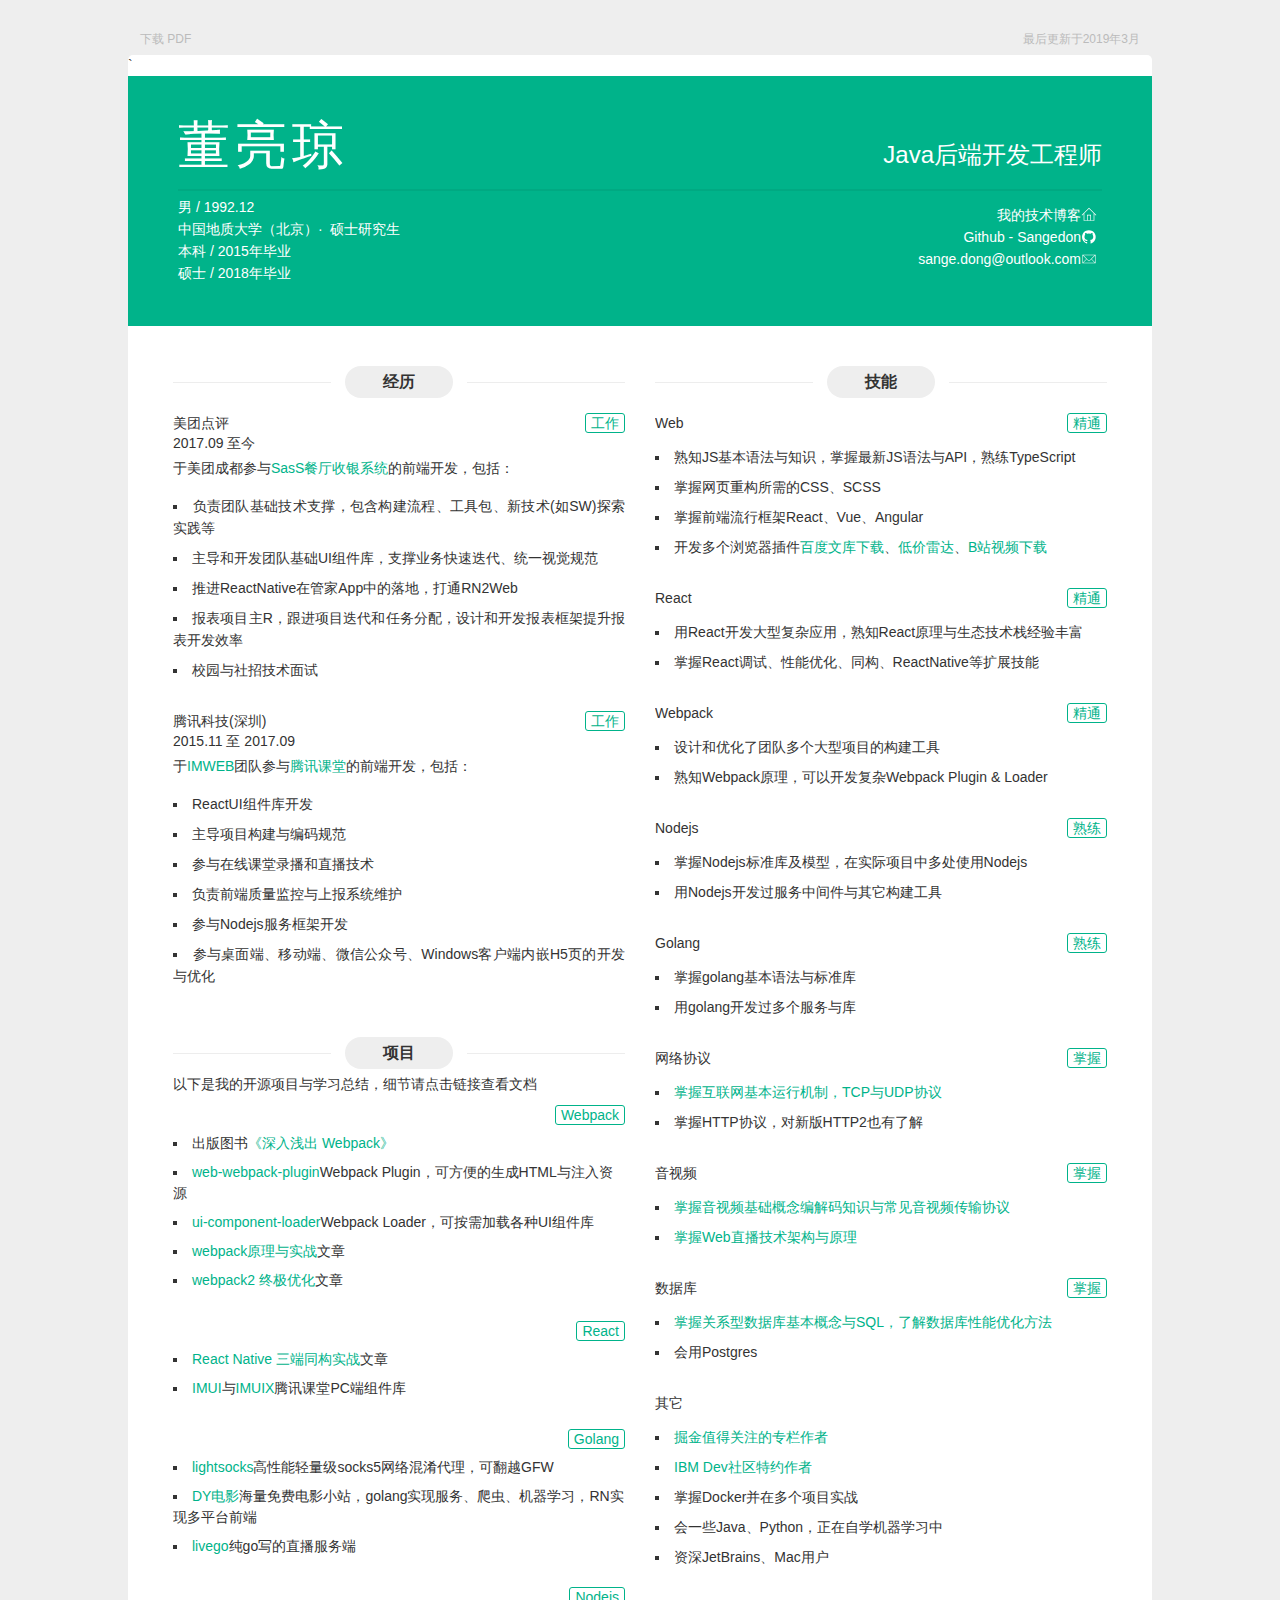
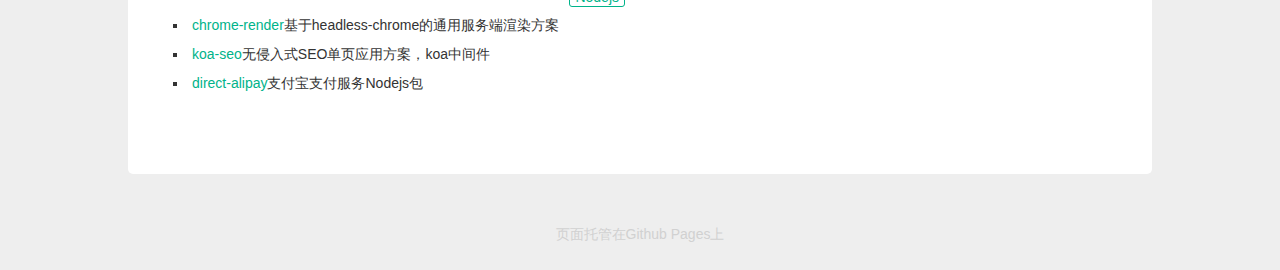
==== docs/index.html @ 15045c00 "update" ====
<!DOCTYPE html><html><head><meta charset="utf-8"><meta http-equiv="X-UA-Compatible" content="IE=edge"><meta name="viewport" content="width=device-width, initial-scale=1"><title>简历 | 董亮琼</title><style rel="stylesheet">a,abbr,acronym,address,applet,article,aside,audio,b,big,blockquote,body,canvas,caption,center,cite,code,dd,del,details,dfn,div,dl,dt,em,embed,fieldset,figcaption,figure,footer,form,h1,h2,h3,h4,h5,h6,header,hgroup,html,i,iframe,img,ins,kbd,label,legend,li,mark,menu,nav,object,ol,output,p,pre,q,ruby,s,samp,section,small,span,strike,strong,sub,summary,sup,table,tbody,td,tfoot,th,thead,time,tr,tt,u,ul,var,video{margin:0;padding:0;border:0;font:inherit;font-size:100%;vertical-align:baseline}html{line-height:1}ol,ul{list-style:none}table{border-collapse:collapse;border-spacing:0}caption,td,th{text-align:left;font-weight:400;vertical-align:middle}blockquote,q{quotes:none}blockquote:after,blockquote:before,q:after,q:before{content:"";content:none}a img{border:none}elements-of-type(html5-block){display:block}*{-webkit-box-sizing:border-box;-moz-box-sizing:border-box;box-sizing:border-box;user-select:none}body{color:#333;font-size:14px;line-height:1.5;font-family:Helvetica Neue,Helvetica,Arial,Microsoft YaHei,sans-serif;-webkit-font-smoothing:antialiased;-webkit-text-size-adjust:none;background-color:#eee;overflow:auto;padding-top:5px}@media screen and (max-width:1024px){body{padding-top:0}}a{text-decoration:none;color:#00b38a;-webkit-transition:all .2s ease-in-out;-moz-transition:all .2s ease-in-out;-o-transition:all .2s ease-in-out;transition:all .2s ease-in-out}.last-modified{position:absolute;top:30px;left:50%;width:1000px;color:#bbb;margin-left:-500px;font-size:12px;text-align:right}@media screen and (max-width:1024px){.last-modified{display:none}}@media print{.last-modified{display:none}}.download-pdf{position:absolute;top:30px;left:50%;color:#bbb;margin-left:-500px;font-size:12px;text-align:right}@media screen and (max-width:1024px){.download-pdf{display:none}}@media print{.download-pdf{display:none}}.content{position:relative;width:1024px;margin:50px auto;-webkit-border-radius:5px;-moz-border-radius:5px;-ms-border-radius:5px;-o-border-radius:5px;border-radius:5px;background-color:#fff;overflow:hidden}@media screen and (max-width:1024px){.content{width:100%;margin:0;-webkit-border-radius:0;-moz-border-radius:0;-ms-border-radius:0;-o-border-radius:0;border-radius:0}}.content-hd{width:100%;padding:30px 50px;color:#fff;background-color:#00b38a;overflow:hidden}@media screen and (max-width:720px){.content-hd{padding:25px 30px}}@media print{.content-hd{color:#000;background-color:#fff}}.content-hd .title{width:100%;border-bottom:2px solid #00a982;font-size:52px;font-weight:300;overflow:hidden;padding-bottom:5px;margin-bottom:5px}.content-hd .contact,.content-hd .info,.content-hd .job,.content-hd .name{width:50%}@media screen and (max-width:720px){.content-hd .contact,.content-hd .info,.content-hd .job,.content-hd .name{width:100%;text-align:center}}.content-hd .name{float:left}.content-hd .name h1{font-family:Lucida Grande,Hiragino Sans GB,Hiragino Sans GB W3,Helvetica Neue,Helvetica,Arial,Microsoft YaHei,sans-serif;font-weight:500;letter-spacing:5px}@media screen and (max-width:720px){.content-hd .name h1{letter-spacing:0;line-height:1.25;margin-top:10px}}.content-hd .name h1 small{font-weight:400;letter-spacing:0;font-size:24px;padding-left:10px}@media screen and (max-width:720px){.content-hd .name h1 small{display:block;padding-left:0;font-size:20px;line-height:1}}.content-hd .job{float:right;text-align:right}@media screen and (max-width:720px){.content-hd .job{text-align:center}}.content-hd .job h2{display:inline-block;font-size:24px}@media screen and (max-width:720px){.content-hd .job h2{border-top:1px solid #00a982;margin:5px auto 0;padding:10px}}.content-hd .info{float:left;line-height:22px}.content-hd .contact{float:right;text-align:right;padding-right:5px}.content-hd .contact ul{margin:8px 0 4px}@media screen and (max-width:720px){.content-hd .contact ul{text-align:center;margin:16px 0 0}}.content-hd .contact ul>li{height:22px}@media screen and (max-width:720px){.content-hd .contact ul>li{display:inline-block}}.content-hd .contact ul>li>a{color:#fff;font-family:Lucida Grande,Hiragino Sans GB,Hiragino Sans GB W3,Helvetica Neue,Helvetica,Arial,Microsoft YaHei,sans-serif;font-size:14px;line-height:22px}@media print{.content-hd .contact ul>li>a{color:#000}}.content-hd .contact ul>li>a:hover{color:#e8e8e8}@media screen and (max-width:720px){.content-hd .contact ul>li>a .contact-link{display:none}}.content-hd .contact ul>li>a .iconfont{fill:#fff;vertical-align:text-top}@media screen and (max-width:720px){.content-hd .contact ul>li>a .iconfont{margin:5px 8px}}.content-bd{width:100%;min-height:200px;padding:20px 30px 50px;overflow:hidden}@media screen and (max-width:720px){.content-bd{padding:20px 20px 50px}}.content-bd .content-left,.content-bd .content-right{width:50%}@media screen and (max-width:1024px){.content-bd .content-left,.content-bd .content-right{width:100%}}.content-bd .content-left{float:left}.content-bd .content-right{float:right}.content-bd section{overflow:hidden;padding:10px 15px}.content-bd .section-hd{position:relative;height:32px;margin:10px auto 5px;overflow:hidden}.content-bd .section-bd{overflow:hidden}.content-bd .section-bd ul li{margin-top:8px;list-style:square inside}.content-bd .section-bd .item{margin-bottom:20px}.content-bd .section-title-l,.content-bd .section-title-r{position:absolute;top:50%;display:inline-block;width:35%;height:0;vertical-align:middle;border-top:1px solid #ededed}.content-bd .section-title-l{left:0}.content-bd .section-title-r{right:0}.content-bd .section-title{position:relative;z-index:1;width:24%;min-width:100px;margin:0 auto;padding:4px 10px;-webkit-border-radius:32px;-moz-border-radius:32px;-ms-border-radius:32px;-o-border-radius:32px;border-radius:32px;font-size:16px;font-weight:700;text-align:center;background-color:#eee}.content-bd .section-list{padding:10px 0 5px}.content-bd .item-hd{position:relative;padding:10px 0 5px;line-height:20px;overflow:hidden;font-weight:500;min-height:30px}.content-bd .item-hd .item-time{display:inline-block;float:left;width:25%}@media screen and (max-width:720px){.content-bd .item-hd .item-time{width:100%;margin-bottom:5px}}.content-bd .item-hd .item-more{position:absolute;top:10px;right:0}.content-bd .item-hd .item-name{float:left}.content-bd .item-bd{margin-bottom:5px}.content-bd .item-des{margin-bottom:16px}.content-bd .section-content{text-align:justify;word-break:break-all;line-height:22px}.content-bd .section-content em{display:inline-block;font-family:Menlo,Helvetica Neue,Helvetica,Arial,Microsoft YaHei,sans-serif;font-size:12px;line-height:14px;border:1px solid #d1d1d1;-webkit-border-radius:3px;-moz-border-radius:3px;-ms-border-radius:3px;-o-border-radius:3px;border-radius:3px;margin:2px;padding:0 3px;background-color:#f7f7f7}.content-bd .section-content strong{font-family:Helvetica Neue,Helvetica,Arial,Microsoft YaHei,sans-serif;font-size:12px;line-height:14px;border:1px solid #f3f3f3;-webkit-border-radius:3px;-moz-border-radius:3px;-ms-border-radius:3px;-o-border-radius:3px;border-radius:3px;font-weight:500;color:#444;margin:2px;padding:0 3px;background-color:#f6f6f6}.content-bd .practice .item-time{width:100%}.btn{display:inline-block;padding:0 5px;border:1px solid #00b38a;border-radius:3px;color:#00b38a;font-family:Menlo,Helvetica Neue,Helvetica,Arial,Microsoft YaHei,sans-serif;font-size:14px;line-height:18px;text-align:center}.btn:hover{color:#fff;background-color:#00b38a}.github-footer{text-align:center}.github-footer .footer-link{display:inline-block;color:#d1d1d1;margin-bottom:25px}@media screen and (max-width:1024px){.github-footer .footer-link{margin-top:25px}}@media print{.github-footer{display:none}}</style><base target="_blank"></head><body><p class="last-modified">最后更新于2019年3月</p><a class="download-pdf" href="http://resume.sangedon.cn/resume.pdf">下载 PDF</a><main class="content">`<header class="content-hd"><section class="title"><div class="name"><h1>董亮琼</h1></div><div class="job"><h2>Java后端开发工程师</h2></div></section><section class="info"><ul><li>男 / 1992.12</li><li>中国地质大学（北京）·&nbsp;&nbsp;硕士研究生</li><li>本科 / 2015年毕业</li><li>硕士 / 2018年毕业</li></ul></section><section class="contact"><ul><li><a href="https://github.com/SangeDong/sangedong.github.io"><span class="contact-link">我的技术博客</span><span class="iconfont"><svg width="16px" height="16px" viewBox="0 0 1024 1024"><path d="M512 42.581333l-469.333333 469.333333 31.146667 31.146667L170.666667 446.250667l0 438.186667 682.666667 0L853.333333 446.208l96.853333 96.896 31.146667-31.146667L512 42.581333zM426.666667 841.770667l0-298.666667 170.666667 0 0 298.666667L426.666667 841.770667zM810.666667 841.770667l-170.666667 0 0-341.333333L384 500.437333l0 341.333333L213.333333 841.770667 213.333333 403.584l298.666667-298.666667 298.666667 298.666667L810.666667 841.770667z"></path></svg></span></a></li><li><a href="https://github.com/SangeDong"><span class="contact-link">Github - Sangedon</span><span class="iconfont"><svg width="16px" height="16px" viewBox="0 0 1024 1024"><path d="M941.714 512q0 143.433-83.712 258.011t-216.283 158.574q-15.433 2.853-22.565-3.986t-7.131-17.152v-120.576q0-55.442-29.696-81.152 32.585-3.438 58.587-10.277t53.723-22.272 46.299-37.998 30.281-60.014 11.703-86.016q0-69.157-45.129-117.723 21.138-52.005-4.571-116.553-16.018-5.157-46.299 6.29t-52.553 25.161l-21.723 13.714q-53.138-14.848-109.714-14.848t-109.714 14.848q-9.143-6.29-24.283-15.433t-47.726-22.016-49.152-7.717q-25.161 64.585-3.986 116.553-45.129 48.567-45.129 117.723 0 48.567 11.703 85.723t29.989 60.014 46.007 38.29 53.723 22.272 58.587 10.277q-22.857 20.553-28.014 58.843-11.995 5.705-25.71 8.558t-32.585 2.853-37.413-12.288-31.707-35.73q-10.862-18.286-27.721-29.696t-28.27-13.714l-11.447-1.719q-11.995 0-16.567 2.56t-2.853 6.583 5.157 8.009 7.424 6.839l3.986 2.853q12.581 5.705 24.869 21.723t17.993 29.147l5.705 13.129q7.424 21.723 25.161 35.145t38.29 17.152 39.717 3.986 31.707-2.011l13.129-2.304q0 21.723 0.293 50.871t0.293 30.866q0 10.277-7.424 17.152t-22.857 3.986q-132.571-43.995-216.283-158.574t-83.712-258.011q0-119.442 58.843-220.27t159.707-159.707 220.27-58.843 220.27 58.843 159.707 159.707 58.843 220.27z"></path></svg></span></a></li><li><a href="mailto:sange.dong@outlook.com"><span class="contact-link">sange.dong@outlook.com</span><span class="iconfont"><svg width="16px" height="16px" viewBox="0 0 1024 1024"><path d="M903.808 239.04l-818.304 0 0 545.92 852.992 0 0-545.92-34.688 0zM869.664 273.152l-329.536 329.536c-15.04 15.04-41.248 15.04-56.288 0l-329.6-329.536 715.392 0zM119.616 286.752l221.536 221.504-221.536 221.536 0-443.072zM146.848 750.848l218.464-218.432 94.432 94.4c13.952 13.952 32.512 21.664 52.256 21.664s38.304-7.712 52.256-21.664l94.432-94.432 218.432 218.432-730.304 0zM904.384 729.824l-221.536-221.568 221.536-221.568 0 443.136z"></path></svg></span></a></li><li></li></ul></section></header><div class="content-bd"><div class="content-left"><section class="practice"><header class="section-hd"><span class="section-title-l"></span><h2 class="section-title">经历</h2><span class="section-title-r"></span></header><div class="section-bd"><div class="item"><header class="item-hd"><h3 class="item-name">美团点评</h3><span class="item-time">2017.09 至今</span><a class="btn item-more" href="https://tech.meituan.com">工作</a></header><div class="item-bd"><p class="item-des">于美团成都参与<a href="http://shouyin.meituan.com/">SasS餐厅收银系统</a>的前端开发，包括：</p><ul class="section-content"><li>负责团队基础技术支撑，包含构建流程、工具包、新技术(如SW)探索实践等</li><li>主导和开发团队基础UI组件库，支撑业务快速迭代、统一视觉规范</li><li>推进ReactNative在管家App中的落地，打通RN2Web</li><li>报表项目主R，跟进项目迭代和任务分配，设计和开发报表框架提升报表开发效率</li><li>校园与社招技术面试</li></ul></div></div><div class="item"><header class="item-hd"><h3 class="item-name">腾讯科技(深圳)</h3><span class="item-time">2015.11 至 2017.09</span><a class="btn item-more" href="https://www.tencent.com/zh-cn/index.html">工作</a></header><div class="item-bd"><p class="item-des">于<a href="http://imweb.io">IMWEB</a>团队参与<a href="https://ke.qq.com">腾讯课堂</a>的前端开发，包括：</p><ul class="section-content"><li>ReactUI组件库开发</li><li>主导项目构建与编码规范</li><li>参与在线课堂录播和直播技术</li><li>负责前端质量监控与上报系统维护</li><li>参与Nodejs服务框架开发</li><li>参与桌面端、移动端、微信公众号、Windows客户端内嵌H5页的开发与优化</li></ul></div></div></div></section><section class="project"><header class="section-hd"><span class="section-title-l"></span><h2 class="section-title">项目</h2><span class="section-title-r"></span></header><div class="section-bd">以下是我的开源项目与学习总结，细节请点击链接查看文档<div class="item"><header class="item-hd"><a class="btn item-more" href="https://webpack.js.org">Webpack</a></header><div class="item-bd"><ul><li>出版图书<a href="http://webpack.wuhaolin.cn/">《深入浅出 Webpack》</a></li><li><a href="https://github.com/gwuhaolin/web-webpack-plugin">web-webpack-plugin</a>Webpack Plugin，可方便的生成HTML与注入资源</li><li><a href="https://github.com/gwuhaolin/web-webpack-plugin">ui-component-loader</a>Webpack Loader，可按需加载各种UI组件库</li><li><a href="https://github.com/gwuhaolin/blog/issues/4">webpack原理与实战</a>文章</li><li><a href="https://github.com/gwuhaolin/blog/issues/2">webpack2 终极优化</a>文章</li></ul></div></div><div class="item"><header class="item-hd"><a class="btn item-more" href="https://facebook.github.io/react/">React</a></header><div class="item-bd"><ul><li><a href="https://www.ibm.com/developerworks/cn/web/wa-universal-react-native/index.html">React Native 三端同构实战</a>文章</li><li><a href="http://imweb.github.io/imui/">IMUI</a>与<a href="http://imweb.github.io/imuix/">IMUIX</a>腾讯课堂PC端组件库</li></ul></div></div><div class="item"><header class="item-hd"><a class="btn item-more" href="https://golang.org">Golang</a></header><div class="item-bd"><ul><li><a href="https://github.com/gwuhaolin/lightsocks">lightsocks</a>高性能轻量级socks5网络混淆代理，可翻越GFW</li><li><a href="https://dy.wuhaolin.cn/">DY电影</a>海量免费电影小站，golang实现服务、爬虫、机器学习，RN实现多平台前端</li><li><a href="https://github.com/gwuhaolin/livego">livego</a>纯go写的直播服务端</li></ul></div></div><div class="item"><header class="item-hd"><a class="btn item-more" href="https://nodejs.org">Nodejs</a></header><div class="item-bd"><ul><li><a href="https://github.com/gwuhaolin/chrome-render">chrome-render</a>基于headless-chrome的通用服务端渲染方案</li><li><a href="https://github.com/gwuhaolin/koa-seo">koa-seo</a>无侵入式SEO单页应用方案，koa中间件</li><li><a href="https://github.com/gwuhaolin/direct-alipay">direct-alipay</a>支付宝支付服务Nodejs包</li></ul></div></div></div></section></div><div class="content-right"><section class="skill"><header class="section-hd"><span class="section-title-l"></span><h2 class="section-title">技能</h2><span class="section-title-r"></span></header><div class="section-bd"><div class="item"><header class="item-hd"><span class="item-time">Web</span><a class="btn item-more">精通</a></header><div class="item-bd"><ul class="section-content"><li>熟知JS基本语法与知识，掌握最新JS语法与API，熟练TypeScript</li><li>掌握网页重构所需的CSS、SCSS</li><li>掌握前端流行框架React、Vue、Angular</li><li>开发多个浏览器插件<a href="https://chrome.google.com/webstore/detail/%E7%99%BE%E5%BA%A6%E6%96%87%E5%BA%93%E5%85%8D%E8%B4%B9%E4%B8%8B%E8%BD%BD/imjoocoajfjgnabmlbgpcnpieibibhmd?hl=zh-CN&amp;authuser=0" hl="zh-CN" authuser="0">百度文库下载</a>、<a href="https://chrome.google.com/webstore/detail/%E4%BD%8E%E4%BB%B7%E9%9B%B7%E8%BE%BE/hgbfabcmmeahnfcodhpompojenmpoiam?hl=zh-CN" hl="zh-CN">低价雷达</a>、<a href="https://chrome.google.com/webstore/detail/b%E7%AB%99%E8%A7%86%E9%A2%91%E4%B8%8B%E8%BD%BD/ohfnohibneicledlcolmfeochkmbecjd?hl=zh-CN&amp;authuser=0" hl="zh-CN" authuser="0">B站视频下载</a></li></ul></div></div><div class="item"><header class="item-hd"><span class="item-time">React</span><a class="btn item-more">精通</a></header><div class="item-bd"><ul class="section-content"><li>用React开发大型复杂应用，熟知React原理与生态技术栈经验丰富</li><li>掌握React调试、性能优化、同构、ReactNative等扩展技能</li></ul></div></div><div class="item"><header class="item-hd"><span class="item-time">Webpack</span><a class="btn item-more">精通</a></header><div class="item-bd"><ul class="section-content"><li>设计和优化了团队多个大型项目的构建工具</li><li>熟知Webpack原理，可以开发复杂Webpack Plugin &amp; Loader</li></ul></div></div><div class="item"><header class="item-hd"><span class="item-time">Nodejs</span><a class="btn item-more">熟练</a></header><div class="item-bd"><ul class="section-content"><li>掌握Nodejs标准库及模型，在实际项目中多处使用Nodejs</li><li>用Nodejs开发过服务中间件与其它构建工具</li></ul></div></div><div class="item"><header class="item-hd"><span class="item-time">Golang</span><a class="btn item-more">熟练</a></header><div class="item-bd"><ul class="section-content"><li>掌握golang基本语法与标准库</li><li>用golang开发过多个服务与库</li></ul></div></div><div class="item"><header class="item-hd"><span class="item-time">网络协议</span><a class="btn item-more">掌握</a></header><div class="item-bd"><ul class="section-content"><li><a href="https://github.com/gwuhaolin/blog/issues/12">掌握互联网基本运行机制，TCP与UDP协议</a></li><li>掌握HTTP协议，对新版HTTP2也有了解</li></ul></div></div><div class="item"><header class="item-hd"><span class="item-time">音视频</span><a class="btn item-more">掌握</a></header><div class="item-bd"><ul class="section-content"><li><a href="https://github.com/gwuhaolin/blog/issues/3">掌握音视频基础概念编解码知识与常见音视频传输协议</a></li><li><a href="https://github.com/gwuhaolin/reflv">掌握Web直播技术架构与原理</a></li></ul></div></div><div class="item"><header class="item-hd"><span class="item-time">数据库</span><a class="btn item-more">掌握</a></header><div class="item-bd"><ul class="section-content"><li><a href="https://github.com/gwuhaolin/blog/issues/25">掌握关系型数据库基本概念与SQL，了解数据库性能优化方法</a></li><li>会用Postgres</li></ul></div></div><div class="item"><header class="item-hd"><span class="item-time">其它</span></header><div class="item-bd"><ul class="section-content"><li><a href="https://juejin.im/user/5780cb861532bc005f2d30e9">掘金值得关注的专栏作者</a></li><li><a href="https://www.ibm.com/developerworks/cn/web/wa-lo-webassembly-status-and-reality/index.html">IBM Dev社区特约作者</a></li><li>掌握Docker并在多个项目实战</li><li>会一些Java、Python，正在自学机器学习中</li><li>资深JetBrains、Mac用户</li></ul></div></div></div></section></div></div></main><footer class="github-footer"><a class="footer-link" href="https://github.com/gwuhaolin/resume">页面托管在Github Pages上</a></footer></body></html>
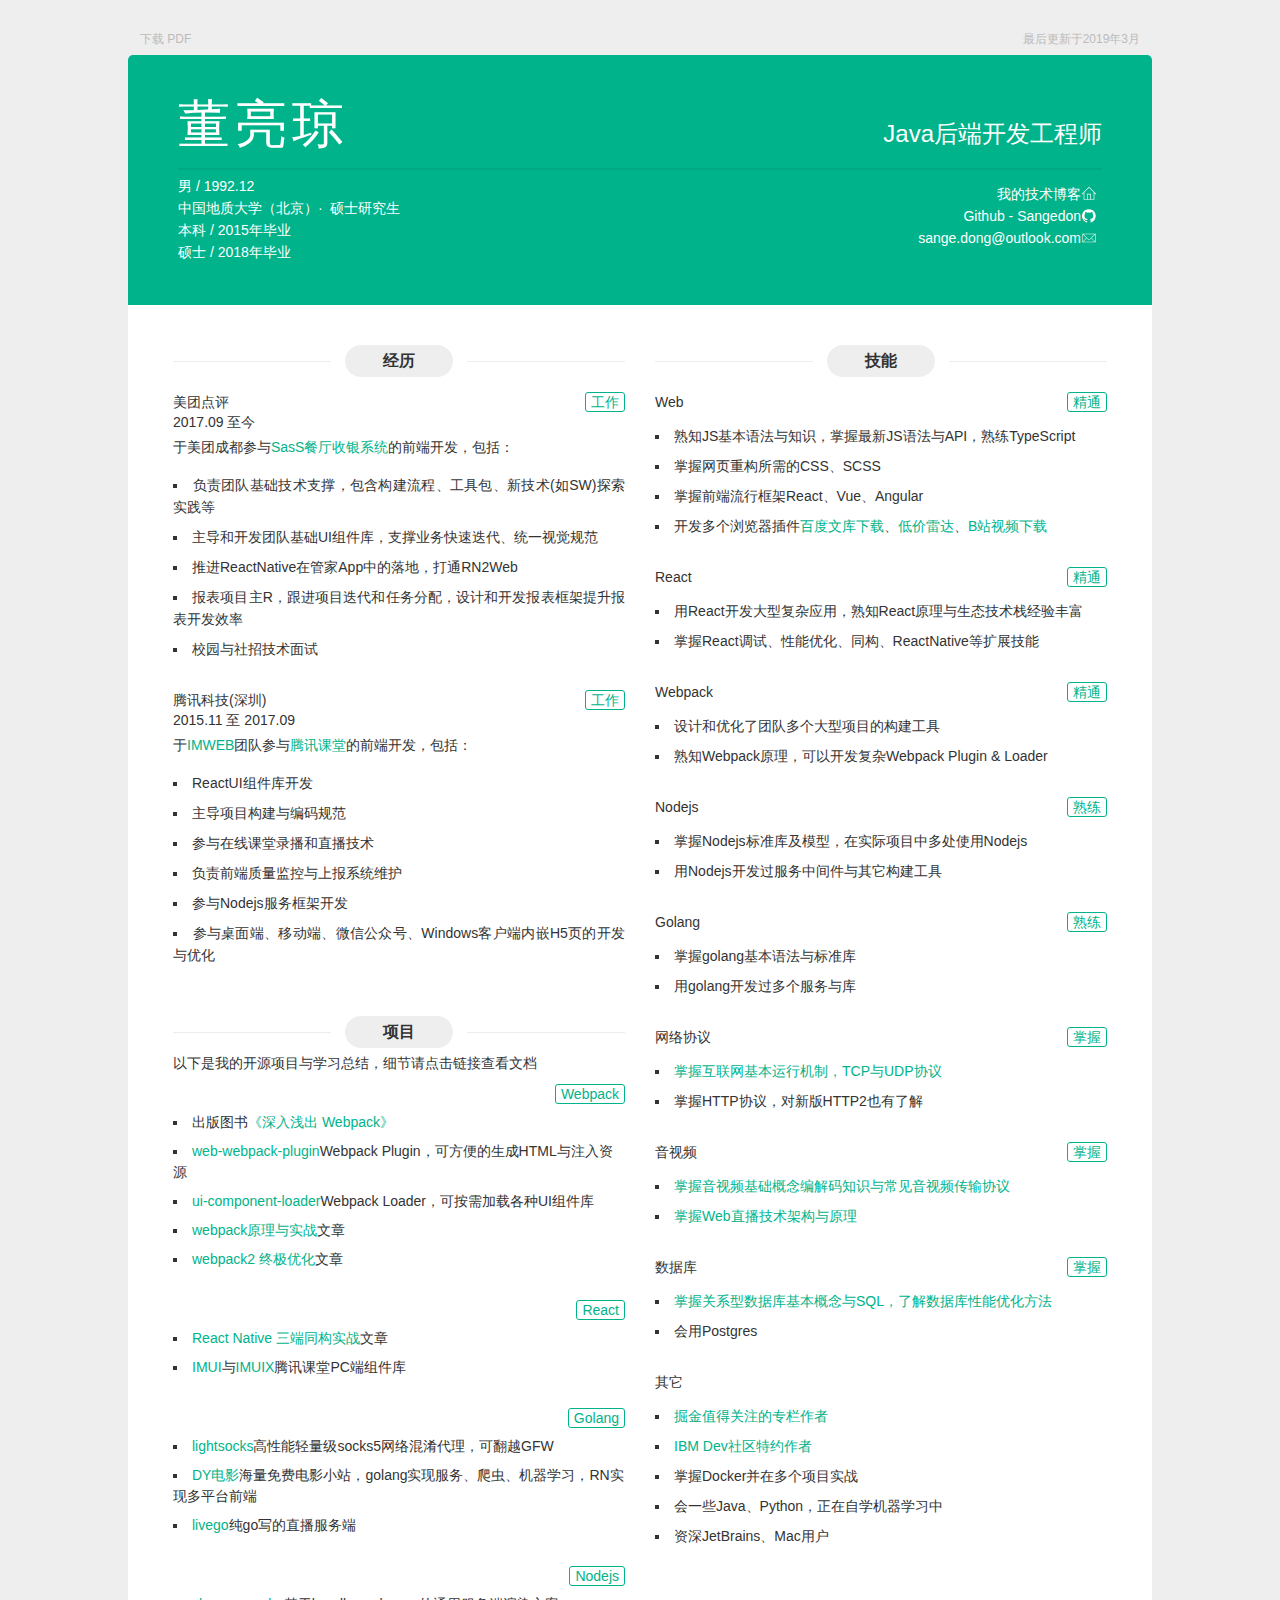
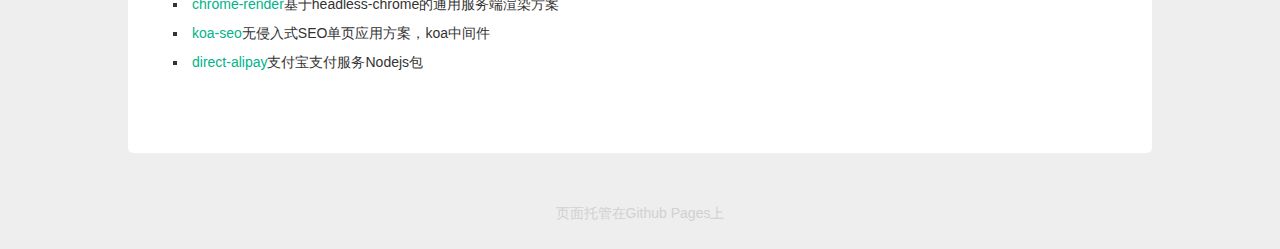
==== commit 2a060421: "update" ====
--- a/docs/index.html
+++ b/docs/index.html
@@ -1 +1 @@
-<!DOCTYPE html><html><head><meta charset="utf-8"><meta http-equiv="X-UA-Compatible" content="IE=edge"><meta name="viewport" content="width=device-width, initial-scale=1"><title>简历 | 董亮琼</title><style rel="stylesheet">a,abbr,acronym,address,applet,article,aside,audio,b,big,blockquote,body,canvas,caption,center,cite,code,dd,del,details,dfn,div,dl,dt,em,embed,fieldset,figcaption,figure,footer,form,h1,h2,h3,h4,h5,h6,header,hgroup,html,i,iframe,img,ins,kbd,label,legend,li,mark,menu,nav,object,ol,output,p,pre,q,ruby,s,samp,section,small,span,strike,strong,sub,summary,sup,table,tbody,td,tfoot,th,thead,time,tr,tt,u,ul,var,video{margin:0;padding:0;border:0;font:inherit;font-size:100%;vertical-align:baseline}html{line-height:1}ol,ul{list-style:none}table{border-collapse:collapse;border-spacing:0}caption,td,th{text-align:left;font-weight:400;vertical-align:middle}blockquote,q{quotes:none}blockquote:after,blockquote:before,q:after,q:before{content:"";content:none}a img{border:none}elements-of-type(html5-block){display:block}*{-webkit-box-sizing:border-box;-moz-box-sizing:border-box;box-sizing:border-box;user-select:none}body{color:#333;font-size:14px;line-height:1.5;font-family:Helvetica Neue,Helvetica,Arial,Microsoft YaHei,sans-serif;-webkit-font-smoothing:antialiased;-webkit-text-size-adjust:none;background-color:#eee;overflow:auto;padding-top:5px}@media screen and (max-width:1024px){body{padding-top:0}}a{text-decoration:none;color:#00b38a;-webkit-transition:all .2s ease-in-out;-moz-transition:all .2s ease-in-out;-o-transition:all .2s ease-in-out;transition:all .2s ease-in-out}.last-modified{position:absolute;top:30px;left:50%;width:1000px;color:#bbb;margin-left:-500px;font-size:12px;text-align:right}@media screen and (max-width:1024px){.last-modified{display:none}}@media print{.last-modified{display:none}}.download-pdf{position:absolute;top:30px;left:50%;color:#bbb;margin-left:-500px;font-size:12px;text-align:right}@media screen and (max-width:1024px){.download-pdf{display:none}}@media print{.download-pdf{display:none}}.content{position:relative;width:1024px;margin:50px auto;-webkit-border-radius:5px;-moz-border-radius:5px;-ms-border-radius:5px;-o-border-radius:5px;border-radius:5px;background-color:#fff;overflow:hidden}@media screen and (max-width:1024px){.content{width:100%;margin:0;-webkit-border-radius:0;-moz-border-radius:0;-ms-border-radius:0;-o-border-radius:0;border-radius:0}}.content-hd{width:100%;padding:30px 50px;color:#fff;background-color:#00b38a;overflow:hidden}@media screen and (max-width:720px){.content-hd{padding:25px 30px}}@media print{.content-hd{color:#000;background-color:#fff}}.content-hd .title{width:100%;border-bottom:2px solid #00a982;font-size:52px;font-weight:300;overflow:hidden;padding-bottom:5px;margin-bottom:5px}.content-hd .contact,.content-hd .info,.content-hd .job,.content-hd .name{width:50%}@media screen and (max-width:720px){.content-hd .contact,.content-hd .info,.content-hd .job,.content-hd .name{width:100%;text-align:center}}.content-hd .name{float:left}.content-hd .name h1{font-family:Lucida Grande,Hiragino Sans GB,Hiragino Sans GB W3,Helvetica Neue,Helvetica,Arial,Microsoft YaHei,sans-serif;font-weight:500;letter-spacing:5px}@media screen and (max-width:720px){.content-hd .name h1{letter-spacing:0;line-height:1.25;margin-top:10px}}.content-hd .name h1 small{font-weight:400;letter-spacing:0;font-size:24px;padding-left:10px}@media screen and (max-width:720px){.content-hd .name h1 small{display:block;padding-left:0;font-size:20px;line-height:1}}.content-hd .job{float:right;text-align:right}@media screen and (max-width:720px){.content-hd .job{text-align:center}}.content-hd .job h2{display:inline-block;font-size:24px}@media screen and (max-width:720px){.content-hd .job h2{border-top:1px solid #00a982;margin:5px auto 0;padding:10px}}.content-hd .info{float:left;line-height:22px}.content-hd .contact{float:right;text-align:right;padding-right:5px}.content-hd .contact ul{margin:8px 0 4px}@media screen and (max-width:720px){.content-hd .contact ul{text-align:center;margin:16px 0 0}}.content-hd .contact ul>li{height:22px}@media screen and (max-width:720px){.content-hd .contact ul>li{display:inline-block}}.content-hd .contact ul>li>a{color:#fff;font-family:Lucida Grande,Hiragino Sans GB,Hiragino Sans GB W3,Helvetica Neue,Helvetica,Arial,Microsoft YaHei,sans-serif;font-size:14px;line-height:22px}@media print{.content-hd .contact ul>li>a{color:#000}}.content-hd .contact ul>li>a:hover{color:#e8e8e8}@media screen and (max-width:720px){.content-hd .contact ul>li>a .contact-link{display:none}}.content-hd .contact ul>li>a .iconfont{fill:#fff;vertical-align:text-top}@media screen and (max-width:720px){.content-hd .contact ul>li>a .iconfont{margin:5px 8px}}.content-bd{width:100%;min-height:200px;padding:20px 30px 50px;overflow:hidden}@media screen and (max-width:720px){.content-bd{padding:20px 20px 50px}}.content-bd .content-left,.content-bd .content-right{width:50%}@media screen and (max-width:1024px){.content-bd .content-left,.content-bd .content-right{width:100%}}.content-bd .content-left{float:left}.content-bd .content-right{float:right}.content-bd section{overflow:hidden;padding:10px 15px}.content-bd .section-hd{position:relative;height:32px;margin:10px auto 5px;overflow:hidden}.content-bd .section-bd{overflow:hidden}.content-bd .section-bd ul li{margin-top:8px;list-style:square inside}.content-bd .section-bd .item{margin-bottom:20px}.content-bd .section-title-l,.content-bd .section-title-r{position:absolute;top:50%;display:inline-block;width:35%;height:0;vertical-align:middle;border-top:1px solid #ededed}.content-bd .section-title-l{left:0}.content-bd .section-title-r{right:0}.content-bd .section-title{position:relative;z-index:1;width:24%;min-width:100px;margin:0 auto;padding:4px 10px;-webkit-border-radius:32px;-moz-border-radius:32px;-ms-border-radius:32px;-o-border-radius:32px;border-radius:32px;font-size:16px;font-weight:700;text-align:center;background-color:#eee}.content-bd .section-list{padding:10px 0 5px}.content-bd .item-hd{position:relative;padding:10px 0 5px;line-height:20px;overflow:hidden;font-weight:500;min-height:30px}.content-bd .item-hd .item-time{display:inline-block;float:left;width:25%}@media screen and (max-width:720px){.content-bd .item-hd .item-time{width:100%;margin-bottom:5px}}.content-bd .item-hd .item-more{position:absolute;top:10px;right:0}.content-bd .item-hd .item-name{float:left}.content-bd .item-bd{margin-bottom:5px}.content-bd .item-des{margin-bottom:16px}.content-bd .section-content{text-align:justify;word-break:break-all;line-height:22px}.content-bd .section-content em{display:inline-block;font-family:Menlo,Helvetica Neue,Helvetica,Arial,Microsoft YaHei,sans-serif;font-size:12px;line-height:14px;border:1px solid #d1d1d1;-webkit-border-radius:3px;-moz-border-radius:3px;-ms-border-radius:3px;-o-border-radius:3px;border-radius:3px;margin:2px;padding:0 3px;background-color:#f7f7f7}.content-bd .section-content strong{font-family:Helvetica Neue,Helvetica,Arial,Microsoft YaHei,sans-serif;font-size:12px;line-height:14px;border:1px solid #f3f3f3;-webkit-border-radius:3px;-moz-border-radius:3px;-ms-border-radius:3px;-o-border-radius:3px;border-radius:3px;font-weight:500;color:#444;margin:2px;padding:0 3px;background-color:#f6f6f6}.content-bd .practice .item-time{width:100%}.btn{display:inline-block;padding:0 5px;border:1px solid #00b38a;border-radius:3px;color:#00b38a;font-family:Menlo,Helvetica Neue,Helvetica,Arial,Microsoft YaHei,sans-serif;font-size:14px;line-height:18px;text-align:center}.btn:hover{color:#fff;background-color:#00b38a}.github-footer{text-align:center}.github-footer .footer-link{display:inline-block;color:#d1d1d1;margin-bottom:25px}@media screen and (max-width:1024px){.github-footer .footer-link{margin-top:25px}}@media print{.github-footer{display:none}}</style><base target="_blank"></head><body><p class="last-modified">最后更新于2019年3月</p><a class="download-pdf" href="http://resume.sangedon.cn/resume.pdf">下载 PDF</a><main class="content">`<header class="content-hd"><section class="title"><div class="name"><h1>董亮琼</h1></div><div class="job"><h2>Java后端开发工程师</h2></div></section><section class="info"><ul><li>男 / 1992.12</li><li>中国地质大学（北京）·&nbsp;&nbsp;硕士研究生</li><li>本科 / 2015年毕业</li><li>硕士 / 2018年毕业</li></ul></section><section class="contact"><ul><li><a href="https://github.com/SangeDong/sangedong.github.io"><span class="contact-link">我的技术博客</span><span class="iconfont"><svg width="16px" height="16px" viewBox="0 0 1024 1024"><path d="M512 42.581333l-469.333333 469.333333 31.146667 31.146667L170.666667 446.250667l0 438.186667 682.666667 0L853.333333 446.208l96.853333 96.896 31.146667-31.146667L512 42.581333zM426.666667 841.770667l0-298.666667 170.666667 0 0 298.666667L426.666667 841.770667zM810.666667 841.770667l-170.666667 0 0-341.333333L384 500.437333l0 341.333333L213.333333 841.770667 213.333333 403.584l298.666667-298.666667 298.666667 298.666667L810.666667 841.770667z"></path></svg></span></a></li><li><a href="https://github.com/SangeDong"><span class="contact-link">Github - Sangedon</span><span class="iconfont"><svg width="16px" height="16px" viewBox="0 0 1024 1024"><path d="M941.714 512q0 143.433-83.712 258.011t-216.283 158.574q-15.433 2.853-22.565-3.986t-7.131-17.152v-120.576q0-55.442-29.696-81.152 32.585-3.438 58.587-10.277t53.723-22.272 46.299-37.998 30.281-60.014 11.703-86.016q0-69.157-45.129-117.723 21.138-52.005-4.571-116.553-16.018-5.157-46.299 6.29t-52.553 25.161l-21.723 13.714q-53.138-14.848-109.714-14.848t-109.714 14.848q-9.143-6.29-24.283-15.433t-47.726-22.016-49.152-7.717q-25.161 64.585-3.986 116.553-45.129 48.567-45.129 117.723 0 48.567 11.703 85.723t29.989 60.014 46.007 38.29 53.723 22.272 58.587 10.277q-22.857 20.553-28.014 58.843-11.995 5.705-25.71 8.558t-32.585 2.853-37.413-12.288-31.707-35.73q-10.862-18.286-27.721-29.696t-28.27-13.714l-11.447-1.719q-11.995 0-16.567 2.56t-2.853 6.583 5.157 8.009 7.424 6.839l3.986 2.853q12.581 5.705 24.869 21.723t17.993 29.147l5.705 13.129q7.424 21.723 25.161 35.145t38.29 17.152 39.717 3.986 31.707-2.011l13.129-2.304q0 21.723 0.293 50.871t0.293 30.866q0 10.277-7.424 17.152t-22.857 3.986q-132.571-43.995-216.283-158.574t-83.712-258.011q0-119.442 58.843-220.27t159.707-159.707 220.27-58.843 220.27 58.843 159.707 159.707 58.843 220.27z"></path></svg></span></a></li><li><a href="mailto:sange.dong@outlook.com"><span class="contact-link">sange.dong@outlook.com</span><span class="iconfont"><svg width="16px" height="16px" viewBox="0 0 1024 1024"><path d="M903.808 239.04l-818.304 0 0 545.92 852.992 0 0-545.92-34.688 0zM869.664 273.152l-329.536 329.536c-15.04 15.04-41.248 15.04-56.288 0l-329.6-329.536 715.392 0zM119.616 286.752l221.536 221.504-221.536 221.536 0-443.072zM146.848 750.848l218.464-218.432 94.432 94.4c13.952 13.952 32.512 21.664 52.256 21.664s38.304-7.712 52.256-21.664l94.432-94.432 218.432 218.432-730.304 0zM904.384 729.824l-221.536-221.568 221.536-221.568 0 443.136z"></path></svg></span></a></li><li></li></ul></section></header><div class="content-bd"><div class="content-left"><section class="practice"><header class="section-hd"><span class="section-title-l"></span><h2 class="section-title">经历</h2><span class="section-title-r"></span></header><div class="section-bd"><div class="item"><header class="item-hd"><h3 class="item-name">美团点评</h3><span class="item-time">2017.09 至今</span><a class="btn item-more" href="https://tech.meituan.com">工作</a></header><div class="item-bd"><p class="item-des">于美团成都参与<a href="http://shouyin.meituan.com/">SasS餐厅收银系统</a>的前端开发，包括：</p><ul class="section-content"><li>负责团队基础技术支撑，包含构建流程、工具包、新技术(如SW)探索实践等</li><li>主导和开发团队基础UI组件库，支撑业务快速迭代、统一视觉规范</li><li>推进ReactNative在管家App中的落地，打通RN2Web</li><li>报表项目主R，跟进项目迭代和任务分配，设计和开发报表框架提升报表开发效率</li><li>校园与社招技术面试</li></ul></div></div><div class="item"><header class="item-hd"><h3 class="item-name">腾讯科技(深圳)</h3><span class="item-time">2015.11 至 2017.09</span><a class="btn item-more" href="https://www.tencent.com/zh-cn/index.html">工作</a></header><div class="item-bd"><p class="item-des">于<a href="http://imweb.io">IMWEB</a>团队参与<a href="https://ke.qq.com">腾讯课堂</a>的前端开发，包括：</p><ul class="section-content"><li>ReactUI组件库开发</li><li>主导项目构建与编码规范</li><li>参与在线课堂录播和直播技术</li><li>负责前端质量监控与上报系统维护</li><li>参与Nodejs服务框架开发</li><li>参与桌面端、移动端、微信公众号、Windows客户端内嵌H5页的开发与优化</li></ul></div></div></div></section><section class="project"><header class="section-hd"><span class="section-title-l"></span><h2 class="section-title">项目</h2><span class="section-title-r"></span></header><div class="section-bd">以下是我的开源项目与学习总结，细节请点击链接查看文档<div class="item"><header class="item-hd"><a class="btn item-more" href="https://webpack.js.org">Webpack</a></header><div class="item-bd"><ul><li>出版图书<a href="http://webpack.wuhaolin.cn/">《深入浅出 Webpack》</a></li><li><a href="https://github.com/gwuhaolin/web-webpack-plugin">web-webpack-plugin</a>Webpack Plugin，可方便的生成HTML与注入资源</li><li><a href="https://github.com/gwuhaolin/web-webpack-plugin">ui-component-loader</a>Webpack Loader，可按需加载各种UI组件库</li><li><a href="https://github.com/gwuhaolin/blog/issues/4">webpack原理与实战</a>文章</li><li><a href="https://github.com/gwuhaolin/blog/issues/2">webpack2 终极优化</a>文章</li></ul></div></div><div class="item"><header class="item-hd"><a class="btn item-more" href="https://facebook.github.io/react/">React</a></header><div class="item-bd"><ul><li><a href="https://www.ibm.com/developerworks/cn/web/wa-universal-react-native/index.html">React Native 三端同构实战</a>文章</li><li><a href="http://imweb.github.io/imui/">IMUI</a>与<a href="http://imweb.github.io/imuix/">IMUIX</a>腾讯课堂PC端组件库</li></ul></div></div><div class="item"><header class="item-hd"><a class="btn item-more" href="https://golang.org">Golang</a></header><div class="item-bd"><ul><li><a href="https://github.com/gwuhaolin/lightsocks">lightsocks</a>高性能轻量级socks5网络混淆代理，可翻越GFW</li><li><a href="https://dy.wuhaolin.cn/">DY电影</a>海量免费电影小站，golang实现服务、爬虫、机器学习，RN实现多平台前端</li><li><a href="https://github.com/gwuhaolin/livego">livego</a>纯go写的直播服务端</li></ul></div></div><div class="item"><header class="item-hd"><a class="btn item-more" href="https://nodejs.org">Nodejs</a></header><div class="item-bd"><ul><li><a href="https://github.com/gwuhaolin/chrome-render">chrome-render</a>基于headless-chrome的通用服务端渲染方案</li><li><a href="https://github.com/gwuhaolin/koa-seo">koa-seo</a>无侵入式SEO单页应用方案，koa中间件</li><li><a href="https://github.com/gwuhaolin/direct-alipay">direct-alipay</a>支付宝支付服务Nodejs包</li></ul></div></div></div></section></div><div class="content-right"><section class="skill"><header class="section-hd"><span class="section-title-l"></span><h2 class="section-title">技能</h2><span class="section-title-r"></span></header><div class="section-bd"><div class="item"><header class="item-hd"><span class="item-time">Web</span><a class="btn item-more">精通</a></header><div class="item-bd"><ul class="section-content"><li>熟知JS基本语法与知识，掌握最新JS语法与API，熟练TypeScript</li><li>掌握网页重构所需的CSS、SCSS</li><li>掌握前端流行框架React、Vue、Angular</li><li>开发多个浏览器插件<a href="https://chrome.google.com/webstore/detail/%E7%99%BE%E5%BA%A6%E6%96%87%E5%BA%93%E5%85%8D%E8%B4%B9%E4%B8%8B%E8%BD%BD/imjoocoajfjgnabmlbgpcnpieibibhmd?hl=zh-CN&amp;authuser=0" hl="zh-CN" authuser="0">百度文库下载</a>、<a href="https://chrome.google.com/webstore/detail/%E4%BD%8E%E4%BB%B7%E9%9B%B7%E8%BE%BE/hgbfabcmmeahnfcodhpompojenmpoiam?hl=zh-CN" hl="zh-CN">低价雷达</a>、<a href="https://chrome.google.com/webstore/detail/b%E7%AB%99%E8%A7%86%E9%A2%91%E4%B8%8B%E8%BD%BD/ohfnohibneicledlcolmfeochkmbecjd?hl=zh-CN&amp;authuser=0" hl="zh-CN" authuser="0">B站视频下载</a></li></ul></div></div><div class="item"><header class="item-hd"><span class="item-time">React</span><a class="btn item-more">精通</a></header><div class="item-bd"><ul class="section-content"><li>用React开发大型复杂应用，熟知React原理与生态技术栈经验丰富</li><li>掌握React调试、性能优化、同构、ReactNative等扩展技能</li></ul></div></div><div class="item"><header class="item-hd"><span class="item-time">Webpack</span><a class="btn item-more">精通</a></header><div class="item-bd"><ul class="section-content"><li>设计和优化了团队多个大型项目的构建工具</li><li>熟知Webpack原理，可以开发复杂Webpack Plugin &amp; Loader</li></ul></div></div><div class="item"><header class="item-hd"><span class="item-time">Nodejs</span><a class="btn item-more">熟练</a></header><div class="item-bd"><ul class="section-content"><li>掌握Nodejs标准库及模型，在实际项目中多处使用Nodejs</li><li>用Nodejs开发过服务中间件与其它构建工具</li></ul></div></div><div class="item"><header class="item-hd"><span class="item-time">Golang</span><a class="btn item-more">熟练</a></header><div class="item-bd"><ul class="section-content"><li>掌握golang基本语法与标准库</li><li>用golang开发过多个服务与库</li></ul></div></div><div class="item"><header class="item-hd"><span class="item-time">网络协议</span><a class="btn item-more">掌握</a></header><div class="item-bd"><ul class="section-content"><li><a href="https://github.com/gwuhaolin/blog/issues/12">掌握互联网基本运行机制，TCP与UDP协议</a></li><li>掌握HTTP协议，对新版HTTP2也有了解</li></ul></div></div><div class="item"><header class="item-hd"><span class="item-time">音视频</span><a class="btn item-more">掌握</a></header><div class="item-bd"><ul class="section-content"><li><a href="https://github.com/gwuhaolin/blog/issues/3">掌握音视频基础概念编解码知识与常见音视频传输协议</a></li><li><a href="https://github.com/gwuhaolin/reflv">掌握Web直播技术架构与原理</a></li></ul></div></div><div class="item"><header class="item-hd"><span class="item-time">数据库</span><a class="btn item-more">掌握</a></header><div class="item-bd"><ul class="section-content"><li><a href="https://github.com/gwuhaolin/blog/issues/25">掌握关系型数据库基本概念与SQL，了解数据库性能优化方法</a></li><li>会用Postgres</li></ul></div></div><div class="item"><header class="item-hd"><span class="item-time">其它</span></header><div class="item-bd"><ul class="section-content"><li><a href="https://juejin.im/user/5780cb861532bc005f2d30e9">掘金值得关注的专栏作者</a></li><li><a href="https://www.ibm.com/developerworks/cn/web/wa-lo-webassembly-status-and-reality/index.html">IBM Dev社区特约作者</a></li><li>掌握Docker并在多个项目实战</li><li>会一些Java、Python，正在自学机器学习中</li><li>资深JetBrains、Mac用户</li></ul></div></div></div></section></div></div></main><footer class="github-footer"><a class="footer-link" href="https://github.com/gwuhaolin/resume">页面托管在Github Pages上</a></footer></body></html>+<!DOCTYPE html><html><head><meta charset="utf-8"><meta http-equiv="X-UA-Compatible" content="IE=edge"><meta name="viewport" content="width=device-width, initial-scale=1"><title>简历 | 董亮琼</title><style rel="stylesheet">a,abbr,acronym,address,applet,article,aside,audio,b,big,blockquote,body,canvas,caption,center,cite,code,dd,del,details,dfn,div,dl,dt,em,embed,fieldset,figcaption,figure,footer,form,h1,h2,h3,h4,h5,h6,header,hgroup,html,i,iframe,img,ins,kbd,label,legend,li,mark,menu,nav,object,ol,output,p,pre,q,ruby,s,samp,section,small,span,strike,strong,sub,summary,sup,table,tbody,td,tfoot,th,thead,time,tr,tt,u,ul,var,video{margin:0;padding:0;border:0;font:inherit;font-size:100%;vertical-align:baseline}html{line-height:1}ol,ul{list-style:none}table{border-collapse:collapse;border-spacing:0}caption,td,th{text-align:left;font-weight:400;vertical-align:middle}blockquote,q{quotes:none}blockquote:after,blockquote:before,q:after,q:before{content:"";content:none}a img{border:none}elements-of-type(html5-block){display:block}*{-webkit-box-sizing:border-box;-moz-box-sizing:border-box;box-sizing:border-box;user-select:none}body{color:#333;font-size:14px;line-height:1.5;font-family:Helvetica Neue,Helvetica,Arial,Microsoft YaHei,sans-serif;-webkit-font-smoothing:antialiased;-webkit-text-size-adjust:none;background-color:#eee;overflow:auto;padding-top:5px}@media screen and (max-width:1024px){body{padding-top:0}}a{text-decoration:none;color:#00b38a;-webkit-transition:all .2s ease-in-out;-moz-transition:all .2s ease-in-out;-o-transition:all .2s ease-in-out;transition:all .2s ease-in-out}.last-modified{position:absolute;top:30px;left:50%;width:1000px;color:#bbb;margin-left:-500px;font-size:12px;text-align:right}@media screen and (max-width:1024px){.last-modified{display:none}}@media print{.last-modified{display:none}}.download-pdf{position:absolute;top:30px;left:50%;color:#bbb;margin-left:-500px;font-size:12px;text-align:right}@media screen and (max-width:1024px){.download-pdf{display:none}}@media print{.download-pdf{display:none}}.content{position:relative;width:1024px;margin:50px auto;-webkit-border-radius:5px;-moz-border-radius:5px;-ms-border-radius:5px;-o-border-radius:5px;border-radius:5px;background-color:#fff;overflow:hidden}@media screen and (max-width:1024px){.content{width:100%;margin:0;-webkit-border-radius:0;-moz-border-radius:0;-ms-border-radius:0;-o-border-radius:0;border-radius:0}}.content-hd{width:100%;padding:30px 50px;color:#fff;background-color:#00b38a;overflow:hidden}@media screen and (max-width:720px){.content-hd{padding:25px 30px}}@media print{.content-hd{color:#000;background-color:#fff}}.content-hd .title{width:100%;border-bottom:2px solid #00a982;font-size:52px;font-weight:300;overflow:hidden;padding-bottom:5px;margin-bottom:5px}.content-hd .contact,.content-hd .info,.content-hd .job,.content-hd .name{width:50%}@media screen and (max-width:720px){.content-hd .contact,.content-hd .info,.content-hd .job,.content-hd .name{width:100%;text-align:center}}.content-hd .name{float:left}.content-hd .name h1{font-family:Lucida Grande,Hiragino Sans GB,Hiragino Sans GB W3,Helvetica Neue,Helvetica,Arial,Microsoft YaHei,sans-serif;font-weight:500;letter-spacing:5px}@media screen and (max-width:720px){.content-hd .name h1{letter-spacing:0;line-height:1.25;margin-top:10px}}.content-hd .name h1 small{font-weight:400;letter-spacing:0;font-size:24px;padding-left:10px}@media screen and (max-width:720px){.content-hd .name h1 small{display:block;padding-left:0;font-size:20px;line-height:1}}.content-hd .job{float:right;text-align:right}@media screen and (max-width:720px){.content-hd .job{text-align:center}}.content-hd .job h2{display:inline-block;font-size:24px}@media screen and (max-width:720px){.content-hd .job h2{border-top:1px solid #00a982;margin:5px auto 0;padding:10px}}.content-hd .info{float:left;line-height:22px}.content-hd .contact{float:right;text-align:right;padding-right:5px}.content-hd .contact ul{margin:8px 0 4px}@media screen and (max-width:720px){.content-hd .contact ul{text-align:center;margin:16px 0 0}}.content-hd .contact ul>li{height:22px}@media screen and (max-width:720px){.content-hd .contact ul>li{display:inline-block}}.content-hd .contact ul>li>a{color:#fff;font-family:Lucida Grande,Hiragino Sans GB,Hiragino Sans GB W3,Helvetica Neue,Helvetica,Arial,Microsoft YaHei,sans-serif;font-size:14px;line-height:22px}@media print{.content-hd .contact ul>li>a{color:#000}}.content-hd .contact ul>li>a:hover{color:#e8e8e8}@media screen and (max-width:720px){.content-hd .contact ul>li>a .contact-link{display:none}}.content-hd .contact ul>li>a .iconfont{fill:#fff;vertical-align:text-top}@media screen and (max-width:720px){.content-hd .contact ul>li>a .iconfont{margin:5px 8px}}.content-bd{width:100%;min-height:200px;padding:20px 30px 50px;overflow:hidden}@media screen and (max-width:720px){.content-bd{padding:20px 20px 50px}}.content-bd .content-left,.content-bd .content-right{width:50%}@media screen and (max-width:1024px){.content-bd .content-left,.content-bd .content-right{width:100%}}.content-bd .content-left{float:left}.content-bd .content-right{float:right}.content-bd section{overflow:hidden;padding:10px 15px}.content-bd .section-hd{position:relative;height:32px;margin:10px auto 5px;overflow:hidden}.content-bd .section-bd{overflow:hidden}.content-bd .section-bd ul li{margin-top:8px;list-style:square inside}.content-bd .section-bd .item{margin-bottom:20px}.content-bd .section-title-l,.content-bd .section-title-r{position:absolute;top:50%;display:inline-block;width:35%;height:0;vertical-align:middle;border-top:1px solid #ededed}.content-bd .section-title-l{left:0}.content-bd .section-title-r{right:0}.content-bd .section-title{position:relative;z-index:1;width:24%;min-width:100px;margin:0 auto;padding:4px 10px;-webkit-border-radius:32px;-moz-border-radius:32px;-ms-border-radius:32px;-o-border-radius:32px;border-radius:32px;font-size:16px;font-weight:700;text-align:center;background-color:#eee}.content-bd .section-list{padding:10px 0 5px}.content-bd .item-hd{position:relative;padding:10px 0 5px;line-height:20px;overflow:hidden;font-weight:500;min-height:30px}.content-bd .item-hd .item-time{display:inline-block;float:left;width:25%}@media screen and (max-width:720px){.content-bd .item-hd .item-time{width:100%;margin-bottom:5px}}.content-bd .item-hd .item-more{position:absolute;top:10px;right:0}.content-bd .item-hd .item-name{float:left}.content-bd .item-bd{margin-bottom:5px}.content-bd .item-des{margin-bottom:16px}.content-bd .section-content{text-align:justify;word-break:break-all;line-height:22px}.content-bd .section-content em{display:inline-block;font-family:Menlo,Helvetica Neue,Helvetica,Arial,Microsoft YaHei,sans-serif;font-size:12px;line-height:14px;border:1px solid #d1d1d1;-webkit-border-radius:3px;-moz-border-radius:3px;-ms-border-radius:3px;-o-border-radius:3px;border-radius:3px;margin:2px;padding:0 3px;background-color:#f7f7f7}.content-bd .section-content strong{font-family:Helvetica Neue,Helvetica,Arial,Microsoft YaHei,sans-serif;font-size:12px;line-height:14px;border:1px solid #f3f3f3;-webkit-border-radius:3px;-moz-border-radius:3px;-ms-border-radius:3px;-o-border-radius:3px;border-radius:3px;font-weight:500;color:#444;margin:2px;padding:0 3px;background-color:#f6f6f6}.content-bd .practice .item-time{width:100%}.btn{display:inline-block;padding:0 5px;border:1px solid #00b38a;border-radius:3px;color:#00b38a;font-family:Menlo,Helvetica Neue,Helvetica,Arial,Microsoft YaHei,sans-serif;font-size:14px;line-height:18px;text-align:center}.btn:hover{color:#fff;background-color:#00b38a}.github-footer{text-align:center}.github-footer .footer-link{display:inline-block;color:#d1d1d1;margin-bottom:25px}@media screen and (max-width:1024px){.github-footer .footer-link{margin-top:25px}}@media print{.github-footer{display:none}}</style><base target="_blank"></head><body><p class="last-modified">最后更新于2019年3月</p><a class="download-pdf" href="http://resume.sangedon.cn/resume.pdf">下载 PDF</a><main class="content"><header class="content-hd"><section class="title"><div class="name"><h1>董亮琼</h1></div><div class="job"><h2>Java后端开发工程师</h2></div></section><section class="info"><ul><li>男 / 1992.12</li><li>中国地质大学（北京）·&nbsp;&nbsp;硕士研究生</li><li>本科 / 2015年毕业</li><li>硕士 / 2018年毕业</li></ul></section><section class="contact"><ul><li><a href="https://github.com/SangeDong/sangedong.github.io"><span class="contact-link">我的技术博客</span><span class="iconfont"><svg width="16px" height="16px" viewBox="0 0 1024 1024"><path d="M512 42.581333l-469.333333 469.333333 31.146667 31.146667L170.666667 446.250667l0 438.186667 682.666667 0L853.333333 446.208l96.853333 96.896 31.146667-31.146667L512 42.581333zM426.666667 841.770667l0-298.666667 170.666667 0 0 298.666667L426.666667 841.770667zM810.666667 841.770667l-170.666667 0 0-341.333333L384 500.437333l0 341.333333L213.333333 841.770667 213.333333 403.584l298.666667-298.666667 298.666667 298.666667L810.666667 841.770667z"></path></svg></span></a></li><li><a href="https://github.com/SangeDong"><span class="contact-link">Github - Sangedon</span><span class="iconfont"><svg width="16px" height="16px" viewBox="0 0 1024 1024"><path d="M941.714 512q0 143.433-83.712 258.011t-216.283 158.574q-15.433 2.853-22.565-3.986t-7.131-17.152v-120.576q0-55.442-29.696-81.152 32.585-3.438 58.587-10.277t53.723-22.272 46.299-37.998 30.281-60.014 11.703-86.016q0-69.157-45.129-117.723 21.138-52.005-4.571-116.553-16.018-5.157-46.299 6.29t-52.553 25.161l-21.723 13.714q-53.138-14.848-109.714-14.848t-109.714 14.848q-9.143-6.29-24.283-15.433t-47.726-22.016-49.152-7.717q-25.161 64.585-3.986 116.553-45.129 48.567-45.129 117.723 0 48.567 11.703 85.723t29.989 60.014 46.007 38.29 53.723 22.272 58.587 10.277q-22.857 20.553-28.014 58.843-11.995 5.705-25.71 8.558t-32.585 2.853-37.413-12.288-31.707-35.73q-10.862-18.286-27.721-29.696t-28.27-13.714l-11.447-1.719q-11.995 0-16.567 2.56t-2.853 6.583 5.157 8.009 7.424 6.839l3.986 2.853q12.581 5.705 24.869 21.723t17.993 29.147l5.705 13.129q7.424 21.723 25.161 35.145t38.29 17.152 39.717 3.986 31.707-2.011l13.129-2.304q0 21.723 0.293 50.871t0.293 30.866q0 10.277-7.424 17.152t-22.857 3.986q-132.571-43.995-216.283-158.574t-83.712-258.011q0-119.442 58.843-220.27t159.707-159.707 220.27-58.843 220.27 58.843 159.707 159.707 58.843 220.27z"></path></svg></span></a></li><li><a href="mailto:sange.dong@outlook.com"><span class="contact-link">sange.dong@outlook.com</span><span class="iconfont"><svg width="16px" height="16px" viewBox="0 0 1024 1024"><path d="M903.808 239.04l-818.304 0 0 545.92 852.992 0 0-545.92-34.688 0zM869.664 273.152l-329.536 329.536c-15.04 15.04-41.248 15.04-56.288 0l-329.6-329.536 715.392 0zM119.616 286.752l221.536 221.504-221.536 221.536 0-443.072zM146.848 750.848l218.464-218.432 94.432 94.4c13.952 13.952 32.512 21.664 52.256 21.664s38.304-7.712 52.256-21.664l94.432-94.432 218.432 218.432-730.304 0zM904.384 729.824l-221.536-221.568 221.536-221.568 0 443.136z"></path></svg></span></a></li><li></li></ul></section></header><div class="content-bd"><div class="content-left"><section class="practice"><header class="section-hd"><span class="section-title-l"></span><h2 class="section-title">经历</h2><span class="section-title-r"></span></header><div class="section-bd"><div class="item"><header class="item-hd"><h3 class="item-name">美团点评</h3><span class="item-time">2017.09 至今</span><a class="btn item-more" href="https://tech.meituan.com">工作</a></header><div class="item-bd"><p class="item-des">于美团成都参与<a href="http://shouyin.meituan.com/">SasS餐厅收银系统</a>的前端开发，包括：</p><ul class="section-content"><li>负责团队基础技术支撑，包含构建流程、工具包、新技术(如SW)探索实践等</li><li>主导和开发团队基础UI组件库，支撑业务快速迭代、统一视觉规范</li><li>推进ReactNative在管家App中的落地，打通RN2Web</li><li>报表项目主R，跟进项目迭代和任务分配，设计和开发报表框架提升报表开发效率</li><li>校园与社招技术面试</li></ul></div></div><div class="item"><header class="item-hd"><h3 class="item-name">腾讯科技(深圳)</h3><span class="item-time">2015.11 至 2017.09</span><a class="btn item-more" href="https://www.tencent.com/zh-cn/index.html">工作</a></header><div class="item-bd"><p class="item-des">于<a href="http://imweb.io">IMWEB</a>团队参与<a href="https://ke.qq.com">腾讯课堂</a>的前端开发，包括：</p><ul class="section-content"><li>ReactUI组件库开发</li><li>主导项目构建与编码规范</li><li>参与在线课堂录播和直播技术</li><li>负责前端质量监控与上报系统维护</li><li>参与Nodejs服务框架开发</li><li>参与桌面端、移动端、微信公众号、Windows客户端内嵌H5页的开发与优化</li></ul></div></div></div></section><section class="project"><header class="section-hd"><span class="section-title-l"></span><h2 class="section-title">项目</h2><span class="section-title-r"></span></header><div class="section-bd">以下是我的开源项目与学习总结，细节请点击链接查看文档<div class="item"><header class="item-hd"><a class="btn item-more" href="https://webpack.js.org">Webpack</a></header><div class="item-bd"><ul><li>出版图书<a href="http://webpack.wuhaolin.cn/">《深入浅出 Webpack》</a></li><li><a href="https://github.com/gwuhaolin/web-webpack-plugin">web-webpack-plugin</a>Webpack Plugin，可方便的生成HTML与注入资源</li><li><a href="https://github.com/gwuhaolin/web-webpack-plugin">ui-component-loader</a>Webpack Loader，可按需加载各种UI组件库</li><li><a href="https://github.com/gwuhaolin/blog/issues/4">webpack原理与实战</a>文章</li><li><a href="https://github.com/gwuhaolin/blog/issues/2">webpack2 终极优化</a>文章</li></ul></div></div><div class="item"><header class="item-hd"><a class="btn item-more" href="https://facebook.github.io/react/">React</a></header><div class="item-bd"><ul><li><a href="https://www.ibm.com/developerworks/cn/web/wa-universal-react-native/index.html">React Native 三端同构实战</a>文章</li><li><a href="http://imweb.github.io/imui/">IMUI</a>与<a href="http://imweb.github.io/imuix/">IMUIX</a>腾讯课堂PC端组件库</li></ul></div></div><div class="item"><header class="item-hd"><a class="btn item-more" href="https://golang.org">Golang</a></header><div class="item-bd"><ul><li><a href="https://github.com/gwuhaolin/lightsocks">lightsocks</a>高性能轻量级socks5网络混淆代理，可翻越GFW</li><li><a href="https://dy.wuhaolin.cn/">DY电影</a>海量免费电影小站，golang实现服务、爬虫、机器学习，RN实现多平台前端</li><li><a href="https://github.com/gwuhaolin/livego">livego</a>纯go写的直播服务端</li></ul></div></div><div class="item"><header class="item-hd"><a class="btn item-more" href="https://nodejs.org">Nodejs</a></header><div class="item-bd"><ul><li><a href="https://github.com/gwuhaolin/chrome-render">chrome-render</a>基于headless-chrome的通用服务端渲染方案</li><li><a href="https://github.com/gwuhaolin/koa-seo">koa-seo</a>无侵入式SEO单页应用方案，koa中间件</li><li><a href="https://github.com/gwuhaolin/direct-alipay">direct-alipay</a>支付宝支付服务Nodejs包</li></ul></div></div></div></section></div><div class="content-right"><section class="skill"><header class="section-hd"><span class="section-title-l"></span><h2 class="section-title">技能</h2><span class="section-title-r"></span></header><div class="section-bd"><div class="item"><header class="item-hd"><span class="item-time">Web</span><a class="btn item-more">精通</a></header><div class="item-bd"><ul class="section-content"><li>熟知JS基本语法与知识，掌握最新JS语法与API，熟练TypeScript</li><li>掌握网页重构所需的CSS、SCSS</li><li>掌握前端流行框架React、Vue、Angular</li><li>开发多个浏览器插件<a href="https://chrome.google.com/webstore/detail/%E7%99%BE%E5%BA%A6%E6%96%87%E5%BA%93%E5%85%8D%E8%B4%B9%E4%B8%8B%E8%BD%BD/imjoocoajfjgnabmlbgpcnpieibibhmd?hl=zh-CN&amp;authuser=0" hl="zh-CN" authuser="0">百度文库下载</a>、<a href="https://chrome.google.com/webstore/detail/%E4%BD%8E%E4%BB%B7%E9%9B%B7%E8%BE%BE/hgbfabcmmeahnfcodhpompojenmpoiam?hl=zh-CN" hl="zh-CN">低价雷达</a>、<a href="https://chrome.google.com/webstore/detail/b%E7%AB%99%E8%A7%86%E9%A2%91%E4%B8%8B%E8%BD%BD/ohfnohibneicledlcolmfeochkmbecjd?hl=zh-CN&amp;authuser=0" hl="zh-CN" authuser="0">B站视频下载</a></li></ul></div></div><div class="item"><header class="item-hd"><span class="item-time">React</span><a class="btn item-more">精通</a></header><div class="item-bd"><ul class="section-content"><li>用React开发大型复杂应用，熟知React原理与生态技术栈经验丰富</li><li>掌握React调试、性能优化、同构、ReactNative等扩展技能</li></ul></div></div><div class="item"><header class="item-hd"><span class="item-time">Webpack</span><a class="btn item-more">精通</a></header><div class="item-bd"><ul class="section-content"><li>设计和优化了团队多个大型项目的构建工具</li><li>熟知Webpack原理，可以开发复杂Webpack Plugin &amp; Loader</li></ul></div></div><div class="item"><header class="item-hd"><span class="item-time">Nodejs</span><a class="btn item-more">熟练</a></header><div class="item-bd"><ul class="section-content"><li>掌握Nodejs标准库及模型，在实际项目中多处使用Nodejs</li><li>用Nodejs开发过服务中间件与其它构建工具</li></ul></div></div><div class="item"><header class="item-hd"><span class="item-time">Golang</span><a class="btn item-more">熟练</a></header><div class="item-bd"><ul class="section-content"><li>掌握golang基本语法与标准库</li><li>用golang开发过多个服务与库</li></ul></div></div><div class="item"><header class="item-hd"><span class="item-time">网络协议</span><a class="btn item-more">掌握</a></header><div class="item-bd"><ul class="section-content"><li><a href="https://github.com/gwuhaolin/blog/issues/12">掌握互联网基本运行机制，TCP与UDP协议</a></li><li>掌握HTTP协议，对新版HTTP2也有了解</li></ul></div></div><div class="item"><header class="item-hd"><span class="item-time">音视频</span><a class="btn item-more">掌握</a></header><div class="item-bd"><ul class="section-content"><li><a href="https://github.com/gwuhaolin/blog/issues/3">掌握音视频基础概念编解码知识与常见音视频传输协议</a></li><li><a href="https://github.com/gwuhaolin/reflv">掌握Web直播技术架构与原理</a></li></ul></div></div><div class="item"><header class="item-hd"><span class="item-time">数据库</span><a class="btn item-more">掌握</a></header><div class="item-bd"><ul class="section-content"><li><a href="https://github.com/gwuhaolin/blog/issues/25">掌握关系型数据库基本概念与SQL，了解数据库性能优化方法</a></li><li>会用Postgres</li></ul></div></div><div class="item"><header class="item-hd"><span class="item-time">其它</span></header><div class="item-bd"><ul class="section-content"><li><a href="https://juejin.im/user/5780cb861532bc005f2d30e9">掘金值得关注的专栏作者</a></li><li><a href="https://www.ibm.com/developerworks/cn/web/wa-lo-webassembly-status-and-reality/index.html">IBM Dev社区特约作者</a></li><li>掌握Docker并在多个项目实战</li><li>会一些Java、Python，正在自学机器学习中</li><li>资深JetBrains、Mac用户</li></ul></div></div></div></section></div></div></main><footer class="github-footer"><a class="footer-link" href="https://github.com/gwuhaolin/resume">页面托管在Github Pages上</a></footer></body></html>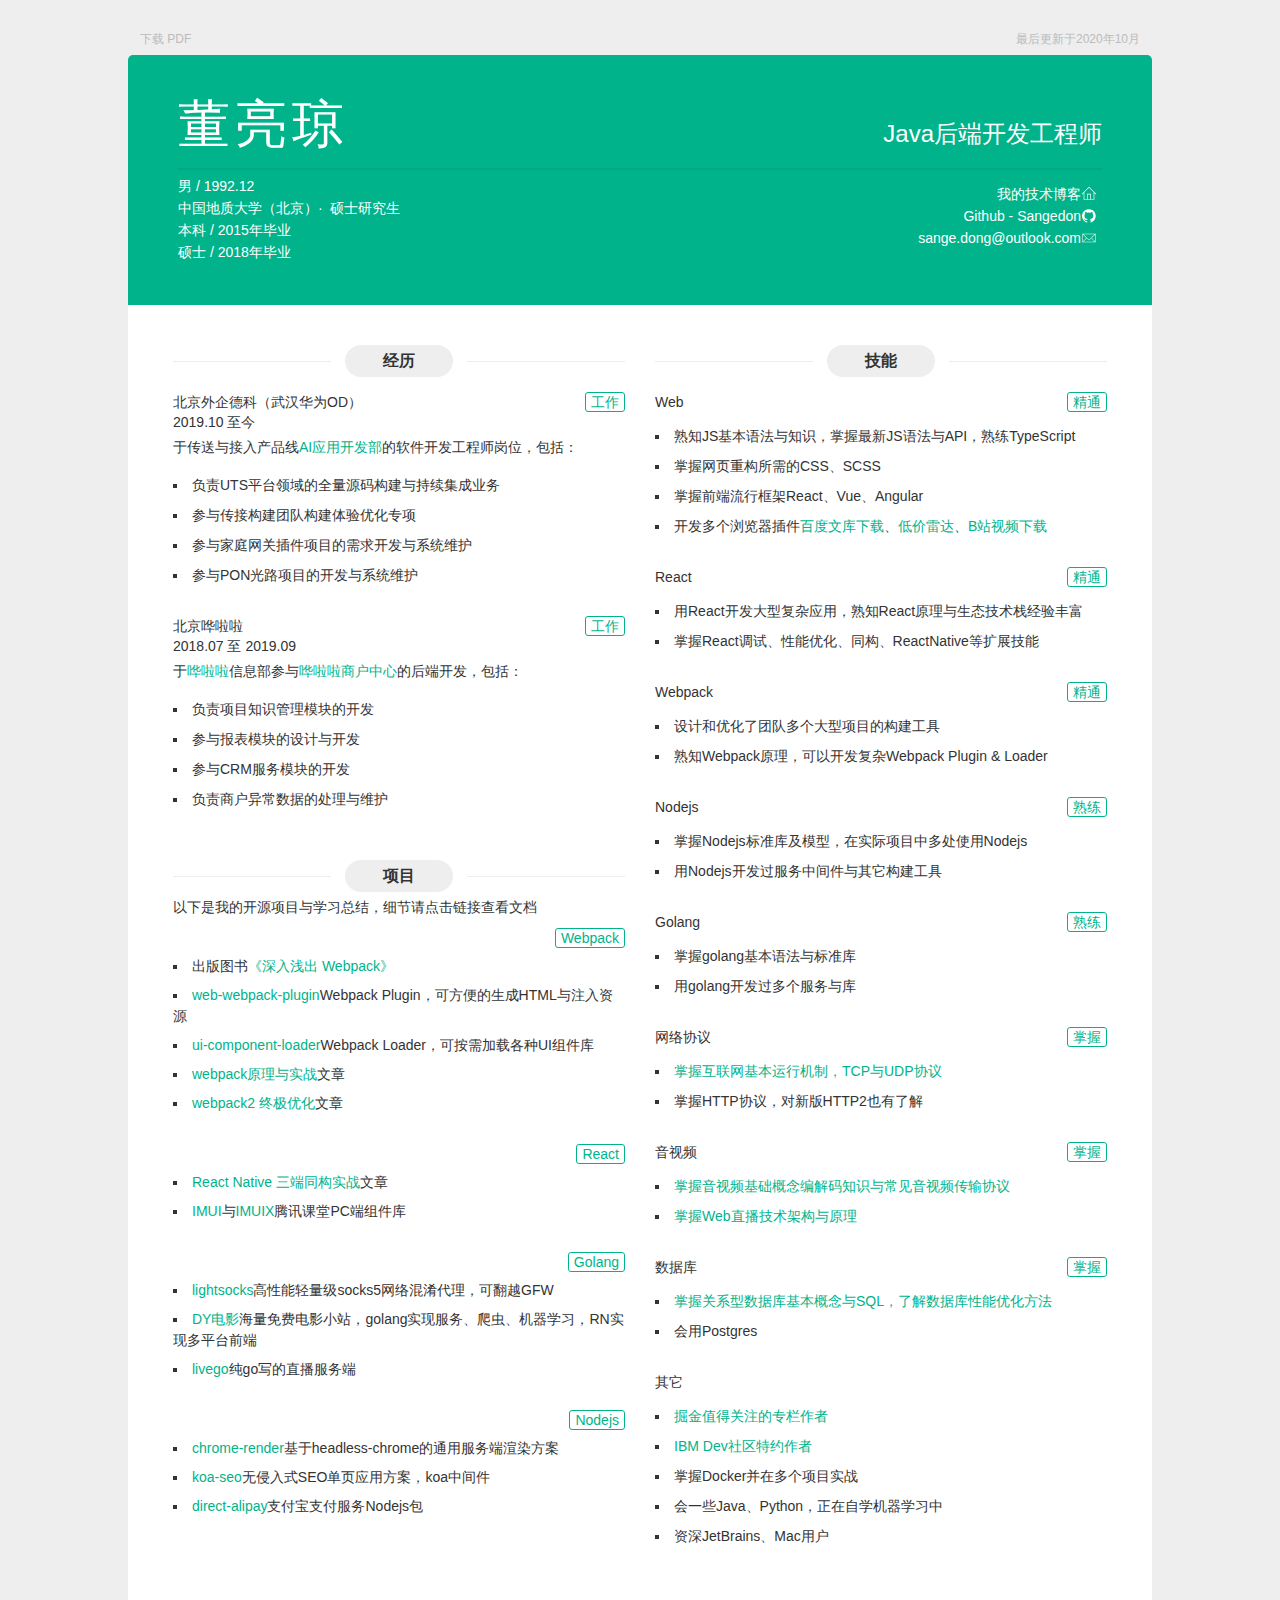
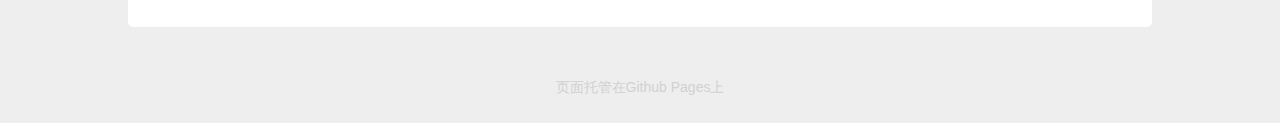
==== commit 4fc7d9c7: "GitHub Action build docs" ====
--- a/docs/index.html
+++ b/docs/index.html
@@ -1 +1 @@
-<!DOCTYPE html><html><head><meta charset="utf-8"><meta http-equiv="X-UA-Compatible" content="IE=edge"><meta name="viewport" content="width=device-width, initial-scale=1"><title>简历 | 董亮琼</title><style rel="stylesheet">a,abbr,acronym,address,applet,article,aside,audio,b,big,blockquote,body,canvas,caption,center,cite,code,dd,del,details,dfn,div,dl,dt,em,embed,fieldset,figcaption,figure,footer,form,h1,h2,h3,h4,h5,h6,header,hgroup,html,i,iframe,img,ins,kbd,label,legend,li,mark,menu,nav,object,ol,output,p,pre,q,ruby,s,samp,section,small,span,strike,strong,sub,summary,sup,table,tbody,td,tfoot,th,thead,time,tr,tt,u,ul,var,video{margin:0;padding:0;border:0;font:inherit;font-size:100%;vertical-align:baseline}html{line-height:1}ol,ul{list-style:none}table{border-collapse:collapse;border-spacing:0}caption,td,th{text-align:left;font-weight:400;vertical-align:middle}blockquote,q{quotes:none}blockquote:after,blockquote:before,q:after,q:before{content:"";content:none}a img{border:none}elements-of-type(html5-block){display:block}*{-webkit-box-sizing:border-box;-moz-box-sizing:border-box;box-sizing:border-box;user-select:none}body{color:#333;font-size:14px;line-height:1.5;font-family:Helvetica Neue,Helvetica,Arial,Microsoft YaHei,sans-serif;-webkit-font-smoothing:antialiased;-webkit-text-size-adjust:none;background-color:#eee;overflow:auto;padding-top:5px}@media screen and (max-width:1024px){body{padding-top:0}}a{text-decoration:none;color:#00b38a;-webkit-transition:all .2s ease-in-out;-moz-transition:all .2s ease-in-out;-o-transition:all .2s ease-in-out;transition:all .2s ease-in-out}.last-modified{position:absolute;top:30px;left:50%;width:1000px;color:#bbb;margin-left:-500px;font-size:12px;text-align:right}@media screen and (max-width:1024px){.last-modified{display:none}}@media print{.last-modified{display:none}}.download-pdf{position:absolute;top:30px;left:50%;color:#bbb;margin-left:-500px;font-size:12px;text-align:right}@media screen and (max-width:1024px){.download-pdf{display:none}}@media print{.download-pdf{display:none}}.content{position:relative;width:1024px;margin:50px auto;-webkit-border-radius:5px;-moz-border-radius:5px;-ms-border-radius:5px;-o-border-radius:5px;border-radius:5px;background-color:#fff;overflow:hidden}@media screen and (max-width:1024px){.content{width:100%;margin:0;-webkit-border-radius:0;-moz-border-radius:0;-ms-border-radius:0;-o-border-radius:0;border-radius:0}}.content-hd{width:100%;padding:30px 50px;color:#fff;background-color:#00b38a;overflow:hidden}@media screen and (max-width:720px){.content-hd{padding:25px 30px}}@media print{.content-hd{color:#000;background-color:#fff}}.content-hd .title{width:100%;border-bottom:2px solid #00a982;font-size:52px;font-weight:300;overflow:hidden;padding-bottom:5px;margin-bottom:5px}.content-hd .contact,.content-hd .info,.content-hd .job,.content-hd .name{width:50%}@media screen and (max-width:720px){.content-hd .contact,.content-hd .info,.content-hd .job,.content-hd .name{width:100%;text-align:center}}.content-hd .name{float:left}.content-hd .name h1{font-family:Lucida Grande,Hiragino Sans GB,Hiragino Sans GB W3,Helvetica Neue,Helvetica,Arial,Microsoft YaHei,sans-serif;font-weight:500;letter-spacing:5px}@media screen and (max-width:720px){.content-hd .name h1{letter-spacing:0;line-height:1.25;margin-top:10px}}.content-hd .name h1 small{font-weight:400;letter-spacing:0;font-size:24px;padding-left:10px}@media screen and (max-width:720px){.content-hd .name h1 small{display:block;padding-left:0;font-size:20px;line-height:1}}.content-hd .job{float:right;text-align:right}@media screen and (max-width:720px){.content-hd .job{text-align:center}}.content-hd .job h2{display:inline-block;font-size:24px}@media screen and (max-width:720px){.content-hd .job h2{border-top:1px solid #00a982;margin:5px auto 0;padding:10px}}.content-hd .info{float:left;line-height:22px}.content-hd .contact{float:right;text-align:right;padding-right:5px}.content-hd .contact ul{margin:8px 0 4px}@media screen and (max-width:720px){.content-hd .contact ul{text-align:center;margin:16px 0 0}}.content-hd .contact ul>li{height:22px}@media screen and (max-width:720px){.content-hd .contact ul>li{display:inline-block}}.content-hd .contact ul>li>a{color:#fff;font-family:Lucida Grande,Hiragino Sans GB,Hiragino Sans GB W3,Helvetica Neue,Helvetica,Arial,Microsoft YaHei,sans-serif;font-size:14px;line-height:22px}@media print{.content-hd .contact ul>li>a{color:#000}}.content-hd .contact ul>li>a:hover{color:#e8e8e8}@media screen and (max-width:720px){.content-hd .contact ul>li>a .contact-link{display:none}}.content-hd .contact ul>li>a .iconfont{fill:#fff;vertical-align:text-top}@media screen and (max-width:720px){.content-hd .contact ul>li>a .iconfont{margin:5px 8px}}.content-bd{width:100%;min-height:200px;padding:20px 30px 50px;overflow:hidden}@media screen and (max-width:720px){.content-bd{padding:20px 20px 50px}}.content-bd .content-left,.content-bd .content-right{width:50%}@media screen and (max-width:1024px){.content-bd .content-left,.content-bd .content-right{width:100%}}.content-bd .content-left{float:left}.content-bd .content-right{float:right}.content-bd section{overflow:hidden;padding:10px 15px}.content-bd .section-hd{position:relative;height:32px;margin:10px auto 5px;overflow:hidden}.content-bd .section-bd{overflow:hidden}.content-bd .section-bd ul li{margin-top:8px;list-style:square inside}.content-bd .section-bd .item{margin-bottom:20px}.content-bd .section-title-l,.content-bd .section-title-r{position:absolute;top:50%;display:inline-block;width:35%;height:0;vertical-align:middle;border-top:1px solid #ededed}.content-bd .section-title-l{left:0}.content-bd .section-title-r{right:0}.content-bd .section-title{position:relative;z-index:1;width:24%;min-width:100px;margin:0 auto;padding:4px 10px;-webkit-border-radius:32px;-moz-border-radius:32px;-ms-border-radius:32px;-o-border-radius:32px;border-radius:32px;font-size:16px;font-weight:700;text-align:center;background-color:#eee}.content-bd .section-list{padding:10px 0 5px}.content-bd .item-hd{position:relative;padding:10px 0 5px;line-height:20px;overflow:hidden;font-weight:500;min-height:30px}.content-bd .item-hd .item-time{display:inline-block;float:left;width:25%}@media screen and (max-width:720px){.content-bd .item-hd .item-time{width:100%;margin-bottom:5px}}.content-bd .item-hd .item-more{position:absolute;top:10px;right:0}.content-bd .item-hd .item-name{float:left}.content-bd .item-bd{margin-bottom:5px}.content-bd .item-des{margin-bottom:16px}.content-bd .section-content{text-align:justify;word-break:break-all;line-height:22px}.content-bd .section-content em{display:inline-block;font-family:Menlo,Helvetica Neue,Helvetica,Arial,Microsoft YaHei,sans-serif;font-size:12px;line-height:14px;border:1px solid #d1d1d1;-webkit-border-radius:3px;-moz-border-radius:3px;-ms-border-radius:3px;-o-border-radius:3px;border-radius:3px;margin:2px;padding:0 3px;background-color:#f7f7f7}.content-bd .section-content strong{font-family:Helvetica Neue,Helvetica,Arial,Microsoft YaHei,sans-serif;font-size:12px;line-height:14px;border:1px solid #f3f3f3;-webkit-border-radius:3px;-moz-border-radius:3px;-ms-border-radius:3px;-o-border-radius:3px;border-radius:3px;font-weight:500;color:#444;margin:2px;padding:0 3px;background-color:#f6f6f6}.content-bd .practice .item-time{width:100%}.btn{display:inline-block;padding:0 5px;border:1px solid #00b38a;border-radius:3px;color:#00b38a;font-family:Menlo,Helvetica Neue,Helvetica,Arial,Microsoft YaHei,sans-serif;font-size:14px;line-height:18px;text-align:center}.btn:hover{color:#fff;background-color:#00b38a}.github-footer{text-align:center}.github-footer .footer-link{display:inline-block;color:#d1d1d1;margin-bottom:25px}@media screen and (max-width:1024px){.github-footer .footer-link{margin-top:25px}}@media print{.github-footer{display:none}}</style><base target="_blank"></head><body><p class="last-modified">最后更新于2019年3月</p><a class="download-pdf" href="http://resume.sangedon.cn/resume.pdf">下载 PDF</a><main class="content"><header class="content-hd"><section class="title"><div class="name"><h1>董亮琼</h1></div><div class="job"><h2>Java后端开发工程师</h2></div></section><section class="info"><ul><li>男 / 1992.12</li><li>中国地质大学（北京）·&nbsp;&nbsp;硕士研究生</li><li>本科 / 2015年毕业</li><li>硕士 / 2018年毕业</li></ul></section><section class="contact"><ul><li><a href="https://github.com/SangeDong/sangedong.github.io"><span class="contact-link">我的技术博客</span><span class="iconfont"><svg width="16px" height="16px" viewBox="0 0 1024 1024"><path d="M512 42.581333l-469.333333 469.333333 31.146667 31.146667L170.666667 446.250667l0 438.186667 682.666667 0L853.333333 446.208l96.853333 96.896 31.146667-31.146667L512 42.581333zM426.666667 841.770667l0-298.666667 170.666667 0 0 298.666667L426.666667 841.770667zM810.666667 841.770667l-170.666667 0 0-341.333333L384 500.437333l0 341.333333L213.333333 841.770667 213.333333 403.584l298.666667-298.666667 298.666667 298.666667L810.666667 841.770667z"></path></svg></span></a></li><li><a href="https://github.com/SangeDong"><span class="contact-link">Github - Sangedon</span><span class="iconfont"><svg width="16px" height="16px" viewBox="0 0 1024 1024"><path d="M941.714 512q0 143.433-83.712 258.011t-216.283 158.574q-15.433 2.853-22.565-3.986t-7.131-17.152v-120.576q0-55.442-29.696-81.152 32.585-3.438 58.587-10.277t53.723-22.272 46.299-37.998 30.281-60.014 11.703-86.016q0-69.157-45.129-117.723 21.138-52.005-4.571-116.553-16.018-5.157-46.299 6.29t-52.553 25.161l-21.723 13.714q-53.138-14.848-109.714-14.848t-109.714 14.848q-9.143-6.29-24.283-15.433t-47.726-22.016-49.152-7.717q-25.161 64.585-3.986 116.553-45.129 48.567-45.129 117.723 0 48.567 11.703 85.723t29.989 60.014 46.007 38.29 53.723 22.272 58.587 10.277q-22.857 20.553-28.014 58.843-11.995 5.705-25.71 8.558t-32.585 2.853-37.413-12.288-31.707-35.73q-10.862-18.286-27.721-29.696t-28.27-13.714l-11.447-1.719q-11.995 0-16.567 2.56t-2.853 6.583 5.157 8.009 7.424 6.839l3.986 2.853q12.581 5.705 24.869 21.723t17.993 29.147l5.705 13.129q7.424 21.723 25.161 35.145t38.29 17.152 39.717 3.986 31.707-2.011l13.129-2.304q0 21.723 0.293 50.871t0.293 30.866q0 10.277-7.424 17.152t-22.857 3.986q-132.571-43.995-216.283-158.574t-83.712-258.011q0-119.442 58.843-220.27t159.707-159.707 220.27-58.843 220.27 58.843 159.707 159.707 58.843 220.27z"></path></svg></span></a></li><li><a href="mailto:sange.dong@outlook.com"><span class="contact-link">sange.dong@outlook.com</span><span class="iconfont"><svg width="16px" height="16px" viewBox="0 0 1024 1024"><path d="M903.808 239.04l-818.304 0 0 545.92 852.992 0 0-545.92-34.688 0zM869.664 273.152l-329.536 329.536c-15.04 15.04-41.248 15.04-56.288 0l-329.6-329.536 715.392 0zM119.616 286.752l221.536 221.504-221.536 221.536 0-443.072zM146.848 750.848l218.464-218.432 94.432 94.4c13.952 13.952 32.512 21.664 52.256 21.664s38.304-7.712 52.256-21.664l94.432-94.432 218.432 218.432-730.304 0zM904.384 729.824l-221.536-221.568 221.536-221.568 0 443.136z"></path></svg></span></a></li><li></li></ul></section></header><div class="content-bd"><div class="content-left"><section class="practice"><header class="section-hd"><span class="section-title-l"></span><h2 class="section-title">经历</h2><span class="section-title-r"></span></header><div class="section-bd"><div class="item"><header class="item-hd"><h3 class="item-name">美团点评</h3><span class="item-time">2017.09 至今</span><a class="btn item-more" href="https://tech.meituan.com">工作</a></header><div class="item-bd"><p class="item-des">于美团成都参与<a href="http://shouyin.meituan.com/">SasS餐厅收银系统</a>的前端开发，包括：</p><ul class="section-content"><li>负责团队基础技术支撑，包含构建流程、工具包、新技术(如SW)探索实践等</li><li>主导和开发团队基础UI组件库，支撑业务快速迭代、统一视觉规范</li><li>推进ReactNative在管家App中的落地，打通RN2Web</li><li>报表项目主R，跟进项目迭代和任务分配，设计和开发报表框架提升报表开发效率</li><li>校园与社招技术面试</li></ul></div></div><div class="item"><header class="item-hd"><h3 class="item-name">腾讯科技(深圳)</h3><span class="item-time">2015.11 至 2017.09</span><a class="btn item-more" href="https://www.tencent.com/zh-cn/index.html">工作</a></header><div class="item-bd"><p class="item-des">于<a href="http://imweb.io">IMWEB</a>团队参与<a href="https://ke.qq.com">腾讯课堂</a>的前端开发，包括：</p><ul class="section-content"><li>ReactUI组件库开发</li><li>主导项目构建与编码规范</li><li>参与在线课堂录播和直播技术</li><li>负责前端质量监控与上报系统维护</li><li>参与Nodejs服务框架开发</li><li>参与桌面端、移动端、微信公众号、Windows客户端内嵌H5页的开发与优化</li></ul></div></div></div></section><section class="project"><header class="section-hd"><span class="section-title-l"></span><h2 class="section-title">项目</h2><span class="section-title-r"></span></header><div class="section-bd">以下是我的开源项目与学习总结，细节请点击链接查看文档<div class="item"><header class="item-hd"><a class="btn item-more" href="https://webpack.js.org">Webpack</a></header><div class="item-bd"><ul><li>出版图书<a href="http://webpack.wuhaolin.cn/">《深入浅出 Webpack》</a></li><li><a href="https://github.com/gwuhaolin/web-webpack-plugin">web-webpack-plugin</a>Webpack Plugin，可方便的生成HTML与注入资源</li><li><a href="https://github.com/gwuhaolin/web-webpack-plugin">ui-component-loader</a>Webpack Loader，可按需加载各种UI组件库</li><li><a href="https://github.com/gwuhaolin/blog/issues/4">webpack原理与实战</a>文章</li><li><a href="https://github.com/gwuhaolin/blog/issues/2">webpack2 终极优化</a>文章</li></ul></div></div><div class="item"><header class="item-hd"><a class="btn item-more" href="https://facebook.github.io/react/">React</a></header><div class="item-bd"><ul><li><a href="https://www.ibm.com/developerworks/cn/web/wa-universal-react-native/index.html">React Native 三端同构实战</a>文章</li><li><a href="http://imweb.github.io/imui/">IMUI</a>与<a href="http://imweb.github.io/imuix/">IMUIX</a>腾讯课堂PC端组件库</li></ul></div></div><div class="item"><header class="item-hd"><a class="btn item-more" href="https://golang.org">Golang</a></header><div class="item-bd"><ul><li><a href="https://github.com/gwuhaolin/lightsocks">lightsocks</a>高性能轻量级socks5网络混淆代理，可翻越GFW</li><li><a href="https://dy.wuhaolin.cn/">DY电影</a>海量免费电影小站，golang实现服务、爬虫、机器学习，RN实现多平台前端</li><li><a href="https://github.com/gwuhaolin/livego">livego</a>纯go写的直播服务端</li></ul></div></div><div class="item"><header class="item-hd"><a class="btn item-more" href="https://nodejs.org">Nodejs</a></header><div class="item-bd"><ul><li><a href="https://github.com/gwuhaolin/chrome-render">chrome-render</a>基于headless-chrome的通用服务端渲染方案</li><li><a href="https://github.com/gwuhaolin/koa-seo">koa-seo</a>无侵入式SEO单页应用方案，koa中间件</li><li><a href="https://github.com/gwuhaolin/direct-alipay">direct-alipay</a>支付宝支付服务Nodejs包</li></ul></div></div></div></section></div><div class="content-right"><section class="skill"><header class="section-hd"><span class="section-title-l"></span><h2 class="section-title">技能</h2><span class="section-title-r"></span></header><div class="section-bd"><div class="item"><header class="item-hd"><span class="item-time">Web</span><a class="btn item-more">精通</a></header><div class="item-bd"><ul class="section-content"><li>熟知JS基本语法与知识，掌握最新JS语法与API，熟练TypeScript</li><li>掌握网页重构所需的CSS、SCSS</li><li>掌握前端流行框架React、Vue、Angular</li><li>开发多个浏览器插件<a href="https://chrome.google.com/webstore/detail/%E7%99%BE%E5%BA%A6%E6%96%87%E5%BA%93%E5%85%8D%E8%B4%B9%E4%B8%8B%E8%BD%BD/imjoocoajfjgnabmlbgpcnpieibibhmd?hl=zh-CN&amp;authuser=0" hl="zh-CN" authuser="0">百度文库下载</a>、<a href="https://chrome.google.com/webstore/detail/%E4%BD%8E%E4%BB%B7%E9%9B%B7%E8%BE%BE/hgbfabcmmeahnfcodhpompojenmpoiam?hl=zh-CN" hl="zh-CN">低价雷达</a>、<a href="https://chrome.google.com/webstore/detail/b%E7%AB%99%E8%A7%86%E9%A2%91%E4%B8%8B%E8%BD%BD/ohfnohibneicledlcolmfeochkmbecjd?hl=zh-CN&amp;authuser=0" hl="zh-CN" authuser="0">B站视频下载</a></li></ul></div></div><div class="item"><header class="item-hd"><span class="item-time">React</span><a class="btn item-more">精通</a></header><div class="item-bd"><ul class="section-content"><li>用React开发大型复杂应用，熟知React原理与生态技术栈经验丰富</li><li>掌握React调试、性能优化、同构、ReactNative等扩展技能</li></ul></div></div><div class="item"><header class="item-hd"><span class="item-time">Webpack</span><a class="btn item-more">精通</a></header><div class="item-bd"><ul class="section-content"><li>设计和优化了团队多个大型项目的构建工具</li><li>熟知Webpack原理，可以开发复杂Webpack Plugin &amp; Loader</li></ul></div></div><div class="item"><header class="item-hd"><span class="item-time">Nodejs</span><a class="btn item-more">熟练</a></header><div class="item-bd"><ul class="section-content"><li>掌握Nodejs标准库及模型，在实际项目中多处使用Nodejs</li><li>用Nodejs开发过服务中间件与其它构建工具</li></ul></div></div><div class="item"><header class="item-hd"><span class="item-time">Golang</span><a class="btn item-more">熟练</a></header><div class="item-bd"><ul class="section-content"><li>掌握golang基本语法与标准库</li><li>用golang开发过多个服务与库</li></ul></div></div><div class="item"><header class="item-hd"><span class="item-time">网络协议</span><a class="btn item-more">掌握</a></header><div class="item-bd"><ul class="section-content"><li><a href="https://github.com/gwuhaolin/blog/issues/12">掌握互联网基本运行机制，TCP与UDP协议</a></li><li>掌握HTTP协议，对新版HTTP2也有了解</li></ul></div></div><div class="item"><header class="item-hd"><span class="item-time">音视频</span><a class="btn item-more">掌握</a></header><div class="item-bd"><ul class="section-content"><li><a href="https://github.com/gwuhaolin/blog/issues/3">掌握音视频基础概念编解码知识与常见音视频传输协议</a></li><li><a href="https://github.com/gwuhaolin/reflv">掌握Web直播技术架构与原理</a></li></ul></div></div><div class="item"><header class="item-hd"><span class="item-time">数据库</span><a class="btn item-more">掌握</a></header><div class="item-bd"><ul class="section-content"><li><a href="https://github.com/gwuhaolin/blog/issues/25">掌握关系型数据库基本概念与SQL，了解数据库性能优化方法</a></li><li>会用Postgres</li></ul></div></div><div class="item"><header class="item-hd"><span class="item-time">其它</span></header><div class="item-bd"><ul class="section-content"><li><a href="https://juejin.im/user/5780cb861532bc005f2d30e9">掘金值得关注的专栏作者</a></li><li><a href="https://www.ibm.com/developerworks/cn/web/wa-lo-webassembly-status-and-reality/index.html">IBM Dev社区特约作者</a></li><li>掌握Docker并在多个项目实战</li><li>会一些Java、Python，正在自学机器学习中</li><li>资深JetBrains、Mac用户</li></ul></div></div></div></section></div></div></main><footer class="github-footer"><a class="footer-link" href="https://github.com/gwuhaolin/resume">页面托管在Github Pages上</a></footer></body></html>+<!DOCTYPE html><html><head><meta charset="utf-8"><meta http-equiv="X-UA-Compatible" content="IE=edge"><meta name="viewport" content="width=device-width, initial-scale=1"><title>简历 | 董亮琼</title><style rel="stylesheet">a,abbr,acronym,address,applet,article,aside,audio,b,big,blockquote,body,canvas,caption,center,cite,code,dd,del,details,dfn,div,dl,dt,em,embed,fieldset,figcaption,figure,footer,form,h1,h2,h3,h4,h5,h6,header,hgroup,html,i,iframe,img,ins,kbd,label,legend,li,mark,menu,nav,object,ol,output,p,pre,q,ruby,s,samp,section,small,span,strike,strong,sub,summary,sup,table,tbody,td,tfoot,th,thead,time,tr,tt,u,ul,var,video{margin:0;padding:0;border:0;font:inherit;font-size:100%;vertical-align:baseline}html{line-height:1}ol,ul{list-style:none}table{border-collapse:collapse;border-spacing:0}caption,td,th{text-align:left;font-weight:400;vertical-align:middle}blockquote,q{quotes:none}blockquote:after,blockquote:before,q:after,q:before{content:"";content:none}a img{border:none}elements-of-type(html5-block){display:block}*{-webkit-box-sizing:border-box;-moz-box-sizing:border-box;box-sizing:border-box;user-select:none}body{color:#333;font-size:14px;line-height:1.5;font-family:Helvetica Neue,Helvetica,Arial,Microsoft YaHei,sans-serif;-webkit-font-smoothing:antialiased;-webkit-text-size-adjust:none;background-color:#eee;overflow:auto;padding-top:5px}@media screen and (max-width:1024px){body{padding-top:0}}a{text-decoration:none;color:#00b38a;-webkit-transition:all .2s ease-in-out;-moz-transition:all .2s ease-in-out;-o-transition:all .2s ease-in-out;transition:all .2s ease-in-out}.last-modified{position:absolute;top:30px;left:50%;width:1000px;color:#bbb;margin-left:-500px;font-size:12px;text-align:right}@media screen and (max-width:1024px){.last-modified{display:none}}@media print{.last-modified{display:none}}.download-pdf{position:absolute;top:30px;left:50%;color:#bbb;margin-left:-500px;font-size:12px;text-align:right}@media screen and (max-width:1024px){.download-pdf{display:none}}@media print{.download-pdf{display:none}}.content{position:relative;width:1024px;margin:50px auto;-webkit-border-radius:5px;-moz-border-radius:5px;-ms-border-radius:5px;-o-border-radius:5px;border-radius:5px;background-color:#fff;overflow:hidden}@media screen and (max-width:1024px){.content{width:100%;margin:0;-webkit-border-radius:0;-moz-border-radius:0;-ms-border-radius:0;-o-border-radius:0;border-radius:0}}.content-hd{width:100%;padding:30px 50px;color:#fff;background-color:#00b38a;overflow:hidden}@media screen and (max-width:720px){.content-hd{padding:25px 30px}}@media print{.content-hd{color:#000;background-color:#fff}}.content-hd .title{width:100%;border-bottom:2px solid #00a982;font-size:52px;font-weight:300;overflow:hidden;padding-bottom:5px;margin-bottom:5px}.content-hd .contact,.content-hd .info,.content-hd .job,.content-hd .name{width:50%}@media screen and (max-width:720px){.content-hd .contact,.content-hd .info,.content-hd .job,.content-hd .name{width:100%;text-align:center}}.content-hd .name{float:left}.content-hd .name h1{font-family:Lucida Grande,Hiragino Sans GB,Hiragino Sans GB W3,Helvetica Neue,Helvetica,Arial,Microsoft YaHei,sans-serif;font-weight:500;letter-spacing:5px}@media screen and (max-width:720px){.content-hd .name h1{letter-spacing:0;line-height:1.25;margin-top:10px}}.content-hd .name h1 small{font-weight:400;letter-spacing:0;font-size:24px;padding-left:10px}@media screen and (max-width:720px){.content-hd .name h1 small{display:block;padding-left:0;font-size:20px;line-height:1}}.content-hd .job{float:right;text-align:right}@media screen and (max-width:720px){.content-hd .job{text-align:center}}.content-hd .job h2{display:inline-block;font-size:24px}@media screen and (max-width:720px){.content-hd .job h2{border-top:1px solid #00a982;margin:5px auto 0;padding:10px}}.content-hd .info{float:left;line-height:22px}.content-hd .contact{float:right;text-align:right;padding-right:5px}.content-hd .contact ul{margin:8px 0 4px}@media screen and (max-width:720px){.content-hd .contact ul{text-align:center;margin:16px 0 0}}.content-hd .contact ul>li{height:22px}@media screen and (max-width:720px){.content-hd .contact ul>li{display:inline-block}}.content-hd .contact ul>li>a{color:#fff;font-family:Lucida Grande,Hiragino Sans GB,Hiragino Sans GB W3,Helvetica Neue,Helvetica,Arial,Microsoft YaHei,sans-serif;font-size:14px;line-height:22px}@media print{.content-hd .contact ul>li>a{color:#000}}.content-hd .contact ul>li>a:hover{color:#e8e8e8}@media screen and (max-width:720px){.content-hd .contact ul>li>a .contact-link{display:none}}.content-hd .contact ul>li>a .iconfont{fill:#fff;vertical-align:text-top}@media screen and (max-width:720px){.content-hd .contact ul>li>a .iconfont{margin:5px 8px}}.content-bd{width:100%;min-height:200px;padding:20px 30px 50px;overflow:hidden}@media screen and (max-width:720px){.content-bd{padding:20px 20px 50px}}.content-bd .content-left,.content-bd .content-right{width:50%}@media screen and (max-width:1024px){.content-bd .content-left,.content-bd .content-right{width:100%}}.content-bd .content-left{float:left}.content-bd .content-right{float:right}.content-bd section{overflow:hidden;padding:10px 15px}.content-bd .section-hd{position:relative;height:32px;margin:10px auto 5px;overflow:hidden}.content-bd .section-bd{overflow:hidden}.content-bd .section-bd ul li{margin-top:8px;list-style:square inside}.content-bd .section-bd .item{margin-bottom:20px}.content-bd .section-title-l,.content-bd .section-title-r{position:absolute;top:50%;display:inline-block;width:35%;height:0;vertical-align:middle;border-top:1px solid #ededed}.content-bd .section-title-l{left:0}.content-bd .section-title-r{right:0}.content-bd .section-title{position:relative;z-index:1;width:24%;min-width:100px;margin:0 auto;padding:4px 10px;-webkit-border-radius:32px;-moz-border-radius:32px;-ms-border-radius:32px;-o-border-radius:32px;border-radius:32px;font-size:16px;font-weight:700;text-align:center;background-color:#eee}.content-bd .section-list{padding:10px 0 5px}.content-bd .item-hd{position:relative;padding:10px 0 5px;line-height:20px;overflow:hidden;font-weight:500;min-height:30px}.content-bd .item-hd .item-time{display:inline-block;float:left;width:25%}@media screen and (max-width:720px){.content-bd .item-hd .item-time{width:100%;margin-bottom:5px}}.content-bd .item-hd .item-more{position:absolute;top:10px;right:0}.content-bd .item-hd .item-name{float:left}.content-bd .item-bd{margin-bottom:5px}.content-bd .item-des{margin-bottom:16px}.content-bd .section-content{text-align:justify;word-break:break-all;line-height:22px}.content-bd .section-content em{display:inline-block;font-family:Menlo,Helvetica Neue,Helvetica,Arial,Microsoft YaHei,sans-serif;font-size:12px;line-height:14px;border:1px solid #d1d1d1;-webkit-border-radius:3px;-moz-border-radius:3px;-ms-border-radius:3px;-o-border-radius:3px;border-radius:3px;margin:2px;padding:0 3px;background-color:#f7f7f7}.content-bd .section-content strong{font-family:Helvetica Neue,Helvetica,Arial,Microsoft YaHei,sans-serif;font-size:12px;line-height:14px;border:1px solid #f3f3f3;-webkit-border-radius:3px;-moz-border-radius:3px;-ms-border-radius:3px;-o-border-radius:3px;border-radius:3px;font-weight:500;color:#444;margin:2px;padding:0 3px;background-color:#f6f6f6}.content-bd .practice .item-time{width:100%}.btn{display:inline-block;padding:0 5px;border:1px solid #00b38a;border-radius:3px;color:#00b38a;font-family:Menlo,Helvetica Neue,Helvetica,Arial,Microsoft YaHei,sans-serif;font-size:14px;line-height:18px;text-align:center}.btn:hover{color:#fff;background-color:#00b38a}.github-footer{text-align:center}.github-footer .footer-link{display:inline-block;color:#d1d1d1;margin-bottom:25px}@media screen and (max-width:1024px){.github-footer .footer-link{margin-top:25px}}@media print{.github-footer{display:none}}</style><base target="_blank"></head><body><p class="last-modified">最后更新于2020年10月</p><a class="download-pdf" href="http://resume.sangedon.cn/resume.pdf">下载 PDF</a><main class="content"><header class="content-hd"><section class="title"><div class="name"><h1>董亮琼</h1></div><div class="job"><h2>Java后端开发工程师</h2></div></section><section class="info"><ul><li>男 / 1992.12</li><li>中国地质大学（北京）·&nbsp;&nbsp;硕士研究生</li><li>本科 / 2015年毕业</li><li>硕士 / 2018年毕业</li></ul></section><section class="contact"><ul><li><a href="https://sangedon.cn"><span class="contact-link">我的技术博客</span><span class="iconfont"><svg width="16px" height="16px" viewBox="0 0 1024 1024"><path d="M512 42.581333l-469.333333 469.333333 31.146667 31.146667L170.666667 446.250667l0 438.186667 682.666667 0L853.333333 446.208l96.853333 96.896 31.146667-31.146667L512 42.581333zM426.666667 841.770667l0-298.666667 170.666667 0 0 298.666667L426.666667 841.770667zM810.666667 841.770667l-170.666667 0 0-341.333333L384 500.437333l0 341.333333L213.333333 841.770667 213.333333 403.584l298.666667-298.666667 298.666667 298.666667L810.666667 841.770667z"></path></svg></span></a></li><li><a href="https://github.com/SangeDong"><span class="contact-link">Github - Sangedon</span><span class="iconfont"><svg width="16px" height="16px" viewBox="0 0 1024 1024"><path d="M941.714 512q0 143.433-83.712 258.011t-216.283 158.574q-15.433 2.853-22.565-3.986t-7.131-17.152v-120.576q0-55.442-29.696-81.152 32.585-3.438 58.587-10.277t53.723-22.272 46.299-37.998 30.281-60.014 11.703-86.016q0-69.157-45.129-117.723 21.138-52.005-4.571-116.553-16.018-5.157-46.299 6.29t-52.553 25.161l-21.723 13.714q-53.138-14.848-109.714-14.848t-109.714 14.848q-9.143-6.29-24.283-15.433t-47.726-22.016-49.152-7.717q-25.161 64.585-3.986 116.553-45.129 48.567-45.129 117.723 0 48.567 11.703 85.723t29.989 60.014 46.007 38.29 53.723 22.272 58.587 10.277q-22.857 20.553-28.014 58.843-11.995 5.705-25.71 8.558t-32.585 2.853-37.413-12.288-31.707-35.73q-10.862-18.286-27.721-29.696t-28.27-13.714l-11.447-1.719q-11.995 0-16.567 2.56t-2.853 6.583 5.157 8.009 7.424 6.839l3.986 2.853q12.581 5.705 24.869 21.723t17.993 29.147l5.705 13.129q7.424 21.723 25.161 35.145t38.29 17.152 39.717 3.986 31.707-2.011l13.129-2.304q0 21.723 0.293 50.871t0.293 30.866q0 10.277-7.424 17.152t-22.857 3.986q-132.571-43.995-216.283-158.574t-83.712-258.011q0-119.442 58.843-220.27t159.707-159.707 220.27-58.843 220.27 58.843 159.707 159.707 58.843 220.27z"></path></svg></span></a></li><li><a href="mailto:sange.dong@outlook.com"><span class="contact-link">sange.dong@outlook.com</span><span class="iconfont"><svg width="16px" height="16px" viewBox="0 0 1024 1024"><path d="M903.808 239.04l-818.304 0 0 545.92 852.992 0 0-545.92-34.688 0zM869.664 273.152l-329.536 329.536c-15.04 15.04-41.248 15.04-56.288 0l-329.6-329.536 715.392 0zM119.616 286.752l221.536 221.504-221.536 221.536 0-443.072zM146.848 750.848l218.464-218.432 94.432 94.4c13.952 13.952 32.512 21.664 52.256 21.664s38.304-7.712 52.256-21.664l94.432-94.432 218.432 218.432-730.304 0zM904.384 729.824l-221.536-221.568 221.536-221.568 0 443.136z"></path></svg></span></a></li><li></li></ul></section></header><div class="content-bd"><div class="content-left"><section class="practice"><header class="section-hd"><span class="section-title-l"></span><h2 class="section-title">经历</h2><span class="section-title-r"></span></header><div class="section-bd"><div class="item"><header class="item-hd"><h3 class="item-name">北京外企德科（武汉华为OD）</h3><span class="item-time">2019.10 至今</span><a class="btn item-more" href="https://www.huawei.com/cn/gallery/facilities/hw_277229">工作</a></header><div class="item-bd"><p class="item-des">于传送与接入产品线<a>AI应用开发部</a>的软件开发工程师岗位，包括：</p><ul class="section-content"><li>负责UTS平台领域的全量源码构建与持续集成业务</li><li>参与传接构建团队构建体验优化专项</li><li>参与家庭网关插件项目的需求开发与系统维护</li><li>参与PON光路项目的开发与系统维护</li></ul></div></div><div class="item"><header class="item-hd"><h3 class="item-name">北京哗啦啦</h3><span class="item-time">2018.07 至 2019.09</span><a class="btn item-more" href="http://www.hualala.com">工作</a></header><div class="item-bd"><p class="item-des">于<a href="http://www.hualala.com">哗啦啦</a>信息部参与<a href="https://passport.hualala.com/login?redirectURL=https%3A%2F%2Fshop.hualala.com#" redirectURL="https://shop.hualala.com#">哗啦啦商户中心</a>的后端开发，包括：</p><ul class="section-content"><li>负责项目知识管理模块的开发</li><li>参与报表模块的设计与开发</li><li>参与CRM服务模块的开发</li><li>负责商户异常数据的处理与维护</li></ul></div></div></div></section><section class="project"><header class="section-hd"><span class="section-title-l"></span><h2 class="section-title">项目</h2><span class="section-title-r"></span></header><div class="section-bd">以下是我的开源项目与学习总结，细节请点击链接查看文档<div class="item"><header class="item-hd"><a class="btn item-more" href="https://webpack.js.org">Webpack</a></header><div class="item-bd"><ul><li>出版图书<a href="http://webpack.wuhaolin.cn/">《深入浅出 Webpack》</a></li><li><a href="https://github.com/gwuhaolin/web-webpack-plugin">web-webpack-plugin</a>Webpack Plugin，可方便的生成HTML与注入资源</li><li><a href="https://github.com/gwuhaolin/web-webpack-plugin">ui-component-loader</a>Webpack Loader，可按需加载各种UI组件库</li><li><a href="https://github.com/gwuhaolin/blog/issues/4">webpack原理与实战</a>文章</li><li><a href="https://github.com/gwuhaolin/blog/issues/2">webpack2 终极优化</a>文章</li></ul></div></div><div class="item"><header class="item-hd"><a class="btn item-more" href="https://facebook.github.io/react/">React</a></header><div class="item-bd"><ul><li><a href="https://www.ibm.com/developerworks/cn/web/wa-universal-react-native/index.html">React Native 三端同构实战</a>文章</li><li><a href="http://imweb.github.io/imui/">IMUI</a>与<a href="http://imweb.github.io/imuix/">IMUIX</a>腾讯课堂PC端组件库</li></ul></div></div><div class="item"><header class="item-hd"><a class="btn item-more" href="https://golang.org">Golang</a></header><div class="item-bd"><ul><li><a href="https://github.com/gwuhaolin/lightsocks">lightsocks</a>高性能轻量级socks5网络混淆代理，可翻越GFW</li><li><a href="https://dy.wuhaolin.cn/">DY电影</a>海量免费电影小站，golang实现服务、爬虫、机器学习，RN实现多平台前端</li><li><a href="https://github.com/gwuhaolin/livego">livego</a>纯go写的直播服务端</li></ul></div></div><div class="item"><header class="item-hd"><a class="btn item-more" href="https://nodejs.org">Nodejs</a></header><div class="item-bd"><ul><li><a href="https://github.com/gwuhaolin/chrome-render">chrome-render</a>基于headless-chrome的通用服务端渲染方案</li><li><a href="https://github.com/gwuhaolin/koa-seo">koa-seo</a>无侵入式SEO单页应用方案，koa中间件</li><li><a href="https://github.com/gwuhaolin/direct-alipay">direct-alipay</a>支付宝支付服务Nodejs包</li></ul></div></div></div></section></div><div class="content-right"><section class="skill"><header class="section-hd"><span class="section-title-l"></span><h2 class="section-title">技能</h2><span class="section-title-r"></span></header><div class="section-bd"><div class="item"><header class="item-hd"><span class="item-time">Web</span><a class="btn item-more">精通</a></header><div class="item-bd"><ul class="section-content"><li>熟知JS基本语法与知识，掌握最新JS语法与API，熟练TypeScript</li><li>掌握网页重构所需的CSS、SCSS</li><li>掌握前端流行框架React、Vue、Angular</li><li>开发多个浏览器插件<a href="https://chrome.google.com/webstore/detail/%E7%99%BE%E5%BA%A6%E6%96%87%E5%BA%93%E5%85%8D%E8%B4%B9%E4%B8%8B%E8%BD%BD/imjoocoajfjgnabmlbgpcnpieibibhmd?hl=zh-CN&amp;authuser=0" hl="zh-CN" authuser="0">百度文库下载</a>、<a href="https://chrome.google.com/webstore/detail/%E4%BD%8E%E4%BB%B7%E9%9B%B7%E8%BE%BE/hgbfabcmmeahnfcodhpompojenmpoiam?hl=zh-CN" hl="zh-CN">低价雷达</a>、<a href="https://chrome.google.com/webstore/detail/b%E7%AB%99%E8%A7%86%E9%A2%91%E4%B8%8B%E8%BD%BD/ohfnohibneicledlcolmfeochkmbecjd?hl=zh-CN&amp;authuser=0" hl="zh-CN" authuser="0">B站视频下载</a></li></ul></div></div><div class="item"><header class="item-hd"><span class="item-time">React</span><a class="btn item-more">精通</a></header><div class="item-bd"><ul class="section-content"><li>用React开发大型复杂应用，熟知React原理与生态技术栈经验丰富</li><li>掌握React调试、性能优化、同构、ReactNative等扩展技能</li></ul></div></div><div class="item"><header class="item-hd"><span class="item-time">Webpack</span><a class="btn item-more">精通</a></header><div class="item-bd"><ul class="section-content"><li>设计和优化了团队多个大型项目的构建工具</li><li>熟知Webpack原理，可以开发复杂Webpack Plugin &amp; Loader</li></ul></div></div><div class="item"><header class="item-hd"><span class="item-time">Nodejs</span><a class="btn item-more">熟练</a></header><div class="item-bd"><ul class="section-content"><li>掌握Nodejs标准库及模型，在实际项目中多处使用Nodejs</li><li>用Nodejs开发过服务中间件与其它构建工具</li></ul></div></div><div class="item"><header class="item-hd"><span class="item-time">Golang</span><a class="btn item-more">熟练</a></header><div class="item-bd"><ul class="section-content"><li>掌握golang基本语法与标准库</li><li>用golang开发过多个服务与库</li></ul></div></div><div class="item"><header class="item-hd"><span class="item-time">网络协议</span><a class="btn item-more">掌握</a></header><div class="item-bd"><ul class="section-content"><li><a href="https://github.com/gwuhaolin/blog/issues/12">掌握互联网基本运行机制，TCP与UDP协议</a></li><li>掌握HTTP协议，对新版HTTP2也有了解</li></ul></div></div><div class="item"><header class="item-hd"><span class="item-time">音视频</span><a class="btn item-more">掌握</a></header><div class="item-bd"><ul class="section-content"><li><a href="https://github.com/gwuhaolin/blog/issues/3">掌握音视频基础概念编解码知识与常见音视频传输协议</a></li><li><a href="https://github.com/gwuhaolin/reflv">掌握Web直播技术架构与原理</a></li></ul></div></div><div class="item"><header class="item-hd"><span class="item-time">数据库</span><a class="btn item-more">掌握</a></header><div class="item-bd"><ul class="section-content"><li><a href="https://github.com/gwuhaolin/blog/issues/25">掌握关系型数据库基本概念与SQL，了解数据库性能优化方法</a></li><li>会用Postgres</li></ul></div></div><div class="item"><header class="item-hd"><span class="item-time">其它</span></header><div class="item-bd"><ul class="section-content"><li><a href="https://juejin.im/user/5780cb861532bc005f2d30e9">掘金值得关注的专栏作者</a></li><li><a href="https://www.ibm.com/developerworks/cn/web/wa-lo-webassembly-status-and-reality/index.html">IBM Dev社区特约作者</a></li><li>掌握Docker并在多个项目实战</li><li>会一些Java、Python，正在自学机器学习中</li><li>资深JetBrains、Mac用户</li></ul></div></div></div></section></div></div></main><footer class="github-footer"><a class="footer-link" href="https://github.com/gwuhaolin/resume">页面托管在Github Pages上</a></footer></body></html>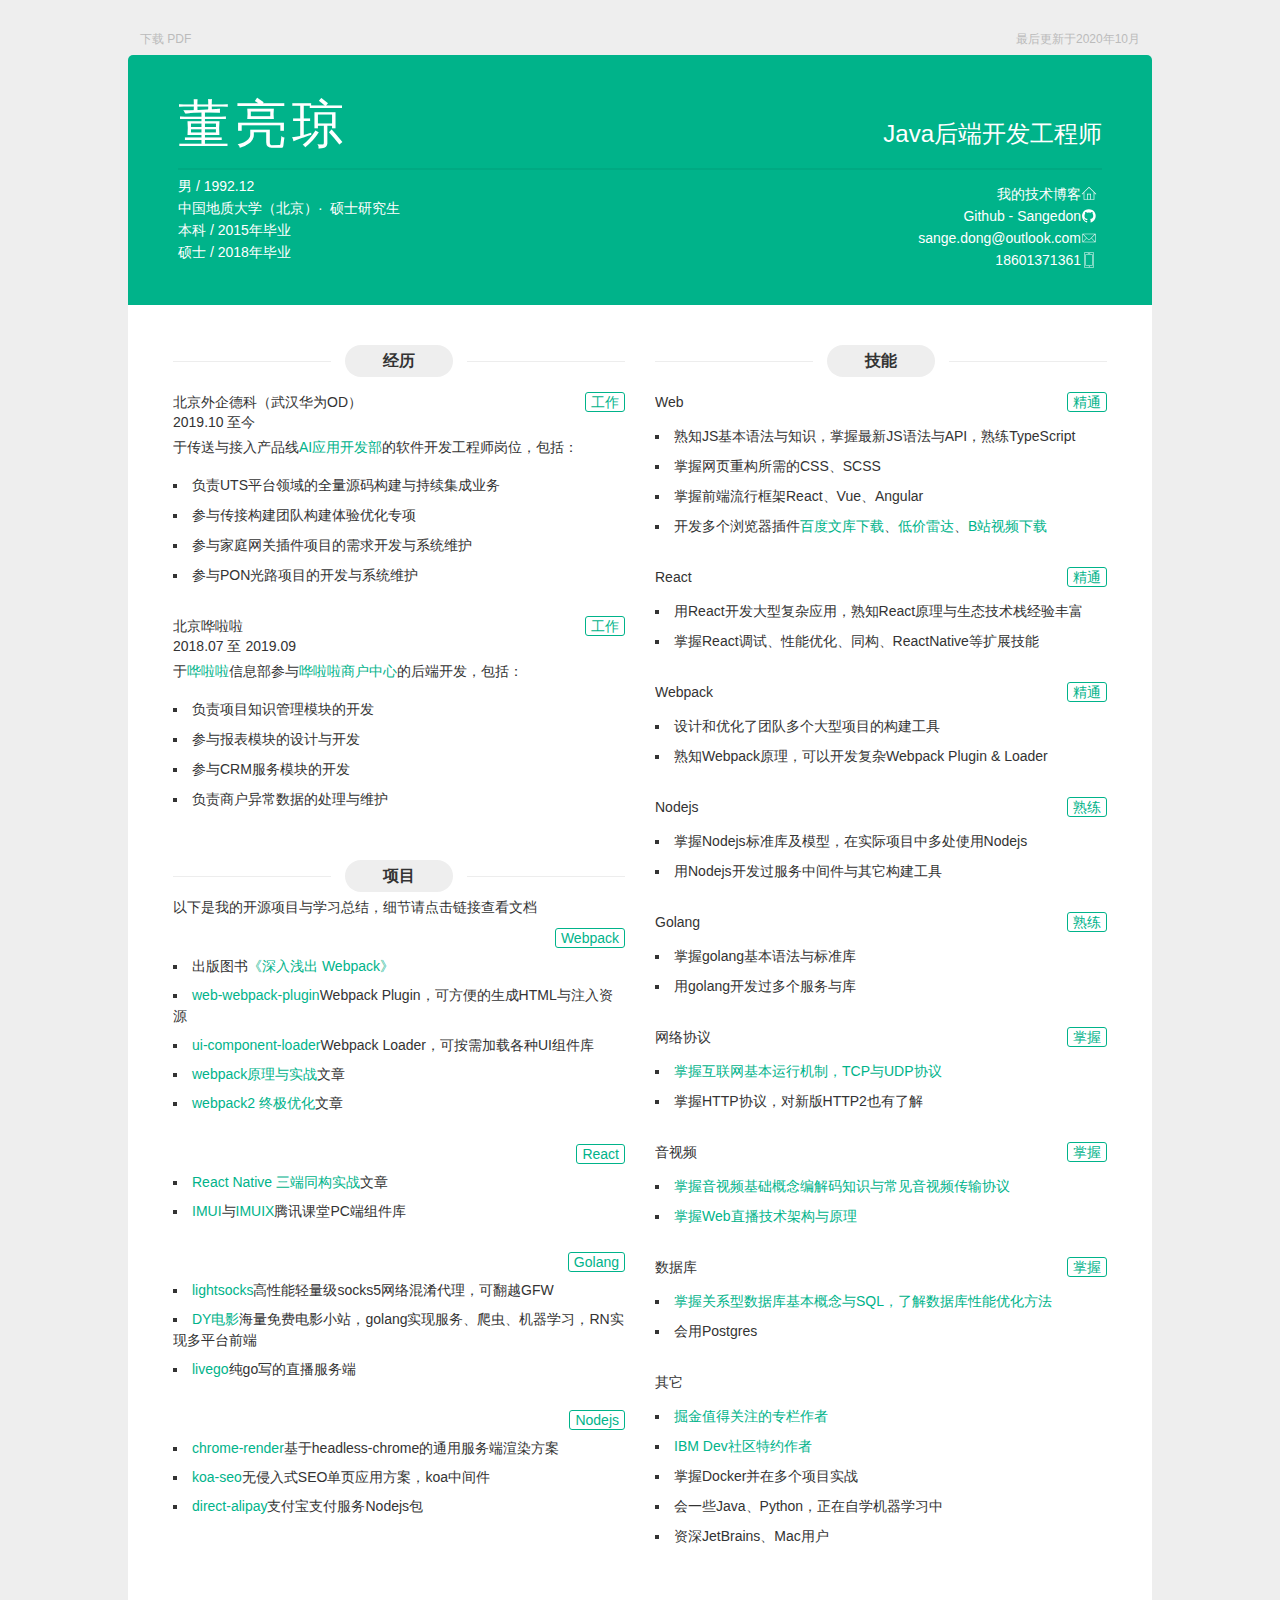
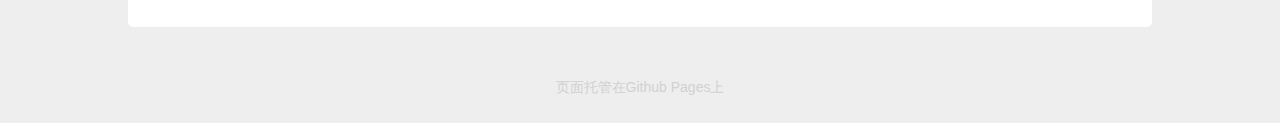
==== commit baf39ee9: "GitHub Action build docs" ====
--- a/docs/index.html
+++ b/docs/index.html
@@ -1 +1 @@
-<!DOCTYPE html><html><head><meta charset="utf-8"><meta http-equiv="X-UA-Compatible" content="IE=edge"><meta name="viewport" content="width=device-width, initial-scale=1"><title>简历 | 董亮琼</title><style rel="stylesheet">a,abbr,acronym,address,applet,article,aside,audio,b,big,blockquote,body,canvas,caption,center,cite,code,dd,del,details,dfn,div,dl,dt,em,embed,fieldset,figcaption,figure,footer,form,h1,h2,h3,h4,h5,h6,header,hgroup,html,i,iframe,img,ins,kbd,label,legend,li,mark,menu,nav,object,ol,output,p,pre,q,ruby,s,samp,section,small,span,strike,strong,sub,summary,sup,table,tbody,td,tfoot,th,thead,time,tr,tt,u,ul,var,video{margin:0;padding:0;border:0;font:inherit;font-size:100%;vertical-align:baseline}html{line-height:1}ol,ul{list-style:none}table{border-collapse:collapse;border-spacing:0}caption,td,th{text-align:left;font-weight:400;vertical-align:middle}blockquote,q{quotes:none}blockquote:after,blockquote:before,q:after,q:before{content:"";content:none}a img{border:none}elements-of-type(html5-block){display:block}*{-webkit-box-sizing:border-box;-moz-box-sizing:border-box;box-sizing:border-box;user-select:none}body{color:#333;font-size:14px;line-height:1.5;font-family:Helvetica Neue,Helvetica,Arial,Microsoft YaHei,sans-serif;-webkit-font-smoothing:antialiased;-webkit-text-size-adjust:none;background-color:#eee;overflow:auto;padding-top:5px}@media screen and (max-width:1024px){body{padding-top:0}}a{text-decoration:none;color:#00b38a;-webkit-transition:all .2s ease-in-out;-moz-transition:all .2s ease-in-out;-o-transition:all .2s ease-in-out;transition:all .2s ease-in-out}.last-modified{position:absolute;top:30px;left:50%;width:1000px;color:#bbb;margin-left:-500px;font-size:12px;text-align:right}@media screen and (max-width:1024px){.last-modified{display:none}}@media print{.last-modified{display:none}}.download-pdf{position:absolute;top:30px;left:50%;color:#bbb;margin-left:-500px;font-size:12px;text-align:right}@media screen and (max-width:1024px){.download-pdf{display:none}}@media print{.download-pdf{display:none}}.content{position:relative;width:1024px;margin:50px auto;-webkit-border-radius:5px;-moz-border-radius:5px;-ms-border-radius:5px;-o-border-radius:5px;border-radius:5px;background-color:#fff;overflow:hidden}@media screen and (max-width:1024px){.content{width:100%;margin:0;-webkit-border-radius:0;-moz-border-radius:0;-ms-border-radius:0;-o-border-radius:0;border-radius:0}}.content-hd{width:100%;padding:30px 50px;color:#fff;background-color:#00b38a;overflow:hidden}@media screen and (max-width:720px){.content-hd{padding:25px 30px}}@media print{.content-hd{color:#000;background-color:#fff}}.content-hd .title{width:100%;border-bottom:2px solid #00a982;font-size:52px;font-weight:300;overflow:hidden;padding-bottom:5px;margin-bottom:5px}.content-hd .contact,.content-hd .info,.content-hd .job,.content-hd .name{width:50%}@media screen and (max-width:720px){.content-hd .contact,.content-hd .info,.content-hd .job,.content-hd .name{width:100%;text-align:center}}.content-hd .name{float:left}.content-hd .name h1{font-family:Lucida Grande,Hiragino Sans GB,Hiragino Sans GB W3,Helvetica Neue,Helvetica,Arial,Microsoft YaHei,sans-serif;font-weight:500;letter-spacing:5px}@media screen and (max-width:720px){.content-hd .name h1{letter-spacing:0;line-height:1.25;margin-top:10px}}.content-hd .name h1 small{font-weight:400;letter-spacing:0;font-size:24px;padding-left:10px}@media screen and (max-width:720px){.content-hd .name h1 small{display:block;padding-left:0;font-size:20px;line-height:1}}.content-hd .job{float:right;text-align:right}@media screen and (max-width:720px){.content-hd .job{text-align:center}}.content-hd .job h2{display:inline-block;font-size:24px}@media screen and (max-width:720px){.content-hd .job h2{border-top:1px solid #00a982;margin:5px auto 0;padding:10px}}.content-hd .info{float:left;line-height:22px}.content-hd .contact{float:right;text-align:right;padding-right:5px}.content-hd .contact ul{margin:8px 0 4px}@media screen and (max-width:720px){.content-hd .contact ul{text-align:center;margin:16px 0 0}}.content-hd .contact ul>li{height:22px}@media screen and (max-width:720px){.content-hd .contact ul>li{display:inline-block}}.content-hd .contact ul>li>a{color:#fff;font-family:Lucida Grande,Hiragino Sans GB,Hiragino Sans GB W3,Helvetica Neue,Helvetica,Arial,Microsoft YaHei,sans-serif;font-size:14px;line-height:22px}@media print{.content-hd .contact ul>li>a{color:#000}}.content-hd .contact ul>li>a:hover{color:#e8e8e8}@media screen and (max-width:720px){.content-hd .contact ul>li>a .contact-link{display:none}}.content-hd .contact ul>li>a .iconfont{fill:#fff;vertical-align:text-top}@media screen and (max-width:720px){.content-hd .contact ul>li>a .iconfont{margin:5px 8px}}.content-bd{width:100%;min-height:200px;padding:20px 30px 50px;overflow:hidden}@media screen and (max-width:720px){.content-bd{padding:20px 20px 50px}}.content-bd .content-left,.content-bd .content-right{width:50%}@media screen and (max-width:1024px){.content-bd .content-left,.content-bd .content-right{width:100%}}.content-bd .content-left{float:left}.content-bd .content-right{float:right}.content-bd section{overflow:hidden;padding:10px 15px}.content-bd .section-hd{position:relative;height:32px;margin:10px auto 5px;overflow:hidden}.content-bd .section-bd{overflow:hidden}.content-bd .section-bd ul li{margin-top:8px;list-style:square inside}.content-bd .section-bd .item{margin-bottom:20px}.content-bd .section-title-l,.content-bd .section-title-r{position:absolute;top:50%;display:inline-block;width:35%;height:0;vertical-align:middle;border-top:1px solid #ededed}.content-bd .section-title-l{left:0}.content-bd .section-title-r{right:0}.content-bd .section-title{position:relative;z-index:1;width:24%;min-width:100px;margin:0 auto;padding:4px 10px;-webkit-border-radius:32px;-moz-border-radius:32px;-ms-border-radius:32px;-o-border-radius:32px;border-radius:32px;font-size:16px;font-weight:700;text-align:center;background-color:#eee}.content-bd .section-list{padding:10px 0 5px}.content-bd .item-hd{position:relative;padding:10px 0 5px;line-height:20px;overflow:hidden;font-weight:500;min-height:30px}.content-bd .item-hd .item-time{display:inline-block;float:left;width:25%}@media screen and (max-width:720px){.content-bd .item-hd .item-time{width:100%;margin-bottom:5px}}.content-bd .item-hd .item-more{position:absolute;top:10px;right:0}.content-bd .item-hd .item-name{float:left}.content-bd .item-bd{margin-bottom:5px}.content-bd .item-des{margin-bottom:16px}.content-bd .section-content{text-align:justify;word-break:break-all;line-height:22px}.content-bd .section-content em{display:inline-block;font-family:Menlo,Helvetica Neue,Helvetica,Arial,Microsoft YaHei,sans-serif;font-size:12px;line-height:14px;border:1px solid #d1d1d1;-webkit-border-radius:3px;-moz-border-radius:3px;-ms-border-radius:3px;-o-border-radius:3px;border-radius:3px;margin:2px;padding:0 3px;background-color:#f7f7f7}.content-bd .section-content strong{font-family:Helvetica Neue,Helvetica,Arial,Microsoft YaHei,sans-serif;font-size:12px;line-height:14px;border:1px solid #f3f3f3;-webkit-border-radius:3px;-moz-border-radius:3px;-ms-border-radius:3px;-o-border-radius:3px;border-radius:3px;font-weight:500;color:#444;margin:2px;padding:0 3px;background-color:#f6f6f6}.content-bd .practice .item-time{width:100%}.btn{display:inline-block;padding:0 5px;border:1px solid #00b38a;border-radius:3px;color:#00b38a;font-family:Menlo,Helvetica Neue,Helvetica,Arial,Microsoft YaHei,sans-serif;font-size:14px;line-height:18px;text-align:center}.btn:hover{color:#fff;background-color:#00b38a}.github-footer{text-align:center}.github-footer .footer-link{display:inline-block;color:#d1d1d1;margin-bottom:25px}@media screen and (max-width:1024px){.github-footer .footer-link{margin-top:25px}}@media print{.github-footer{display:none}}</style><base target="_blank"></head><body><p class="last-modified">最后更新于2020年10月</p><a class="download-pdf" href="http://resume.sangedon.cn/resume.pdf">下载 PDF</a><main class="content"><header class="content-hd"><section class="title"><div class="name"><h1>董亮琼</h1></div><div class="job"><h2>Java后端开发工程师</h2></div></section><section class="info"><ul><li>男 / 1992.12</li><li>中国地质大学（北京）·&nbsp;&nbsp;硕士研究生</li><li>本科 / 2015年毕业</li><li>硕士 / 2018年毕业</li></ul></section><section class="contact"><ul><li><a href="https://sangedon.cn"><span class="contact-link">我的技术博客</span><span class="iconfont"><svg width="16px" height="16px" viewBox="0 0 1024 1024"><path d="M512 42.581333l-469.333333 469.333333 31.146667 31.146667L170.666667 446.250667l0 438.186667 682.666667 0L853.333333 446.208l96.853333 96.896 31.146667-31.146667L512 42.581333zM426.666667 841.770667l0-298.666667 170.666667 0 0 298.666667L426.666667 841.770667zM810.666667 841.770667l-170.666667 0 0-341.333333L384 500.437333l0 341.333333L213.333333 841.770667 213.333333 403.584l298.666667-298.666667 298.666667 298.666667L810.666667 841.770667z"></path></svg></span></a></li><li><a href="https://github.com/SangeDong"><span class="contact-link">Github - Sangedon</span><span class="iconfont"><svg width="16px" height="16px" viewBox="0 0 1024 1024"><path d="M941.714 512q0 143.433-83.712 258.011t-216.283 158.574q-15.433 2.853-22.565-3.986t-7.131-17.152v-120.576q0-55.442-29.696-81.152 32.585-3.438 58.587-10.277t53.723-22.272 46.299-37.998 30.281-60.014 11.703-86.016q0-69.157-45.129-117.723 21.138-52.005-4.571-116.553-16.018-5.157-46.299 6.29t-52.553 25.161l-21.723 13.714q-53.138-14.848-109.714-14.848t-109.714 14.848q-9.143-6.29-24.283-15.433t-47.726-22.016-49.152-7.717q-25.161 64.585-3.986 116.553-45.129 48.567-45.129 117.723 0 48.567 11.703 85.723t29.989 60.014 46.007 38.29 53.723 22.272 58.587 10.277q-22.857 20.553-28.014 58.843-11.995 5.705-25.71 8.558t-32.585 2.853-37.413-12.288-31.707-35.73q-10.862-18.286-27.721-29.696t-28.27-13.714l-11.447-1.719q-11.995 0-16.567 2.56t-2.853 6.583 5.157 8.009 7.424 6.839l3.986 2.853q12.581 5.705 24.869 21.723t17.993 29.147l5.705 13.129q7.424 21.723 25.161 35.145t38.29 17.152 39.717 3.986 31.707-2.011l13.129-2.304q0 21.723 0.293 50.871t0.293 30.866q0 10.277-7.424 17.152t-22.857 3.986q-132.571-43.995-216.283-158.574t-83.712-258.011q0-119.442 58.843-220.27t159.707-159.707 220.27-58.843 220.27 58.843 159.707 159.707 58.843 220.27z"></path></svg></span></a></li><li><a href="mailto:sange.dong@outlook.com"><span class="contact-link">sange.dong@outlook.com</span><span class="iconfont"><svg width="16px" height="16px" viewBox="0 0 1024 1024"><path d="M903.808 239.04l-818.304 0 0 545.92 852.992 0 0-545.92-34.688 0zM869.664 273.152l-329.536 329.536c-15.04 15.04-41.248 15.04-56.288 0l-329.6-329.536 715.392 0zM119.616 286.752l221.536 221.504-221.536 221.536 0-443.072zM146.848 750.848l218.464-218.432 94.432 94.4c13.952 13.952 32.512 21.664 52.256 21.664s38.304-7.712 52.256-21.664l94.432-94.432 218.432 218.432-730.304 0zM904.384 729.824l-221.536-221.568 221.536-221.568 0 443.136z"></path></svg></span></a></li><li></li></ul></section></header><div class="content-bd"><div class="content-left"><section class="practice"><header class="section-hd"><span class="section-title-l"></span><h2 class="section-title">经历</h2><span class="section-title-r"></span></header><div class="section-bd"><div class="item"><header class="item-hd"><h3 class="item-name">北京外企德科（武汉华为OD）</h3><span class="item-time">2019.10 至今</span><a class="btn item-more" href="https://www.huawei.com/cn/gallery/facilities/hw_277229">工作</a></header><div class="item-bd"><p class="item-des">于传送与接入产品线<a>AI应用开发部</a>的软件开发工程师岗位，包括：</p><ul class="section-content"><li>负责UTS平台领域的全量源码构建与持续集成业务</li><li>参与传接构建团队构建体验优化专项</li><li>参与家庭网关插件项目的需求开发与系统维护</li><li>参与PON光路项目的开发与系统维护</li></ul></div></div><div class="item"><header class="item-hd"><h3 class="item-name">北京哗啦啦</h3><span class="item-time">2018.07 至 2019.09</span><a class="btn item-more" href="http://www.hualala.com">工作</a></header><div class="item-bd"><p class="item-des">于<a href="http://www.hualala.com">哗啦啦</a>信息部参与<a href="https://passport.hualala.com/login?redirectURL=https%3A%2F%2Fshop.hualala.com#" redirectURL="https://shop.hualala.com#">哗啦啦商户中心</a>的后端开发，包括：</p><ul class="section-content"><li>负责项目知识管理模块的开发</li><li>参与报表模块的设计与开发</li><li>参与CRM服务模块的开发</li><li>负责商户异常数据的处理与维护</li></ul></div></div></div></section><section class="project"><header class="section-hd"><span class="section-title-l"></span><h2 class="section-title">项目</h2><span class="section-title-r"></span></header><div class="section-bd">以下是我的开源项目与学习总结，细节请点击链接查看文档<div class="item"><header class="item-hd"><a class="btn item-more" href="https://webpack.js.org">Webpack</a></header><div class="item-bd"><ul><li>出版图书<a href="http://webpack.wuhaolin.cn/">《深入浅出 Webpack》</a></li><li><a href="https://github.com/gwuhaolin/web-webpack-plugin">web-webpack-plugin</a>Webpack Plugin，可方便的生成HTML与注入资源</li><li><a href="https://github.com/gwuhaolin/web-webpack-plugin">ui-component-loader</a>Webpack Loader，可按需加载各种UI组件库</li><li><a href="https://github.com/gwuhaolin/blog/issues/4">webpack原理与实战</a>文章</li><li><a href="https://github.com/gwuhaolin/blog/issues/2">webpack2 终极优化</a>文章</li></ul></div></div><div class="item"><header class="item-hd"><a class="btn item-more" href="https://facebook.github.io/react/">React</a></header><div class="item-bd"><ul><li><a href="https://www.ibm.com/developerworks/cn/web/wa-universal-react-native/index.html">React Native 三端同构实战</a>文章</li><li><a href="http://imweb.github.io/imui/">IMUI</a>与<a href="http://imweb.github.io/imuix/">IMUIX</a>腾讯课堂PC端组件库</li></ul></div></div><div class="item"><header class="item-hd"><a class="btn item-more" href="https://golang.org">Golang</a></header><div class="item-bd"><ul><li><a href="https://github.com/gwuhaolin/lightsocks">lightsocks</a>高性能轻量级socks5网络混淆代理，可翻越GFW</li><li><a href="https://dy.wuhaolin.cn/">DY电影</a>海量免费电影小站，golang实现服务、爬虫、机器学习，RN实现多平台前端</li><li><a href="https://github.com/gwuhaolin/livego">livego</a>纯go写的直播服务端</li></ul></div></div><div class="item"><header class="item-hd"><a class="btn item-more" href="https://nodejs.org">Nodejs</a></header><div class="item-bd"><ul><li><a href="https://github.com/gwuhaolin/chrome-render">chrome-render</a>基于headless-chrome的通用服务端渲染方案</li><li><a href="https://github.com/gwuhaolin/koa-seo">koa-seo</a>无侵入式SEO单页应用方案，koa中间件</li><li><a href="https://github.com/gwuhaolin/direct-alipay">direct-alipay</a>支付宝支付服务Nodejs包</li></ul></div></div></div></section></div><div class="content-right"><section class="skill"><header class="section-hd"><span class="section-title-l"></span><h2 class="section-title">技能</h2><span class="section-title-r"></span></header><div class="section-bd"><div class="item"><header class="item-hd"><span class="item-time">Web</span><a class="btn item-more">精通</a></header><div class="item-bd"><ul class="section-content"><li>熟知JS基本语法与知识，掌握最新JS语法与API，熟练TypeScript</li><li>掌握网页重构所需的CSS、SCSS</li><li>掌握前端流行框架React、Vue、Angular</li><li>开发多个浏览器插件<a href="https://chrome.google.com/webstore/detail/%E7%99%BE%E5%BA%A6%E6%96%87%E5%BA%93%E5%85%8D%E8%B4%B9%E4%B8%8B%E8%BD%BD/imjoocoajfjgnabmlbgpcnpieibibhmd?hl=zh-CN&amp;authuser=0" hl="zh-CN" authuser="0">百度文库下载</a>、<a href="https://chrome.google.com/webstore/detail/%E4%BD%8E%E4%BB%B7%E9%9B%B7%E8%BE%BE/hgbfabcmmeahnfcodhpompojenmpoiam?hl=zh-CN" hl="zh-CN">低价雷达</a>、<a href="https://chrome.google.com/webstore/detail/b%E7%AB%99%E8%A7%86%E9%A2%91%E4%B8%8B%E8%BD%BD/ohfnohibneicledlcolmfeochkmbecjd?hl=zh-CN&amp;authuser=0" hl="zh-CN" authuser="0">B站视频下载</a></li></ul></div></div><div class="item"><header class="item-hd"><span class="item-time">React</span><a class="btn item-more">精通</a></header><div class="item-bd"><ul class="section-content"><li>用React开发大型复杂应用，熟知React原理与生态技术栈经验丰富</li><li>掌握React调试、性能优化、同构、ReactNative等扩展技能</li></ul></div></div><div class="item"><header class="item-hd"><span class="item-time">Webpack</span><a class="btn item-more">精通</a></header><div class="item-bd"><ul class="section-content"><li>设计和优化了团队多个大型项目的构建工具</li><li>熟知Webpack原理，可以开发复杂Webpack Plugin &amp; Loader</li></ul></div></div><div class="item"><header class="item-hd"><span class="item-time">Nodejs</span><a class="btn item-more">熟练</a></header><div class="item-bd"><ul class="section-content"><li>掌握Nodejs标准库及模型，在实际项目中多处使用Nodejs</li><li>用Nodejs开发过服务中间件与其它构建工具</li></ul></div></div><div class="item"><header class="item-hd"><span class="item-time">Golang</span><a class="btn item-more">熟练</a></header><div class="item-bd"><ul class="section-content"><li>掌握golang基本语法与标准库</li><li>用golang开发过多个服务与库</li></ul></div></div><div class="item"><header class="item-hd"><span class="item-time">网络协议</span><a class="btn item-more">掌握</a></header><div class="item-bd"><ul class="section-content"><li><a href="https://github.com/gwuhaolin/blog/issues/12">掌握互联网基本运行机制，TCP与UDP协议</a></li><li>掌握HTTP协议，对新版HTTP2也有了解</li></ul></div></div><div class="item"><header class="item-hd"><span class="item-time">音视频</span><a class="btn item-more">掌握</a></header><div class="item-bd"><ul class="section-content"><li><a href="https://github.com/gwuhaolin/blog/issues/3">掌握音视频基础概念编解码知识与常见音视频传输协议</a></li><li><a href="https://github.com/gwuhaolin/reflv">掌握Web直播技术架构与原理</a></li></ul></div></div><div class="item"><header class="item-hd"><span class="item-time">数据库</span><a class="btn item-more">掌握</a></header><div class="item-bd"><ul class="section-content"><li><a href="https://github.com/gwuhaolin/blog/issues/25">掌握关系型数据库基本概念与SQL，了解数据库性能优化方法</a></li><li>会用Postgres</li></ul></div></div><div class="item"><header class="item-hd"><span class="item-time">其它</span></header><div class="item-bd"><ul class="section-content"><li><a href="https://juejin.im/user/5780cb861532bc005f2d30e9">掘金值得关注的专栏作者</a></li><li><a href="https://www.ibm.com/developerworks/cn/web/wa-lo-webassembly-status-and-reality/index.html">IBM Dev社区特约作者</a></li><li>掌握Docker并在多个项目实战</li><li>会一些Java、Python，正在自学机器学习中</li><li>资深JetBrains、Mac用户</li></ul></div></div></div></section></div></div></main><footer class="github-footer"><a class="footer-link" href="https://github.com/gwuhaolin/resume">页面托管在Github Pages上</a></footer></body></html>+<!DOCTYPE html><html><head><meta charset="utf-8"><meta http-equiv="X-UA-Compatible" content="IE=edge"><meta name="viewport" content="width=device-width, initial-scale=1"><title>简历 | 董亮琼</title><style rel="stylesheet">a,abbr,acronym,address,applet,article,aside,audio,b,big,blockquote,body,canvas,caption,center,cite,code,dd,del,details,dfn,div,dl,dt,em,embed,fieldset,figcaption,figure,footer,form,h1,h2,h3,h4,h5,h6,header,hgroup,html,i,iframe,img,ins,kbd,label,legend,li,mark,menu,nav,object,ol,output,p,pre,q,ruby,s,samp,section,small,span,strike,strong,sub,summary,sup,table,tbody,td,tfoot,th,thead,time,tr,tt,u,ul,var,video{margin:0;padding:0;border:0;font:inherit;font-size:100%;vertical-align:baseline}html{line-height:1}ol,ul{list-style:none}table{border-collapse:collapse;border-spacing:0}caption,td,th{text-align:left;font-weight:400;vertical-align:middle}blockquote,q{quotes:none}blockquote:after,blockquote:before,q:after,q:before{content:"";content:none}a img{border:none}elements-of-type(html5-block){display:block}*{-webkit-box-sizing:border-box;-moz-box-sizing:border-box;box-sizing:border-box;user-select:none}body{color:#333;font-size:14px;line-height:1.5;font-family:Helvetica Neue,Helvetica,Arial,Microsoft YaHei,sans-serif;-webkit-font-smoothing:antialiased;-webkit-text-size-adjust:none;background-color:#eee;overflow:auto;padding-top:5px}@media screen and (max-width:1024px){body{padding-top:0}}a{text-decoration:none;color:#00b38a;-webkit-transition:all .2s ease-in-out;-moz-transition:all .2s ease-in-out;-o-transition:all .2s ease-in-out;transition:all .2s ease-in-out}.last-modified{position:absolute;top:30px;left:50%;width:1000px;color:#bbb;margin-left:-500px;font-size:12px;text-align:right}@media screen and (max-width:1024px){.last-modified{display:none}}@media print{.last-modified{display:none}}.download-pdf{position:absolute;top:30px;left:50%;color:#bbb;margin-left:-500px;font-size:12px;text-align:right}@media screen and (max-width:1024px){.download-pdf{display:none}}@media print{.download-pdf{display:none}}.content{position:relative;width:1024px;margin:50px auto;-webkit-border-radius:5px;-moz-border-radius:5px;-ms-border-radius:5px;-o-border-radius:5px;border-radius:5px;background-color:#fff;overflow:hidden}@media screen and (max-width:1024px){.content{width:100%;margin:0;-webkit-border-radius:0;-moz-border-radius:0;-ms-border-radius:0;-o-border-radius:0;border-radius:0}}.content-hd{width:100%;padding:30px 50px;color:#fff;background-color:#00b38a;overflow:hidden}@media screen and (max-width:720px){.content-hd{padding:25px 30px}}@media print{.content-hd{color:#000;background-color:#fff}}.content-hd .title{width:100%;border-bottom:2px solid #00a982;font-size:52px;font-weight:300;overflow:hidden;padding-bottom:5px;margin-bottom:5px}.content-hd .contact,.content-hd .info,.content-hd .job,.content-hd .name{width:50%}@media screen and (max-width:720px){.content-hd .contact,.content-hd .info,.content-hd .job,.content-hd .name{width:100%;text-align:center}}.content-hd .name{float:left}.content-hd .name h1{font-family:Lucida Grande,Hiragino Sans GB,Hiragino Sans GB W3,Helvetica Neue,Helvetica,Arial,Microsoft YaHei,sans-serif;font-weight:500;letter-spacing:5px}@media screen and (max-width:720px){.content-hd .name h1{letter-spacing:0;line-height:1.25;margin-top:10px}}.content-hd .name h1 small{font-weight:400;letter-spacing:0;font-size:24px;padding-left:10px}@media screen and (max-width:720px){.content-hd .name h1 small{display:block;padding-left:0;font-size:20px;line-height:1}}.content-hd .job{float:right;text-align:right}@media screen and (max-width:720px){.content-hd .job{text-align:center}}.content-hd .job h2{display:inline-block;font-size:24px}@media screen and (max-width:720px){.content-hd .job h2{border-top:1px solid #00a982;margin:5px auto 0;padding:10px}}.content-hd .info{float:left;line-height:22px}.content-hd .contact{float:right;text-align:right;padding-right:5px}.content-hd .contact ul{margin:8px 0 4px}@media screen and (max-width:720px){.content-hd .contact ul{text-align:center;margin:16px 0 0}}.content-hd .contact ul>li{height:22px}@media screen and (max-width:720px){.content-hd .contact ul>li{display:inline-block}}.content-hd .contact ul>li>a{color:#fff;font-family:Lucida Grande,Hiragino Sans GB,Hiragino Sans GB W3,Helvetica Neue,Helvetica,Arial,Microsoft YaHei,sans-serif;font-size:14px;line-height:22px}@media print{.content-hd .contact ul>li>a{color:#000}}.content-hd .contact ul>li>a:hover{color:#e8e8e8}@media screen and (max-width:720px){.content-hd .contact ul>li>a .contact-link{display:none}}.content-hd .contact ul>li>a .iconfont{fill:#fff;vertical-align:text-top}@media screen and (max-width:720px){.content-hd .contact ul>li>a .iconfont{margin:5px 8px}}.content-bd{width:100%;min-height:200px;padding:20px 30px 50px;overflow:hidden}@media screen and (max-width:720px){.content-bd{padding:20px 20px 50px}}.content-bd .content-left,.content-bd .content-right{width:50%}@media screen and (max-width:1024px){.content-bd .content-left,.content-bd .content-right{width:100%}}.content-bd .content-left{float:left}.content-bd .content-right{float:right}.content-bd section{overflow:hidden;padding:10px 15px}.content-bd .section-hd{position:relative;height:32px;margin:10px auto 5px;overflow:hidden}.content-bd .section-bd{overflow:hidden}.content-bd .section-bd ul li{margin-top:8px;list-style:square inside}.content-bd .section-bd .item{margin-bottom:20px}.content-bd .section-title-l,.content-bd .section-title-r{position:absolute;top:50%;display:inline-block;width:35%;height:0;vertical-align:middle;border-top:1px solid #ededed}.content-bd .section-title-l{left:0}.content-bd .section-title-r{right:0}.content-bd .section-title{position:relative;z-index:1;width:24%;min-width:100px;margin:0 auto;padding:4px 10px;-webkit-border-radius:32px;-moz-border-radius:32px;-ms-border-radius:32px;-o-border-radius:32px;border-radius:32px;font-size:16px;font-weight:700;text-align:center;background-color:#eee}.content-bd .section-list{padding:10px 0 5px}.content-bd .item-hd{position:relative;padding:10px 0 5px;line-height:20px;overflow:hidden;font-weight:500;min-height:30px}.content-bd .item-hd .item-time{display:inline-block;float:left;width:25%}@media screen and (max-width:720px){.content-bd .item-hd .item-time{width:100%;margin-bottom:5px}}.content-bd .item-hd .item-more{position:absolute;top:10px;right:0}.content-bd .item-hd .item-name{float:left}.content-bd .item-bd{margin-bottom:5px}.content-bd .item-des{margin-bottom:16px}.content-bd .section-content{text-align:justify;word-break:break-all;line-height:22px}.content-bd .section-content em{display:inline-block;font-family:Menlo,Helvetica Neue,Helvetica,Arial,Microsoft YaHei,sans-serif;font-size:12px;line-height:14px;border:1px solid #d1d1d1;-webkit-border-radius:3px;-moz-border-radius:3px;-ms-border-radius:3px;-o-border-radius:3px;border-radius:3px;margin:2px;padding:0 3px;background-color:#f7f7f7}.content-bd .section-content strong{font-family:Helvetica Neue,Helvetica,Arial,Microsoft YaHei,sans-serif;font-size:12px;line-height:14px;border:1px solid #f3f3f3;-webkit-border-radius:3px;-moz-border-radius:3px;-ms-border-radius:3px;-o-border-radius:3px;border-radius:3px;font-weight:500;color:#444;margin:2px;padding:0 3px;background-color:#f6f6f6}.content-bd .practice .item-time{width:100%}.btn{display:inline-block;padding:0 5px;border:1px solid #00b38a;border-radius:3px;color:#00b38a;font-family:Menlo,Helvetica Neue,Helvetica,Arial,Microsoft YaHei,sans-serif;font-size:14px;line-height:18px;text-align:center}.btn:hover{color:#fff;background-color:#00b38a}.github-footer{text-align:center}.github-footer .footer-link{display:inline-block;color:#d1d1d1;margin-bottom:25px}@media screen and (max-width:1024px){.github-footer .footer-link{margin-top:25px}}@media print{.github-footer{display:none}}</style><base target="_blank"></head><body><p class="last-modified">最后更新于2020年10月</p><a class="download-pdf" href="http://resume.sangedon.cn/resume.pdf">下载 PDF</a><main class="content"><header class="content-hd"><section class="title"><div class="name"><h1>董亮琼</h1></div><div class="job"><h2>Java后端开发工程师</h2></div></section><section class="info"><ul><li>男 / 1992.12</li><li>中国地质大学（北京）·&nbsp;&nbsp;硕士研究生</li><li>本科 / 2015年毕业</li><li>硕士 / 2018年毕业</li></ul></section><section class="contact"><ul><li><a href="https://sangedon.cn"><span class="contact-link">我的技术博客</span><span class="iconfont"><svg width="16px" height="16px" viewBox="0 0 1024 1024"><path d="M512 42.581333l-469.333333 469.333333 31.146667 31.146667L170.666667 446.250667l0 438.186667 682.666667 0L853.333333 446.208l96.853333 96.896 31.146667-31.146667L512 42.581333zM426.666667 841.770667l0-298.666667 170.666667 0 0 298.666667L426.666667 841.770667zM810.666667 841.770667l-170.666667 0 0-341.333333L384 500.437333l0 341.333333L213.333333 841.770667 213.333333 403.584l298.666667-298.666667 298.666667 298.666667L810.666667 841.770667z"></path></svg></span></a></li><li><a href="https://github.com/SangeDong"><span class="contact-link">Github - Sangedon</span><span class="iconfont"><svg width="16px" height="16px" viewBox="0 0 1024 1024"><path d="M941.714 512q0 143.433-83.712 258.011t-216.283 158.574q-15.433 2.853-22.565-3.986t-7.131-17.152v-120.576q0-55.442-29.696-81.152 32.585-3.438 58.587-10.277t53.723-22.272 46.299-37.998 30.281-60.014 11.703-86.016q0-69.157-45.129-117.723 21.138-52.005-4.571-116.553-16.018-5.157-46.299 6.29t-52.553 25.161l-21.723 13.714q-53.138-14.848-109.714-14.848t-109.714 14.848q-9.143-6.29-24.283-15.433t-47.726-22.016-49.152-7.717q-25.161 64.585-3.986 116.553-45.129 48.567-45.129 117.723 0 48.567 11.703 85.723t29.989 60.014 46.007 38.29 53.723 22.272 58.587 10.277q-22.857 20.553-28.014 58.843-11.995 5.705-25.71 8.558t-32.585 2.853-37.413-12.288-31.707-35.73q-10.862-18.286-27.721-29.696t-28.27-13.714l-11.447-1.719q-11.995 0-16.567 2.56t-2.853 6.583 5.157 8.009 7.424 6.839l3.986 2.853q12.581 5.705 24.869 21.723t17.993 29.147l5.705 13.129q7.424 21.723 25.161 35.145t38.29 17.152 39.717 3.986 31.707-2.011l13.129-2.304q0 21.723 0.293 50.871t0.293 30.866q0 10.277-7.424 17.152t-22.857 3.986q-132.571-43.995-216.283-158.574t-83.712-258.011q0-119.442 58.843-220.27t159.707-159.707 220.27-58.843 220.27 58.843 159.707 159.707 58.843 220.27z"></path></svg></span></a></li><li><a href="mailto:sange.dong@outlook.com"><span class="contact-link">sange.dong@outlook.com</span><span class="iconfont"><svg width="16px" height="16px" viewBox="0 0 1024 1024"><path d="M903.808 239.04l-818.304 0 0 545.92 852.992 0 0-545.92-34.688 0zM869.664 273.152l-329.536 329.536c-15.04 15.04-41.248 15.04-56.288 0l-329.6-329.536 715.392 0zM119.616 286.752l221.536 221.504-221.536 221.536 0-443.072zM146.848 750.848l218.464-218.432 94.432 94.4c13.952 13.952 32.512 21.664 52.256 21.664s38.304-7.712 52.256-21.664l94.432-94.432 218.432 218.432-730.304 0zM904.384 729.824l-221.536-221.568 221.536-221.568 0 443.136z"></path></svg></span></a></li><li><a href="mailto:sange.dong@outlook.com"><span class="contact-link">18601371361</span><span class="iconfont"><svg width="16px" height="16px" viewBox="0 0 1024 1024"><path d="M256 1024l512 0c26.464 0 48-21.536 48-48l0-928c0-26.464-21.536-48-48-48l-512 0c-26.464 0-48 21.536-48 48l0 928c0 26.464 21.536 48 48 48zM240 48c0-8.832 7.168-16 16-16l512 0c8.832 0 16 7.168 16 16l0 928c0 8.832-7.168 16-16 16l-512 0c-8.832 0-16-7.168-16-16l0-928zM288 864l448 0c8.832 0 16-7.168 16-16l0-672c0-8.832-7.168-16-16-16l-448 0c-8.832 0-16 7.168-16 16l0 672c0 8.832 7.168 16 16 16zM304 192l416 0 0 640-416 0 0-640zM496 928c0 17.664 14.336 32 32 32s32-14.336 32-32c0-17.664-14.336-32-32-32-17.664 0-32 14.336-32 32zM448 128l128 0c8.832 0 16-7.168 16-16s-7.168-16-16-16l-128 0c-8.832 0-16 7.168-16 16s7.168 16 16 16z"></path></svg></span></a></li></ul></section></header><div class="content-bd"><div class="content-left"><section class="practice"><header class="section-hd"><span class="section-title-l"></span><h2 class="section-title">经历</h2><span class="section-title-r"></span></header><div class="section-bd"><div class="item"><header class="item-hd"><h3 class="item-name">北京外企德科（武汉华为OD）</h3><span class="item-time">2019.10 至今</span><a class="btn item-more" href="https://www.huawei.com/cn/gallery/facilities/hw_277229">工作</a></header><div class="item-bd"><p class="item-des">于传送与接入产品线<a>AI应用开发部</a>的软件开发工程师岗位，包括：</p><ul class="section-content"><li>负责UTS平台领域的全量源码构建与持续集成业务</li><li>参与传接构建团队构建体验优化专项</li><li>参与家庭网关插件项目的需求开发与系统维护</li><li>参与PON光路项目的开发与系统维护</li></ul></div></div><div class="item"><header class="item-hd"><h3 class="item-name">北京哗啦啦</h3><span class="item-time">2018.07 至 2019.09</span><a class="btn item-more" href="http://www.hualala.com">工作</a></header><div class="item-bd"><p class="item-des">于<a href="http://www.hualala.com">哗啦啦</a>信息部参与<a href="https://passport.hualala.com/login?redirectURL=https%3A%2F%2Fshop.hualala.com#" redirectURL="https://shop.hualala.com#">哗啦啦商户中心</a>的后端开发，包括：</p><ul class="section-content"><li>负责项目知识管理模块的开发</li><li>参与报表模块的设计与开发</li><li>参与CRM服务模块的开发</li><li>负责商户异常数据的处理与维护</li></ul></div></div></div></section><section class="project"><header class="section-hd"><span class="section-title-l"></span><h2 class="section-title">项目</h2><span class="section-title-r"></span></header><div class="section-bd">以下是我的开源项目与学习总结，细节请点击链接查看文档<div class="item"><header class="item-hd"><a class="btn item-more" href="https://webpack.js.org">Webpack</a></header><div class="item-bd"><ul><li>出版图书<a href="http://webpack.wuhaolin.cn/">《深入浅出 Webpack》</a></li><li><a href="https://github.com/gwuhaolin/web-webpack-plugin">web-webpack-plugin</a>Webpack Plugin，可方便的生成HTML与注入资源</li><li><a href="https://github.com/gwuhaolin/web-webpack-plugin">ui-component-loader</a>Webpack Loader，可按需加载各种UI组件库</li><li><a href="https://github.com/gwuhaolin/blog/issues/4">webpack原理与实战</a>文章</li><li><a href="https://github.com/gwuhaolin/blog/issues/2">webpack2 终极优化</a>文章</li></ul></div></div><div class="item"><header class="item-hd"><a class="btn item-more" href="https://facebook.github.io/react/">React</a></header><div class="item-bd"><ul><li><a href="https://www.ibm.com/developerworks/cn/web/wa-universal-react-native/index.html">React Native 三端同构实战</a>文章</li><li><a href="http://imweb.github.io/imui/">IMUI</a>与<a href="http://imweb.github.io/imuix/">IMUIX</a>腾讯课堂PC端组件库</li></ul></div></div><div class="item"><header class="item-hd"><a class="btn item-more" href="https://golang.org">Golang</a></header><div class="item-bd"><ul><li><a href="https://github.com/gwuhaolin/lightsocks">lightsocks</a>高性能轻量级socks5网络混淆代理，可翻越GFW</li><li><a href="https://dy.wuhaolin.cn/">DY电影</a>海量免费电影小站，golang实现服务、爬虫、机器学习，RN实现多平台前端</li><li><a href="https://github.com/gwuhaolin/livego">livego</a>纯go写的直播服务端</li></ul></div></div><div class="item"><header class="item-hd"><a class="btn item-more" href="https://nodejs.org">Nodejs</a></header><div class="item-bd"><ul><li><a href="https://github.com/gwuhaolin/chrome-render">chrome-render</a>基于headless-chrome的通用服务端渲染方案</li><li><a href="https://github.com/gwuhaolin/koa-seo">koa-seo</a>无侵入式SEO单页应用方案，koa中间件</li><li><a href="https://github.com/gwuhaolin/direct-alipay">direct-alipay</a>支付宝支付服务Nodejs包</li></ul></div></div></div></section></div><div class="content-right"><section class="skill"><header class="section-hd"><span class="section-title-l"></span><h2 class="section-title">技能</h2><span class="section-title-r"></span></header><div class="section-bd"><div class="item"><header class="item-hd"><span class="item-time">Web</span><a class="btn item-more">精通</a></header><div class="item-bd"><ul class="section-content"><li>熟知JS基本语法与知识，掌握最新JS语法与API，熟练TypeScript</li><li>掌握网页重构所需的CSS、SCSS</li><li>掌握前端流行框架React、Vue、Angular</li><li>开发多个浏览器插件<a href="https://chrome.google.com/webstore/detail/%E7%99%BE%E5%BA%A6%E6%96%87%E5%BA%93%E5%85%8D%E8%B4%B9%E4%B8%8B%E8%BD%BD/imjoocoajfjgnabmlbgpcnpieibibhmd?hl=zh-CN&amp;authuser=0" hl="zh-CN" authuser="0">百度文库下载</a>、<a href="https://chrome.google.com/webstore/detail/%E4%BD%8E%E4%BB%B7%E9%9B%B7%E8%BE%BE/hgbfabcmmeahnfcodhpompojenmpoiam?hl=zh-CN" hl="zh-CN">低价雷达</a>、<a href="https://chrome.google.com/webstore/detail/b%E7%AB%99%E8%A7%86%E9%A2%91%E4%B8%8B%E8%BD%BD/ohfnohibneicledlcolmfeochkmbecjd?hl=zh-CN&amp;authuser=0" hl="zh-CN" authuser="0">B站视频下载</a></li></ul></div></div><div class="item"><header class="item-hd"><span class="item-time">React</span><a class="btn item-more">精通</a></header><div class="item-bd"><ul class="section-content"><li>用React开发大型复杂应用，熟知React原理与生态技术栈经验丰富</li><li>掌握React调试、性能优化、同构、ReactNative等扩展技能</li></ul></div></div><div class="item"><header class="item-hd"><span class="item-time">Webpack</span><a class="btn item-more">精通</a></header><div class="item-bd"><ul class="section-content"><li>设计和优化了团队多个大型项目的构建工具</li><li>熟知Webpack原理，可以开发复杂Webpack Plugin &amp; Loader</li></ul></div></div><div class="item"><header class="item-hd"><span class="item-time">Nodejs</span><a class="btn item-more">熟练</a></header><div class="item-bd"><ul class="section-content"><li>掌握Nodejs标准库及模型，在实际项目中多处使用Nodejs</li><li>用Nodejs开发过服务中间件与其它构建工具</li></ul></div></div><div class="item"><header class="item-hd"><span class="item-time">Golang</span><a class="btn item-more">熟练</a></header><div class="item-bd"><ul class="section-content"><li>掌握golang基本语法与标准库</li><li>用golang开发过多个服务与库</li></ul></div></div><div class="item"><header class="item-hd"><span class="item-time">网络协议</span><a class="btn item-more">掌握</a></header><div class="item-bd"><ul class="section-content"><li><a href="https://github.com/gwuhaolin/blog/issues/12">掌握互联网基本运行机制，TCP与UDP协议</a></li><li>掌握HTTP协议，对新版HTTP2也有了解</li></ul></div></div><div class="item"><header class="item-hd"><span class="item-time">音视频</span><a class="btn item-more">掌握</a></header><div class="item-bd"><ul class="section-content"><li><a href="https://github.com/gwuhaolin/blog/issues/3">掌握音视频基础概念编解码知识与常见音视频传输协议</a></li><li><a href="https://github.com/gwuhaolin/reflv">掌握Web直播技术架构与原理</a></li></ul></div></div><div class="item"><header class="item-hd"><span class="item-time">数据库</span><a class="btn item-more">掌握</a></header><div class="item-bd"><ul class="section-content"><li><a href="https://github.com/gwuhaolin/blog/issues/25">掌握关系型数据库基本概念与SQL，了解数据库性能优化方法</a></li><li>会用Postgres</li></ul></div></div><div class="item"><header class="item-hd"><span class="item-time">其它</span></header><div class="item-bd"><ul class="section-content"><li><a href="https://juejin.im/user/5780cb861532bc005f2d30e9">掘金值得关注的专栏作者</a></li><li><a href="https://www.ibm.com/developerworks/cn/web/wa-lo-webassembly-status-and-reality/index.html">IBM Dev社区特约作者</a></li><li>掌握Docker并在多个项目实战</li><li>会一些Java、Python，正在自学机器学习中</li><li>资深JetBrains、Mac用户</li></ul></div></div></div></section></div></div></main><footer class="github-footer"><a class="footer-link" href="https://github.com/gwuhaolin/resume">页面托管在Github Pages上</a></footer></body></html>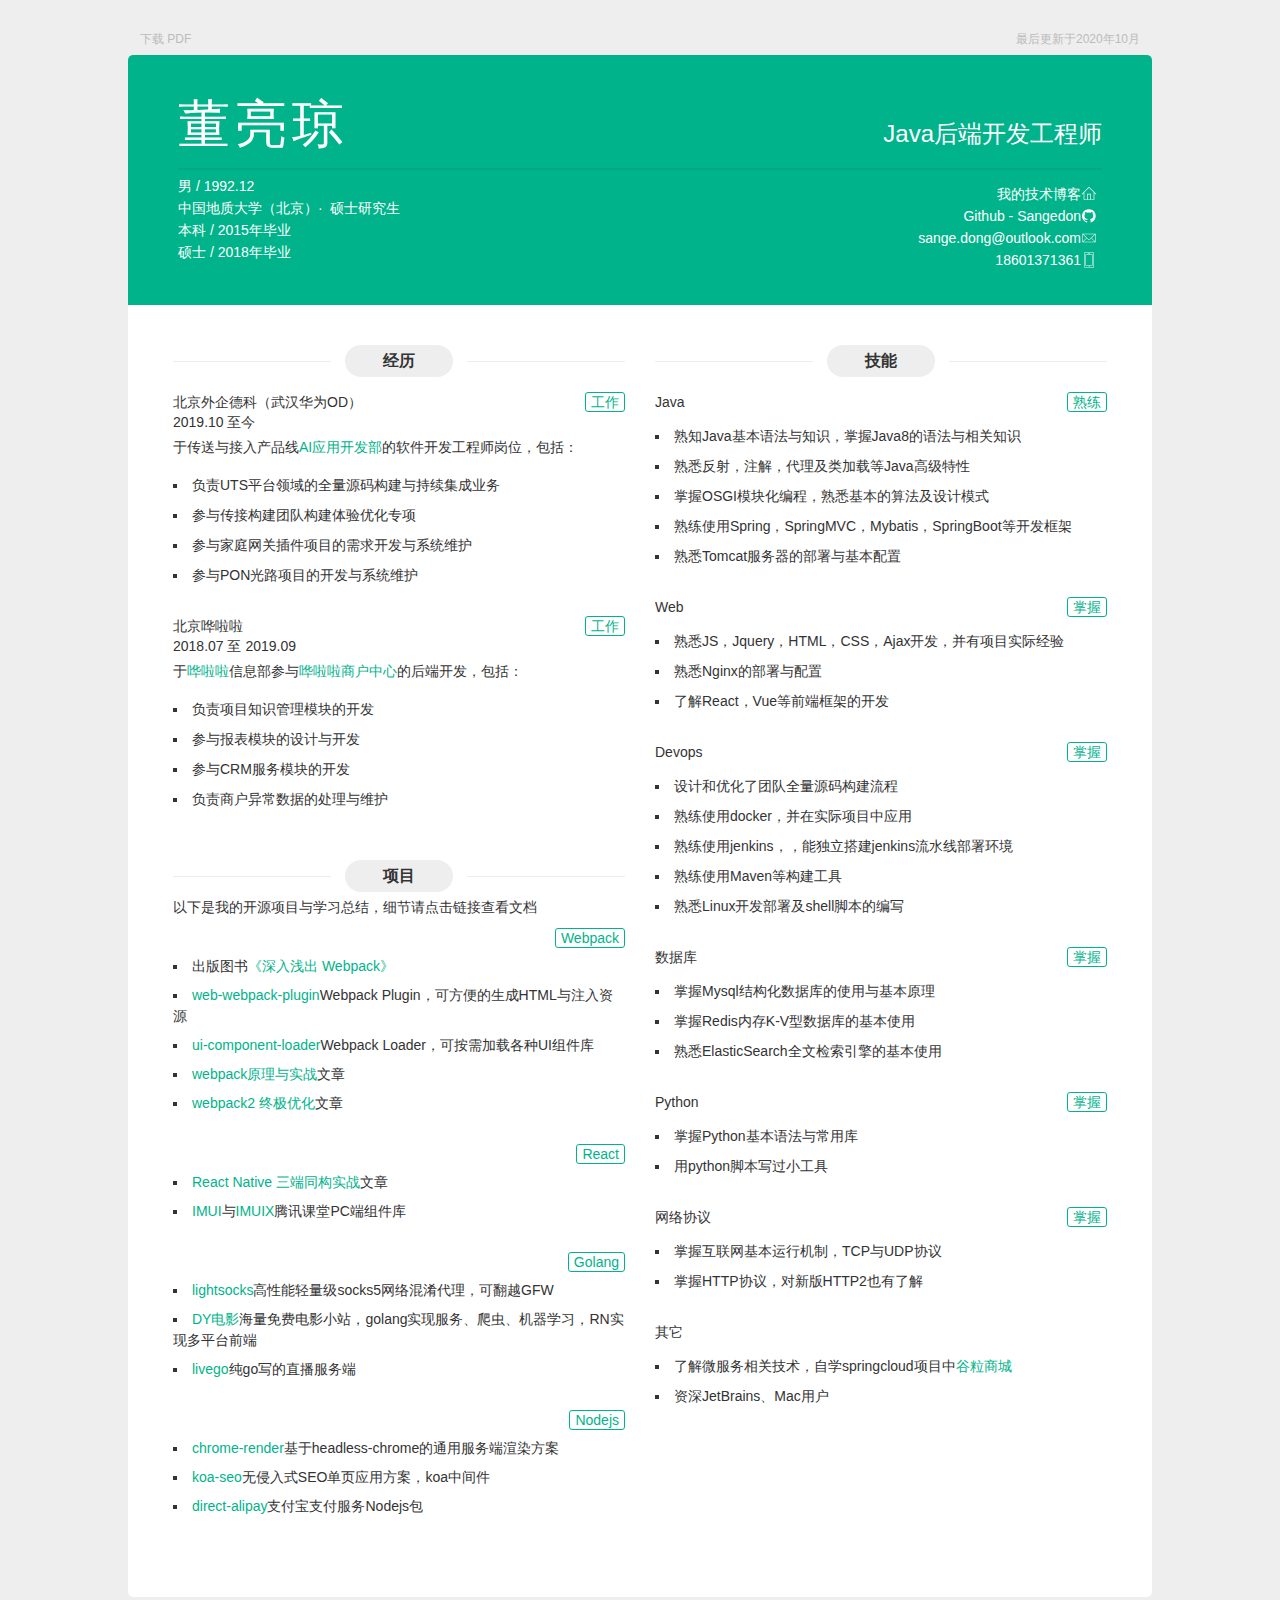
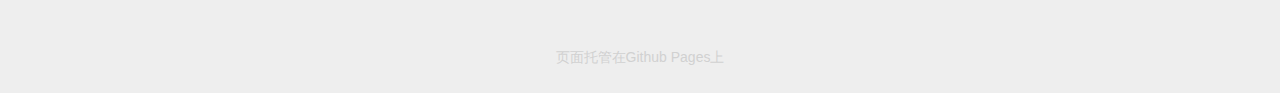
==== commit 68265072: "GitHub Action build docs" ====
--- a/docs/index.html
+++ b/docs/index.html
@@ -1 +1 @@
-<!DOCTYPE html><html><head><meta charset="utf-8"><meta http-equiv="X-UA-Compatible" content="IE=edge"><meta name="viewport" content="width=device-width, initial-scale=1"><title>简历 | 董亮琼</title><style rel="stylesheet">a,abbr,acronym,address,applet,article,aside,audio,b,big,blockquote,body,canvas,caption,center,cite,code,dd,del,details,dfn,div,dl,dt,em,embed,fieldset,figcaption,figure,footer,form,h1,h2,h3,h4,h5,h6,header,hgroup,html,i,iframe,img,ins,kbd,label,legend,li,mark,menu,nav,object,ol,output,p,pre,q,ruby,s,samp,section,small,span,strike,strong,sub,summary,sup,table,tbody,td,tfoot,th,thead,time,tr,tt,u,ul,var,video{margin:0;padding:0;border:0;font:inherit;font-size:100%;vertical-align:baseline}html{line-height:1}ol,ul{list-style:none}table{border-collapse:collapse;border-spacing:0}caption,td,th{text-align:left;font-weight:400;vertical-align:middle}blockquote,q{quotes:none}blockquote:after,blockquote:before,q:after,q:before{content:"";content:none}a img{border:none}elements-of-type(html5-block){display:block}*{-webkit-box-sizing:border-box;-moz-box-sizing:border-box;box-sizing:border-box;user-select:none}body{color:#333;font-size:14px;line-height:1.5;font-family:Helvetica Neue,Helvetica,Arial,Microsoft YaHei,sans-serif;-webkit-font-smoothing:antialiased;-webkit-text-size-adjust:none;background-color:#eee;overflow:auto;padding-top:5px}@media screen and (max-width:1024px){body{padding-top:0}}a{text-decoration:none;color:#00b38a;-webkit-transition:all .2s ease-in-out;-moz-transition:all .2s ease-in-out;-o-transition:all .2s ease-in-out;transition:all .2s ease-in-out}.last-modified{position:absolute;top:30px;left:50%;width:1000px;color:#bbb;margin-left:-500px;font-size:12px;text-align:right}@media screen and (max-width:1024px){.last-modified{display:none}}@media print{.last-modified{display:none}}.download-pdf{position:absolute;top:30px;left:50%;color:#bbb;margin-left:-500px;font-size:12px;text-align:right}@media screen and (max-width:1024px){.download-pdf{display:none}}@media print{.download-pdf{display:none}}.content{position:relative;width:1024px;margin:50px auto;-webkit-border-radius:5px;-moz-border-radius:5px;-ms-border-radius:5px;-o-border-radius:5px;border-radius:5px;background-color:#fff;overflow:hidden}@media screen and (max-width:1024px){.content{width:100%;margin:0;-webkit-border-radius:0;-moz-border-radius:0;-ms-border-radius:0;-o-border-radius:0;border-radius:0}}.content-hd{width:100%;padding:30px 50px;color:#fff;background-color:#00b38a;overflow:hidden}@media screen and (max-width:720px){.content-hd{padding:25px 30px}}@media print{.content-hd{color:#000;background-color:#fff}}.content-hd .title{width:100%;border-bottom:2px solid #00a982;font-size:52px;font-weight:300;overflow:hidden;padding-bottom:5px;margin-bottom:5px}.content-hd .contact,.content-hd .info,.content-hd .job,.content-hd .name{width:50%}@media screen and (max-width:720px){.content-hd .contact,.content-hd .info,.content-hd .job,.content-hd .name{width:100%;text-align:center}}.content-hd .name{float:left}.content-hd .name h1{font-family:Lucida Grande,Hiragino Sans GB,Hiragino Sans GB W3,Helvetica Neue,Helvetica,Arial,Microsoft YaHei,sans-serif;font-weight:500;letter-spacing:5px}@media screen and (max-width:720px){.content-hd .name h1{letter-spacing:0;line-height:1.25;margin-top:10px}}.content-hd .name h1 small{font-weight:400;letter-spacing:0;font-size:24px;padding-left:10px}@media screen and (max-width:720px){.content-hd .name h1 small{display:block;padding-left:0;font-size:20px;line-height:1}}.content-hd .job{float:right;text-align:right}@media screen and (max-width:720px){.content-hd .job{text-align:center}}.content-hd .job h2{display:inline-block;font-size:24px}@media screen and (max-width:720px){.content-hd .job h2{border-top:1px solid #00a982;margin:5px auto 0;padding:10px}}.content-hd .info{float:left;line-height:22px}.content-hd .contact{float:right;text-align:right;padding-right:5px}.content-hd .contact ul{margin:8px 0 4px}@media screen and (max-width:720px){.content-hd .contact ul{text-align:center;margin:16px 0 0}}.content-hd .contact ul>li{height:22px}@media screen and (max-width:720px){.content-hd .contact ul>li{display:inline-block}}.content-hd .contact ul>li>a{color:#fff;font-family:Lucida Grande,Hiragino Sans GB,Hiragino Sans GB W3,Helvetica Neue,Helvetica,Arial,Microsoft YaHei,sans-serif;font-size:14px;line-height:22px}@media print{.content-hd .contact ul>li>a{color:#000}}.content-hd .contact ul>li>a:hover{color:#e8e8e8}@media screen and (max-width:720px){.content-hd .contact ul>li>a .contact-link{display:none}}.content-hd .contact ul>li>a .iconfont{fill:#fff;vertical-align:text-top}@media screen and (max-width:720px){.content-hd .contact ul>li>a .iconfont{margin:5px 8px}}.content-bd{width:100%;min-height:200px;padding:20px 30px 50px;overflow:hidden}@media screen and (max-width:720px){.content-bd{padding:20px 20px 50px}}.content-bd .content-left,.content-bd .content-right{width:50%}@media screen and (max-width:1024px){.content-bd .content-left,.content-bd .content-right{width:100%}}.content-bd .content-left{float:left}.content-bd .content-right{float:right}.content-bd section{overflow:hidden;padding:10px 15px}.content-bd .section-hd{position:relative;height:32px;margin:10px auto 5px;overflow:hidden}.content-bd .section-bd{overflow:hidden}.content-bd .section-bd ul li{margin-top:8px;list-style:square inside}.content-bd .section-bd .item{margin-bottom:20px}.content-bd .section-title-l,.content-bd .section-title-r{position:absolute;top:50%;display:inline-block;width:35%;height:0;vertical-align:middle;border-top:1px solid #ededed}.content-bd .section-title-l{left:0}.content-bd .section-title-r{right:0}.content-bd .section-title{position:relative;z-index:1;width:24%;min-width:100px;margin:0 auto;padding:4px 10px;-webkit-border-radius:32px;-moz-border-radius:32px;-ms-border-radius:32px;-o-border-radius:32px;border-radius:32px;font-size:16px;font-weight:700;text-align:center;background-color:#eee}.content-bd .section-list{padding:10px 0 5px}.content-bd .item-hd{position:relative;padding:10px 0 5px;line-height:20px;overflow:hidden;font-weight:500;min-height:30px}.content-bd .item-hd .item-time{display:inline-block;float:left;width:25%}@media screen and (max-width:720px){.content-bd .item-hd .item-time{width:100%;margin-bottom:5px}}.content-bd .item-hd .item-more{position:absolute;top:10px;right:0}.content-bd .item-hd .item-name{float:left}.content-bd .item-bd{margin-bottom:5px}.content-bd .item-des{margin-bottom:16px}.content-bd .section-content{text-align:justify;word-break:break-all;line-height:22px}.content-bd .section-content em{display:inline-block;font-family:Menlo,Helvetica Neue,Helvetica,Arial,Microsoft YaHei,sans-serif;font-size:12px;line-height:14px;border:1px solid #d1d1d1;-webkit-border-radius:3px;-moz-border-radius:3px;-ms-border-radius:3px;-o-border-radius:3px;border-radius:3px;margin:2px;padding:0 3px;background-color:#f7f7f7}.content-bd .section-content strong{font-family:Helvetica Neue,Helvetica,Arial,Microsoft YaHei,sans-serif;font-size:12px;line-height:14px;border:1px solid #f3f3f3;-webkit-border-radius:3px;-moz-border-radius:3px;-ms-border-radius:3px;-o-border-radius:3px;border-radius:3px;font-weight:500;color:#444;margin:2px;padding:0 3px;background-color:#f6f6f6}.content-bd .practice .item-time{width:100%}.btn{display:inline-block;padding:0 5px;border:1px solid #00b38a;border-radius:3px;color:#00b38a;font-family:Menlo,Helvetica Neue,Helvetica,Arial,Microsoft YaHei,sans-serif;font-size:14px;line-height:18px;text-align:center}.btn:hover{color:#fff;background-color:#00b38a}.github-footer{text-align:center}.github-footer .footer-link{display:inline-block;color:#d1d1d1;margin-bottom:25px}@media screen and (max-width:1024px){.github-footer .footer-link{margin-top:25px}}@media print{.github-footer{display:none}}</style><base target="_blank"></head><body><p class="last-modified">最后更新于2020年10月</p><a class="download-pdf" href="http://resume.sangedon.cn/resume.pdf">下载 PDF</a><main class="content"><header class="content-hd"><section class="title"><div class="name"><h1>董亮琼</h1></div><div class="job"><h2>Java后端开发工程师</h2></div></section><section class="info"><ul><li>男 / 1992.12</li><li>中国地质大学（北京）·&nbsp;&nbsp;硕士研究生</li><li>本科 / 2015年毕业</li><li>硕士 / 2018年毕业</li></ul></section><section class="contact"><ul><li><a href="https://sangedon.cn"><span class="contact-link">我的技术博客</span><span class="iconfont"><svg width="16px" height="16px" viewBox="0 0 1024 1024"><path d="M512 42.581333l-469.333333 469.333333 31.146667 31.146667L170.666667 446.250667l0 438.186667 682.666667 0L853.333333 446.208l96.853333 96.896 31.146667-31.146667L512 42.581333zM426.666667 841.770667l0-298.666667 170.666667 0 0 298.666667L426.666667 841.770667zM810.666667 841.770667l-170.666667 0 0-341.333333L384 500.437333l0 341.333333L213.333333 841.770667 213.333333 403.584l298.666667-298.666667 298.666667 298.666667L810.666667 841.770667z"></path></svg></span></a></li><li><a href="https://github.com/SangeDong"><span class="contact-link">Github - Sangedon</span><span class="iconfont"><svg width="16px" height="16px" viewBox="0 0 1024 1024"><path d="M941.714 512q0 143.433-83.712 258.011t-216.283 158.574q-15.433 2.853-22.565-3.986t-7.131-17.152v-120.576q0-55.442-29.696-81.152 32.585-3.438 58.587-10.277t53.723-22.272 46.299-37.998 30.281-60.014 11.703-86.016q0-69.157-45.129-117.723 21.138-52.005-4.571-116.553-16.018-5.157-46.299 6.29t-52.553 25.161l-21.723 13.714q-53.138-14.848-109.714-14.848t-109.714 14.848q-9.143-6.29-24.283-15.433t-47.726-22.016-49.152-7.717q-25.161 64.585-3.986 116.553-45.129 48.567-45.129 117.723 0 48.567 11.703 85.723t29.989 60.014 46.007 38.29 53.723 22.272 58.587 10.277q-22.857 20.553-28.014 58.843-11.995 5.705-25.71 8.558t-32.585 2.853-37.413-12.288-31.707-35.73q-10.862-18.286-27.721-29.696t-28.27-13.714l-11.447-1.719q-11.995 0-16.567 2.56t-2.853 6.583 5.157 8.009 7.424 6.839l3.986 2.853q12.581 5.705 24.869 21.723t17.993 29.147l5.705 13.129q7.424 21.723 25.161 35.145t38.29 17.152 39.717 3.986 31.707-2.011l13.129-2.304q0 21.723 0.293 50.871t0.293 30.866q0 10.277-7.424 17.152t-22.857 3.986q-132.571-43.995-216.283-158.574t-83.712-258.011q0-119.442 58.843-220.27t159.707-159.707 220.27-58.843 220.27 58.843 159.707 159.707 58.843 220.27z"></path></svg></span></a></li><li><a href="mailto:sange.dong@outlook.com"><span class="contact-link">sange.dong@outlook.com</span><span class="iconfont"><svg width="16px" height="16px" viewBox="0 0 1024 1024"><path d="M903.808 239.04l-818.304 0 0 545.92 852.992 0 0-545.92-34.688 0zM869.664 273.152l-329.536 329.536c-15.04 15.04-41.248 15.04-56.288 0l-329.6-329.536 715.392 0zM119.616 286.752l221.536 221.504-221.536 221.536 0-443.072zM146.848 750.848l218.464-218.432 94.432 94.4c13.952 13.952 32.512 21.664 52.256 21.664s38.304-7.712 52.256-21.664l94.432-94.432 218.432 218.432-730.304 0zM904.384 729.824l-221.536-221.568 221.536-221.568 0 443.136z"></path></svg></span></a></li><li><a href="mailto:sange.dong@outlook.com"><span class="contact-link">18601371361</span><span class="iconfont"><svg width="16px" height="16px" viewBox="0 0 1024 1024"><path d="M256 1024l512 0c26.464 0 48-21.536 48-48l0-928c0-26.464-21.536-48-48-48l-512 0c-26.464 0-48 21.536-48 48l0 928c0 26.464 21.536 48 48 48zM240 48c0-8.832 7.168-16 16-16l512 0c8.832 0 16 7.168 16 16l0 928c0 8.832-7.168 16-16 16l-512 0c-8.832 0-16-7.168-16-16l0-928zM288 864l448 0c8.832 0 16-7.168 16-16l0-672c0-8.832-7.168-16-16-16l-448 0c-8.832 0-16 7.168-16 16l0 672c0 8.832 7.168 16 16 16zM304 192l416 0 0 640-416 0 0-640zM496 928c0 17.664 14.336 32 32 32s32-14.336 32-32c0-17.664-14.336-32-32-32-17.664 0-32 14.336-32 32zM448 128l128 0c8.832 0 16-7.168 16-16s-7.168-16-16-16l-128 0c-8.832 0-16 7.168-16 16s7.168 16 16 16z"></path></svg></span></a></li></ul></section></header><div class="content-bd"><div class="content-left"><section class="practice"><header class="section-hd"><span class="section-title-l"></span><h2 class="section-title">经历</h2><span class="section-title-r"></span></header><div class="section-bd"><div class="item"><header class="item-hd"><h3 class="item-name">北京外企德科（武汉华为OD）</h3><span class="item-time">2019.10 至今</span><a class="btn item-more" href="https://www.huawei.com/cn/gallery/facilities/hw_277229">工作</a></header><div class="item-bd"><p class="item-des">于传送与接入产品线<a>AI应用开发部</a>的软件开发工程师岗位，包括：</p><ul class="section-content"><li>负责UTS平台领域的全量源码构建与持续集成业务</li><li>参与传接构建团队构建体验优化专项</li><li>参与家庭网关插件项目的需求开发与系统维护</li><li>参与PON光路项目的开发与系统维护</li></ul></div></div><div class="item"><header class="item-hd"><h3 class="item-name">北京哗啦啦</h3><span class="item-time">2018.07 至 2019.09</span><a class="btn item-more" href="http://www.hualala.com">工作</a></header><div class="item-bd"><p class="item-des">于<a href="http://www.hualala.com">哗啦啦</a>信息部参与<a href="https://passport.hualala.com/login?redirectURL=https%3A%2F%2Fshop.hualala.com#" redirectURL="https://shop.hualala.com#">哗啦啦商户中心</a>的后端开发，包括：</p><ul class="section-content"><li>负责项目知识管理模块的开发</li><li>参与报表模块的设计与开发</li><li>参与CRM服务模块的开发</li><li>负责商户异常数据的处理与维护</li></ul></div></div></div></section><section class="project"><header class="section-hd"><span class="section-title-l"></span><h2 class="section-title">项目</h2><span class="section-title-r"></span></header><div class="section-bd">以下是我的开源项目与学习总结，细节请点击链接查看文档<div class="item"><header class="item-hd"><a class="btn item-more" href="https://webpack.js.org">Webpack</a></header><div class="item-bd"><ul><li>出版图书<a href="http://webpack.wuhaolin.cn/">《深入浅出 Webpack》</a></li><li><a href="https://github.com/gwuhaolin/web-webpack-plugin">web-webpack-plugin</a>Webpack Plugin，可方便的生成HTML与注入资源</li><li><a href="https://github.com/gwuhaolin/web-webpack-plugin">ui-component-loader</a>Webpack Loader，可按需加载各种UI组件库</li><li><a href="https://github.com/gwuhaolin/blog/issues/4">webpack原理与实战</a>文章</li><li><a href="https://github.com/gwuhaolin/blog/issues/2">webpack2 终极优化</a>文章</li></ul></div></div><div class="item"><header class="item-hd"><a class="btn item-more" href="https://facebook.github.io/react/">React</a></header><div class="item-bd"><ul><li><a href="https://www.ibm.com/developerworks/cn/web/wa-universal-react-native/index.html">React Native 三端同构实战</a>文章</li><li><a href="http://imweb.github.io/imui/">IMUI</a>与<a href="http://imweb.github.io/imuix/">IMUIX</a>腾讯课堂PC端组件库</li></ul></div></div><div class="item"><header class="item-hd"><a class="btn item-more" href="https://golang.org">Golang</a></header><div class="item-bd"><ul><li><a href="https://github.com/gwuhaolin/lightsocks">lightsocks</a>高性能轻量级socks5网络混淆代理，可翻越GFW</li><li><a href="https://dy.wuhaolin.cn/">DY电影</a>海量免费电影小站，golang实现服务、爬虫、机器学习，RN实现多平台前端</li><li><a href="https://github.com/gwuhaolin/livego">livego</a>纯go写的直播服务端</li></ul></div></div><div class="item"><header class="item-hd"><a class="btn item-more" href="https://nodejs.org">Nodejs</a></header><div class="item-bd"><ul><li><a href="https://github.com/gwuhaolin/chrome-render">chrome-render</a>基于headless-chrome的通用服务端渲染方案</li><li><a href="https://github.com/gwuhaolin/koa-seo">koa-seo</a>无侵入式SEO单页应用方案，koa中间件</li><li><a href="https://github.com/gwuhaolin/direct-alipay">direct-alipay</a>支付宝支付服务Nodejs包</li></ul></div></div></div></section></div><div class="content-right"><section class="skill"><header class="section-hd"><span class="section-title-l"></span><h2 class="section-title">技能</h2><span class="section-title-r"></span></header><div class="section-bd"><div class="item"><header class="item-hd"><span class="item-time">Web</span><a class="btn item-more">精通</a></header><div class="item-bd"><ul class="section-content"><li>熟知JS基本语法与知识，掌握最新JS语法与API，熟练TypeScript</li><li>掌握网页重构所需的CSS、SCSS</li><li>掌握前端流行框架React、Vue、Angular</li><li>开发多个浏览器插件<a href="https://chrome.google.com/webstore/detail/%E7%99%BE%E5%BA%A6%E6%96%87%E5%BA%93%E5%85%8D%E8%B4%B9%E4%B8%8B%E8%BD%BD/imjoocoajfjgnabmlbgpcnpieibibhmd?hl=zh-CN&amp;authuser=0" hl="zh-CN" authuser="0">百度文库下载</a>、<a href="https://chrome.google.com/webstore/detail/%E4%BD%8E%E4%BB%B7%E9%9B%B7%E8%BE%BE/hgbfabcmmeahnfcodhpompojenmpoiam?hl=zh-CN" hl="zh-CN">低价雷达</a>、<a href="https://chrome.google.com/webstore/detail/b%E7%AB%99%E8%A7%86%E9%A2%91%E4%B8%8B%E8%BD%BD/ohfnohibneicledlcolmfeochkmbecjd?hl=zh-CN&amp;authuser=0" hl="zh-CN" authuser="0">B站视频下载</a></li></ul></div></div><div class="item"><header class="item-hd"><span class="item-time">React</span><a class="btn item-more">精通</a></header><div class="item-bd"><ul class="section-content"><li>用React开发大型复杂应用，熟知React原理与生态技术栈经验丰富</li><li>掌握React调试、性能优化、同构、ReactNative等扩展技能</li></ul></div></div><div class="item"><header class="item-hd"><span class="item-time">Webpack</span><a class="btn item-more">精通</a></header><div class="item-bd"><ul class="section-content"><li>设计和优化了团队多个大型项目的构建工具</li><li>熟知Webpack原理，可以开发复杂Webpack Plugin &amp; Loader</li></ul></div></div><div class="item"><header class="item-hd"><span class="item-time">Nodejs</span><a class="btn item-more">熟练</a></header><div class="item-bd"><ul class="section-content"><li>掌握Nodejs标准库及模型，在实际项目中多处使用Nodejs</li><li>用Nodejs开发过服务中间件与其它构建工具</li></ul></div></div><div class="item"><header class="item-hd"><span class="item-time">Golang</span><a class="btn item-more">熟练</a></header><div class="item-bd"><ul class="section-content"><li>掌握golang基本语法与标准库</li><li>用golang开发过多个服务与库</li></ul></div></div><div class="item"><header class="item-hd"><span class="item-time">网络协议</span><a class="btn item-more">掌握</a></header><div class="item-bd"><ul class="section-content"><li><a href="https://github.com/gwuhaolin/blog/issues/12">掌握互联网基本运行机制，TCP与UDP协议</a></li><li>掌握HTTP协议，对新版HTTP2也有了解</li></ul></div></div><div class="item"><header class="item-hd"><span class="item-time">音视频</span><a class="btn item-more">掌握</a></header><div class="item-bd"><ul class="section-content"><li><a href="https://github.com/gwuhaolin/blog/issues/3">掌握音视频基础概念编解码知识与常见音视频传输协议</a></li><li><a href="https://github.com/gwuhaolin/reflv">掌握Web直播技术架构与原理</a></li></ul></div></div><div class="item"><header class="item-hd"><span class="item-time">数据库</span><a class="btn item-more">掌握</a></header><div class="item-bd"><ul class="section-content"><li><a href="https://github.com/gwuhaolin/blog/issues/25">掌握关系型数据库基本概念与SQL，了解数据库性能优化方法</a></li><li>会用Postgres</li></ul></div></div><div class="item"><header class="item-hd"><span class="item-time">其它</span></header><div class="item-bd"><ul class="section-content"><li><a href="https://juejin.im/user/5780cb861532bc005f2d30e9">掘金值得关注的专栏作者</a></li><li><a href="https://www.ibm.com/developerworks/cn/web/wa-lo-webassembly-status-and-reality/index.html">IBM Dev社区特约作者</a></li><li>掌握Docker并在多个项目实战</li><li>会一些Java、Python，正在自学机器学习中</li><li>资深JetBrains、Mac用户</li></ul></div></div></div></section></div></div></main><footer class="github-footer"><a class="footer-link" href="https://github.com/gwuhaolin/resume">页面托管在Github Pages上</a></footer></body></html>+<!DOCTYPE html><html><head><meta charset="utf-8"><meta http-equiv="X-UA-Compatible" content="IE=edge"><meta name="viewport" content="width=device-width, initial-scale=1"><title>简历 | 董亮琼</title><style rel="stylesheet">a,abbr,acronym,address,applet,article,aside,audio,b,big,blockquote,body,canvas,caption,center,cite,code,dd,del,details,dfn,div,dl,dt,em,embed,fieldset,figcaption,figure,footer,form,h1,h2,h3,h4,h5,h6,header,hgroup,html,i,iframe,img,ins,kbd,label,legend,li,mark,menu,nav,object,ol,output,p,pre,q,ruby,s,samp,section,small,span,strike,strong,sub,summary,sup,table,tbody,td,tfoot,th,thead,time,tr,tt,u,ul,var,video{margin:0;padding:0;border:0;font:inherit;font-size:100%;vertical-align:baseline}html{line-height:1}ol,ul{list-style:none}table{border-collapse:collapse;border-spacing:0}caption,td,th{text-align:left;font-weight:400;vertical-align:middle}blockquote,q{quotes:none}blockquote:after,blockquote:before,q:after,q:before{content:"";content:none}a img{border:none}elements-of-type(html5-block){display:block}*{-webkit-box-sizing:border-box;-moz-box-sizing:border-box;box-sizing:border-box;user-select:none}body{color:#333;font-size:14px;line-height:1.5;font-family:Helvetica Neue,Helvetica,Arial,Microsoft YaHei,sans-serif;-webkit-font-smoothing:antialiased;-webkit-text-size-adjust:none;background-color:#eee;overflow:auto;padding-top:5px}@media screen and (max-width:1024px){body{padding-top:0}}a{text-decoration:none;color:#00b38a;-webkit-transition:all .2s ease-in-out;-moz-transition:all .2s ease-in-out;-o-transition:all .2s ease-in-out;transition:all .2s ease-in-out}.last-modified{position:absolute;top:30px;left:50%;width:1000px;color:#bbb;margin-left:-500px;font-size:12px;text-align:right}@media screen and (max-width:1024px){.last-modified{display:none}}@media print{.last-modified{display:none}}.download-pdf{position:absolute;top:30px;left:50%;color:#bbb;margin-left:-500px;font-size:12px;text-align:right}@media screen and (max-width:1024px){.download-pdf{display:none}}@media print{.download-pdf{display:none}}.content{position:relative;width:1024px;margin:50px auto;-webkit-border-radius:5px;-moz-border-radius:5px;-ms-border-radius:5px;-o-border-radius:5px;border-radius:5px;background-color:#fff;overflow:hidden}@media screen and (max-width:1024px){.content{width:100%;margin:0;-webkit-border-radius:0;-moz-border-radius:0;-ms-border-radius:0;-o-border-radius:0;border-radius:0}}.content-hd{width:100%;padding:30px 50px;color:#fff;background-color:#00b38a;overflow:hidden}@media screen and (max-width:720px){.content-hd{padding:25px 30px}}@media print{.content-hd{color:#000;background-color:#fff}}.content-hd .title{width:100%;border-bottom:2px solid #00a982;font-size:52px;font-weight:300;overflow:hidden;padding-bottom:5px;margin-bottom:5px}.content-hd .contact,.content-hd .info,.content-hd .job,.content-hd .name{width:50%}@media screen and (max-width:720px){.content-hd .contact,.content-hd .info,.content-hd .job,.content-hd .name{width:100%;text-align:center}}.content-hd .name{float:left}.content-hd .name h1{font-family:Lucida Grande,Hiragino Sans GB,Hiragino Sans GB W3,Helvetica Neue,Helvetica,Arial,Microsoft YaHei,sans-serif;font-weight:500;letter-spacing:5px}@media screen and (max-width:720px){.content-hd .name h1{letter-spacing:0;line-height:1.25;margin-top:10px}}.content-hd .name h1 small{font-weight:400;letter-spacing:0;font-size:24px;padding-left:10px}@media screen and (max-width:720px){.content-hd .name h1 small{display:block;padding-left:0;font-size:20px;line-height:1}}.content-hd .job{float:right;text-align:right}@media screen and (max-width:720px){.content-hd .job{text-align:center}}.content-hd .job h2{display:inline-block;font-size:24px}@media screen and (max-width:720px){.content-hd .job h2{border-top:1px solid #00a982;margin:5px auto 0;padding:10px}}.content-hd .info{float:left;line-height:22px}.content-hd .contact{float:right;text-align:right;padding-right:5px}.content-hd .contact ul{margin:8px 0 4px}@media screen and (max-width:720px){.content-hd .contact ul{text-align:center;margin:16px 0 0}}.content-hd .contact ul>li{height:22px}@media screen and (max-width:720px){.content-hd .contact ul>li{display:inline-block}}.content-hd .contact ul>li>a{color:#fff;font-family:Lucida Grande,Hiragino Sans GB,Hiragino Sans GB W3,Helvetica Neue,Helvetica,Arial,Microsoft YaHei,sans-serif;font-size:14px;line-height:22px}@media print{.content-hd .contact ul>li>a{color:#000}}.content-hd .contact ul>li>a:hover{color:#e8e8e8}@media screen and (max-width:720px){.content-hd .contact ul>li>a .contact-link{display:none}}.content-hd .contact ul>li>a .iconfont{fill:#fff;vertical-align:text-top}@media screen and (max-width:720px){.content-hd .contact ul>li>a .iconfont{margin:5px 8px}}.content-bd{width:100%;min-height:200px;padding:20px 30px 50px;overflow:hidden}@media screen and (max-width:720px){.content-bd{padding:20px 20px 50px}}.content-bd .content-left,.content-bd .content-right{width:50%}@media screen and (max-width:1024px){.content-bd .content-left,.content-bd .content-right{width:100%}}.content-bd .content-left{float:left}.content-bd .content-right{float:right}.content-bd section{overflow:hidden;padding:10px 15px}.content-bd .section-hd{position:relative;height:32px;margin:10px auto 5px;overflow:hidden}.content-bd .section-bd{overflow:hidden}.content-bd .section-bd ul li{margin-top:8px;list-style:square inside}.content-bd .section-bd .item{margin-bottom:20px}.content-bd .section-title-l,.content-bd .section-title-r{position:absolute;top:50%;display:inline-block;width:35%;height:0;vertical-align:middle;border-top:1px solid #ededed}.content-bd .section-title-l{left:0}.content-bd .section-title-r{right:0}.content-bd .section-title{position:relative;z-index:1;width:24%;min-width:100px;margin:0 auto;padding:4px 10px;-webkit-border-radius:32px;-moz-border-radius:32px;-ms-border-radius:32px;-o-border-radius:32px;border-radius:32px;font-size:16px;font-weight:700;text-align:center;background-color:#eee}.content-bd .section-list{padding:10px 0 5px}.content-bd .item-hd{position:relative;padding:10px 0 5px;line-height:20px;overflow:hidden;font-weight:500;min-height:30px}.content-bd .item-hd .item-time{display:inline-block;float:left;width:25%}@media screen and (max-width:720px){.content-bd .item-hd .item-time{width:100%;margin-bottom:5px}}.content-bd .item-hd .item-more{position:absolute;top:10px;right:0}.content-bd .item-hd .item-name{float:left}.content-bd .item-bd{margin-bottom:5px}.content-bd .item-des{margin-bottom:16px}.content-bd .section-content{text-align:justify;word-break:break-all;line-height:22px}.content-bd .section-content em{display:inline-block;font-family:Menlo,Helvetica Neue,Helvetica,Arial,Microsoft YaHei,sans-serif;font-size:12px;line-height:14px;border:1px solid #d1d1d1;-webkit-border-radius:3px;-moz-border-radius:3px;-ms-border-radius:3px;-o-border-radius:3px;border-radius:3px;margin:2px;padding:0 3px;background-color:#f7f7f7}.content-bd .section-content strong{font-family:Helvetica Neue,Helvetica,Arial,Microsoft YaHei,sans-serif;font-size:12px;line-height:14px;border:1px solid #f3f3f3;-webkit-border-radius:3px;-moz-border-radius:3px;-ms-border-radius:3px;-o-border-radius:3px;border-radius:3px;font-weight:500;color:#444;margin:2px;padding:0 3px;background-color:#f6f6f6}.content-bd .practice .item-time{width:100%}.btn{display:inline-block;padding:0 5px;border:1px solid #00b38a;border-radius:3px;color:#00b38a;font-family:Menlo,Helvetica Neue,Helvetica,Arial,Microsoft YaHei,sans-serif;font-size:14px;line-height:18px;text-align:center}.btn:hover{color:#fff;background-color:#00b38a}.github-footer{text-align:center}.github-footer .footer-link{display:inline-block;color:#d1d1d1;margin-bottom:25px}@media screen and (max-width:1024px){.github-footer .footer-link{margin-top:25px}}@media print{.github-footer{display:none}}</style><base target="_blank"></head><body><p class="last-modified">最后更新于2020年10月</p><a class="download-pdf" href="http://resume.sangedon.cn/resume.pdf">下载 PDF</a><main class="content"><header class="content-hd"><section class="title"><div class="name"><h1>董亮琼</h1></div><div class="job"><h2>Java后端开发工程师</h2></div></section><section class="info"><ul><li>男 / 1992.12</li><li>中国地质大学（北京）·&nbsp;&nbsp;硕士研究生</li><li>本科 / 2015年毕业</li><li>硕士 / 2018年毕业</li></ul></section><section class="contact"><ul><li><a href="https://sangedon.cn"><span class="contact-link">我的技术博客</span><span class="iconfont"><svg width="16px" height="16px" viewBox="0 0 1024 1024"><path d="M512 42.581333l-469.333333 469.333333 31.146667 31.146667L170.666667 446.250667l0 438.186667 682.666667 0L853.333333 446.208l96.853333 96.896 31.146667-31.146667L512 42.581333zM426.666667 841.770667l0-298.666667 170.666667 0 0 298.666667L426.666667 841.770667zM810.666667 841.770667l-170.666667 0 0-341.333333L384 500.437333l0 341.333333L213.333333 841.770667 213.333333 403.584l298.666667-298.666667 298.666667 298.666667L810.666667 841.770667z"></path></svg></span></a></li><li><a href="https://github.com/SangeDong"><span class="contact-link">Github - Sangedon</span><span class="iconfont"><svg width="16px" height="16px" viewBox="0 0 1024 1024"><path d="M941.714 512q0 143.433-83.712 258.011t-216.283 158.574q-15.433 2.853-22.565-3.986t-7.131-17.152v-120.576q0-55.442-29.696-81.152 32.585-3.438 58.587-10.277t53.723-22.272 46.299-37.998 30.281-60.014 11.703-86.016q0-69.157-45.129-117.723 21.138-52.005-4.571-116.553-16.018-5.157-46.299 6.29t-52.553 25.161l-21.723 13.714q-53.138-14.848-109.714-14.848t-109.714 14.848q-9.143-6.29-24.283-15.433t-47.726-22.016-49.152-7.717q-25.161 64.585-3.986 116.553-45.129 48.567-45.129 117.723 0 48.567 11.703 85.723t29.989 60.014 46.007 38.29 53.723 22.272 58.587 10.277q-22.857 20.553-28.014 58.843-11.995 5.705-25.71 8.558t-32.585 2.853-37.413-12.288-31.707-35.73q-10.862-18.286-27.721-29.696t-28.27-13.714l-11.447-1.719q-11.995 0-16.567 2.56t-2.853 6.583 5.157 8.009 7.424 6.839l3.986 2.853q12.581 5.705 24.869 21.723t17.993 29.147l5.705 13.129q7.424 21.723 25.161 35.145t38.29 17.152 39.717 3.986 31.707-2.011l13.129-2.304q0 21.723 0.293 50.871t0.293 30.866q0 10.277-7.424 17.152t-22.857 3.986q-132.571-43.995-216.283-158.574t-83.712-258.011q0-119.442 58.843-220.27t159.707-159.707 220.27-58.843 220.27 58.843 159.707 159.707 58.843 220.27z"></path></svg></span></a></li><li><a href="mailto:sange.dong@outlook.com"><span class="contact-link">sange.dong@outlook.com</span><span class="iconfont"><svg width="16px" height="16px" viewBox="0 0 1024 1024"><path d="M903.808 239.04l-818.304 0 0 545.92 852.992 0 0-545.92-34.688 0zM869.664 273.152l-329.536 329.536c-15.04 15.04-41.248 15.04-56.288 0l-329.6-329.536 715.392 0zM119.616 286.752l221.536 221.504-221.536 221.536 0-443.072zM146.848 750.848l218.464-218.432 94.432 94.4c13.952 13.952 32.512 21.664 52.256 21.664s38.304-7.712 52.256-21.664l94.432-94.432 218.432 218.432-730.304 0zM904.384 729.824l-221.536-221.568 221.536-221.568 0 443.136z"></path></svg></span></a></li><li><a href="mailto:sange.dong@outlook.com"><span class="contact-link">18601371361</span><span class="iconfont"><svg width="16px" height="16px" viewBox="0 0 1024 1024"><path d="M256 1024l512 0c26.464 0 48-21.536 48-48l0-928c0-26.464-21.536-48-48-48l-512 0c-26.464 0-48 21.536-48 48l0 928c0 26.464 21.536 48 48 48zM240 48c0-8.832 7.168-16 16-16l512 0c8.832 0 16 7.168 16 16l0 928c0 8.832-7.168 16-16 16l-512 0c-8.832 0-16-7.168-16-16l0-928zM288 864l448 0c8.832 0 16-7.168 16-16l0-672c0-8.832-7.168-16-16-16l-448 0c-8.832 0-16 7.168-16 16l0 672c0 8.832 7.168 16 16 16zM304 192l416 0 0 640-416 0 0-640zM496 928c0 17.664 14.336 32 32 32s32-14.336 32-32c0-17.664-14.336-32-32-32-17.664 0-32 14.336-32 32zM448 128l128 0c8.832 0 16-7.168 16-16s-7.168-16-16-16l-128 0c-8.832 0-16 7.168-16 16s7.168 16 16 16z"></path></svg></span></a></li></ul></section></header><div class="content-bd"><div class="content-left"><section class="practice"><header class="section-hd"><span class="section-title-l"></span><h2 class="section-title">经历</h2><span class="section-title-r"></span></header><div class="section-bd"><div class="item"><header class="item-hd"><h3 class="item-name">北京外企德科（武汉华为OD）</h3><span class="item-time">2019.10 至今</span><a class="btn item-more" href="https://www.huawei.com/cn/gallery/facilities/hw_277229">工作</a></header><div class="item-bd"><p class="item-des">于传送与接入产品线<a>AI应用开发部</a>的软件开发工程师岗位，包括：</p><ul class="section-content"><li>负责UTS平台领域的全量源码构建与持续集成业务</li><li>参与传接构建团队构建体验优化专项</li><li>参与家庭网关插件项目的需求开发与系统维护</li><li>参与PON光路项目的开发与系统维护</li></ul></div></div><div class="item"><header class="item-hd"><h3 class="item-name">北京哗啦啦</h3><span class="item-time">2018.07 至 2019.09</span><a class="btn item-more" href="http://www.hualala.com">工作</a></header><div class="item-bd"><p class="item-des">于<a href="http://www.hualala.com">哗啦啦</a>信息部参与<a href="https://passport.hualala.com/login?redirectURL=https%3A%2F%2Fshop.hualala.com#" redirectURL="https://shop.hualala.com#">哗啦啦商户中心</a>的后端开发，包括：</p><ul class="section-content"><li>负责项目知识管理模块的开发</li><li>参与报表模块的设计与开发</li><li>参与CRM服务模块的开发</li><li>负责商户异常数据的处理与维护</li></ul></div></div></div></section><section class="project"><header class="section-hd"><span class="section-title-l"></span><h2 class="section-title">项目</h2><span class="section-title-r"></span></header><div class="section-bd">以下是我的开源项目与学习总结，细节请点击链接查看文档<div class="item"><header class="item-hd"><a class="btn item-more" href="https://webpack.js.org">Webpack</a></header><div class="item-bd"><ul><li>出版图书<a href="http://webpack.wuhaolin.cn/">《深入浅出 Webpack》</a></li><li><a href="https://github.com/gwuhaolin/web-webpack-plugin">web-webpack-plugin</a>Webpack Plugin，可方便的生成HTML与注入资源</li><li><a href="https://github.com/gwuhaolin/web-webpack-plugin">ui-component-loader</a>Webpack Loader，可按需加载各种UI组件库</li><li><a href="https://github.com/gwuhaolin/blog/issues/4">webpack原理与实战</a>文章</li><li><a href="https://github.com/gwuhaolin/blog/issues/2">webpack2 终极优化</a>文章</li></ul></div></div><div class="item"><header class="item-hd"><a class="btn item-more" href="https://facebook.github.io/react/">React</a></header><div class="item-bd"><ul><li><a href="https://www.ibm.com/developerworks/cn/web/wa-universal-react-native/index.html">React Native 三端同构实战</a>文章</li><li><a href="http://imweb.github.io/imui/">IMUI</a>与<a href="http://imweb.github.io/imuix/">IMUIX</a>腾讯课堂PC端组件库</li></ul></div></div><div class="item"><header class="item-hd"><a class="btn item-more" href="https://golang.org">Golang</a></header><div class="item-bd"><ul><li><a href="https://github.com/gwuhaolin/lightsocks">lightsocks</a>高性能轻量级socks5网络混淆代理，可翻越GFW</li><li><a href="https://dy.wuhaolin.cn/">DY电影</a>海量免费电影小站，golang实现服务、爬虫、机器学习，RN实现多平台前端</li><li><a href="https://github.com/gwuhaolin/livego">livego</a>纯go写的直播服务端</li></ul></div></div><div class="item"><header class="item-hd"><a class="btn item-more" href="https://nodejs.org">Nodejs</a></header><div class="item-bd"><ul><li><a href="https://github.com/gwuhaolin/chrome-render">chrome-render</a>基于headless-chrome的通用服务端渲染方案</li><li><a href="https://github.com/gwuhaolin/koa-seo">koa-seo</a>无侵入式SEO单页应用方案，koa中间件</li><li><a href="https://github.com/gwuhaolin/direct-alipay">direct-alipay</a>支付宝支付服务Nodejs包</li></ul></div></div></div></section></div><div class="content-right"><section class="skill"><header class="section-hd"><span class="section-title-l"></span><h2 class="section-title">技能</h2><span class="section-title-r"></span></header><div class="section-bd"><div class="item"><header class="item-hd"><span class="item-time">Java</span><a class="btn item-more">熟练</a></header><div class="item-bd"><ul class="section-content"><li>熟知Java基本语法与知识，掌握Java8的语法与相关知识</li><li>熟悉反射，注解，代理及类加载等Java高级特性</li><li>掌握OSGI模块化编程，熟悉基本的算法及设计模式</li><li>熟练使用Spring，SpringMVC，Mybatis，SpringBoot等开发框架</li><li>熟悉Tomcat服务器的部署与基本配置</li></ul></div></div><div class="item"><header class="item-hd"><span class="item-time">Web</span><a class="btn item-more">掌握</a></header><div class="item-bd"><ul class="section-content"><li>熟悉JS，Jquery，HTML，CSS，Ajax开发，并有项目实际经验</li><li>熟悉Nginx的部署与配置</li><li>了解React，Vue等前端框架的开发</li></ul></div></div><div class="item"><header class="item-hd"><span class="item-time">Devops</span><a class="btn item-more">掌握</a></header><div class="item-bd"><ul class="section-content"><li>设计和优化了团队全量源码构建流程</li><li>熟练使用docker，并在实际项目中应用</li><li>熟练使用jenkins，，能独立搭建jenkins流水线部署环境</li><li>熟练使用Maven等构建工具</li><li>熟悉Linux开发部署及shell脚本的编写</li></ul></div></div><div class="item"><header class="item-hd"><span class="item-time">数据库</span><a class="btn item-more">掌握</a></header><div class="item-bd"><ul class="section-content"><li>掌握Mysql结构化数据库的使用与基本原理</li><li>掌握Redis内存K-V型数据库的基本使用</li><li>熟悉ElasticSearch全文检索引擎的基本使用</li></ul></div></div><div class="item"><header class="item-hd"><span class="item-time">Python</span><a class="btn item-more">掌握</a></header><div class="item-bd"><ul class="section-content"><li>掌握Python基本语法与常用库</li><li>用python脚本写过小工具</li></ul></div></div><div class="item"><header class="item-hd"><span class="item-time">网络协议</span><a class="btn item-more">掌握</a></header><div class="item-bd"><ul class="section-content"><li>掌握互联网基本运行机制，TCP与UDP协议</li><li>掌握HTTP协议，对新版HTTP2也有了解</li></ul></div></div><div class="item"><header class="item-hd"><span class="item-time">其它</span></header><div class="item-bd"><ul class="section-content"><li>了解微服务相关技术，自学springcloud项目中<a href="https://gitee.com/sangedon/gulimall">谷粒商城</a></li><li>资深JetBrains、Mac用户</li></ul></div></div></div></section></div></div></main><footer class="github-footer"><a class="footer-link" href="https://github.com/gwuhaolin/resume">页面托管在Github Pages上</a></footer></body></html>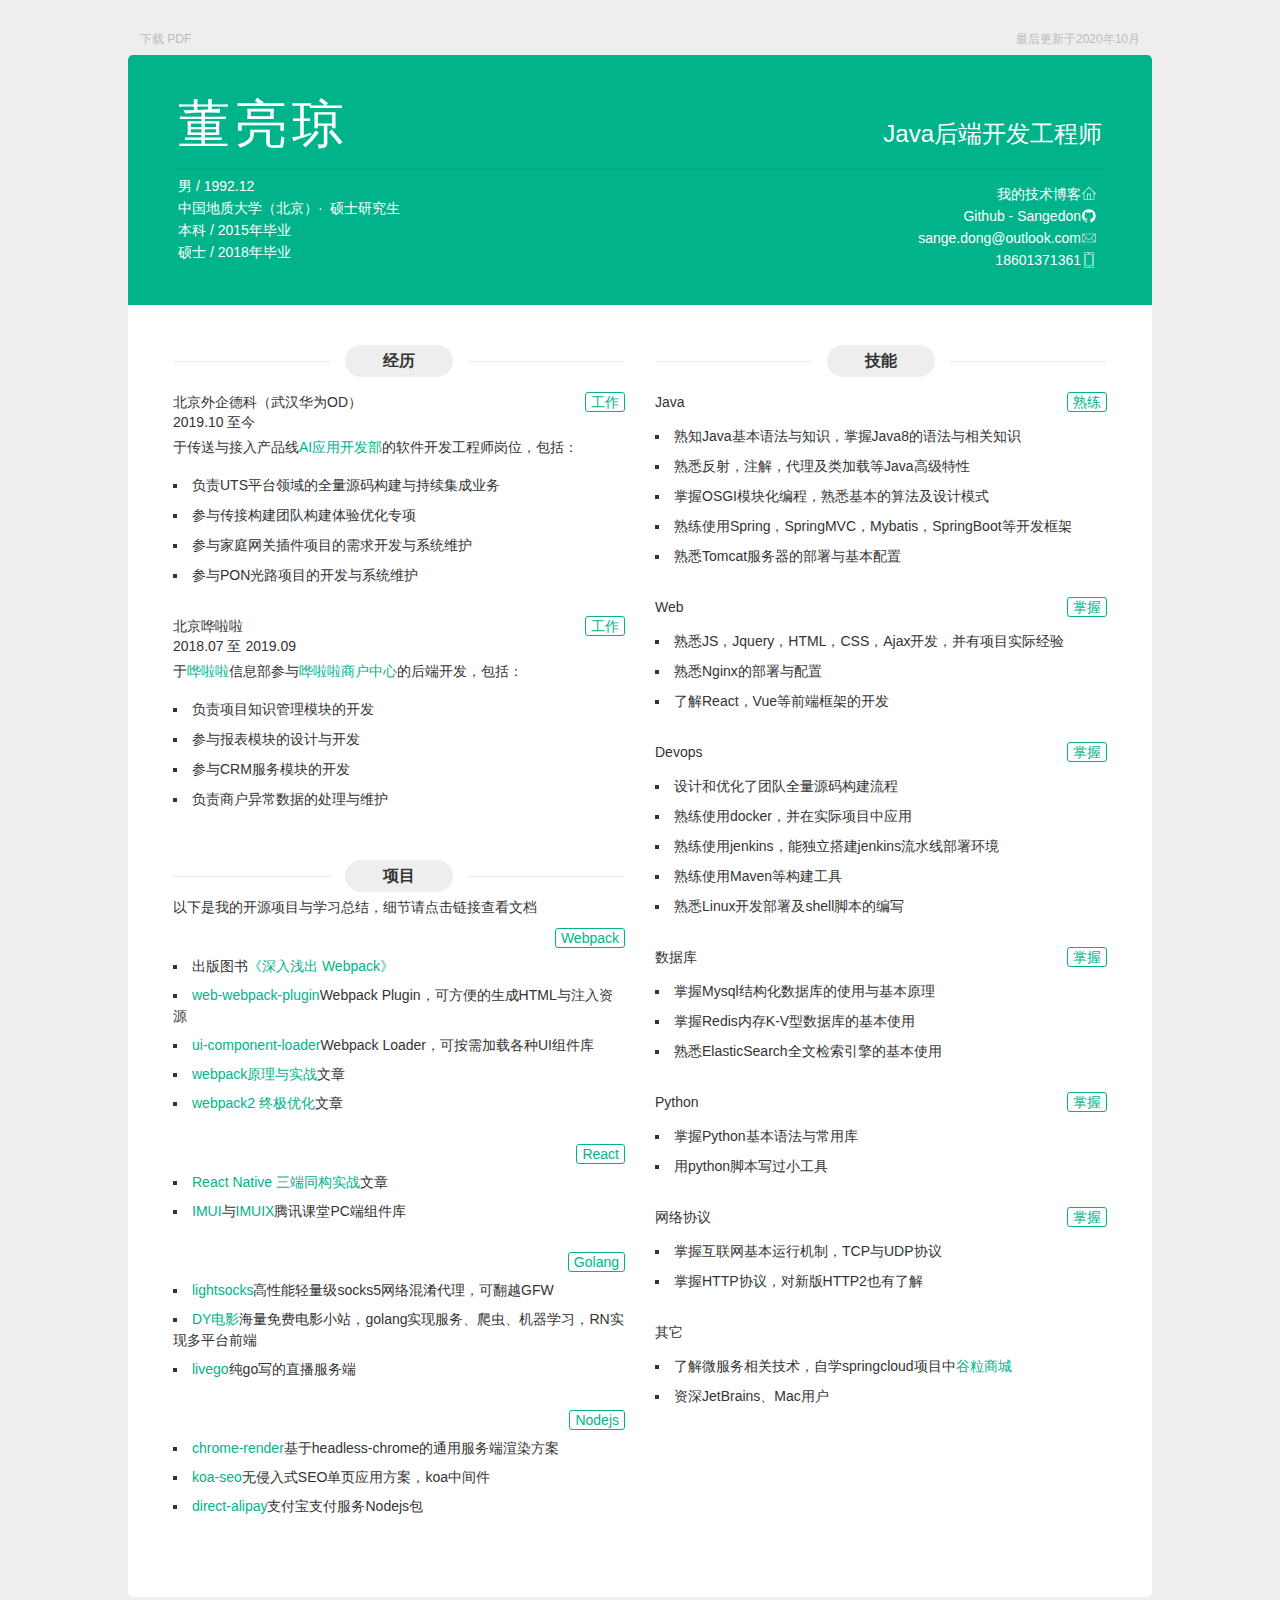
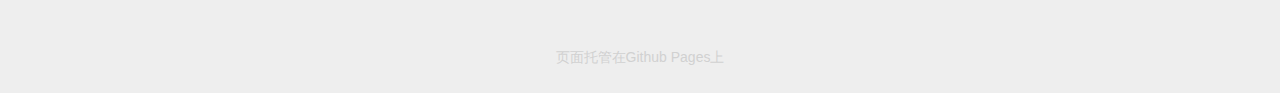
==== commit 0ed5aa7b: "GitHub Action build docs" ====
--- a/docs/index.html
+++ b/docs/index.html
@@ -1 +1 @@
-<!DOCTYPE html><html><head><meta charset="utf-8"><meta http-equiv="X-UA-Compatible" content="IE=edge"><meta name="viewport" content="width=device-width, initial-scale=1"><title>简历 | 董亮琼</title><style rel="stylesheet">a,abbr,acronym,address,applet,article,aside,audio,b,big,blockquote,body,canvas,caption,center,cite,code,dd,del,details,dfn,div,dl,dt,em,embed,fieldset,figcaption,figure,footer,form,h1,h2,h3,h4,h5,h6,header,hgroup,html,i,iframe,img,ins,kbd,label,legend,li,mark,menu,nav,object,ol,output,p,pre,q,ruby,s,samp,section,small,span,strike,strong,sub,summary,sup,table,tbody,td,tfoot,th,thead,time,tr,tt,u,ul,var,video{margin:0;padding:0;border:0;font:inherit;font-size:100%;vertical-align:baseline}html{line-height:1}ol,ul{list-style:none}table{border-collapse:collapse;border-spacing:0}caption,td,th{text-align:left;font-weight:400;vertical-align:middle}blockquote,q{quotes:none}blockquote:after,blockquote:before,q:after,q:before{content:"";content:none}a img{border:none}elements-of-type(html5-block){display:block}*{-webkit-box-sizing:border-box;-moz-box-sizing:border-box;box-sizing:border-box;user-select:none}body{color:#333;font-size:14px;line-height:1.5;font-family:Helvetica Neue,Helvetica,Arial,Microsoft YaHei,sans-serif;-webkit-font-smoothing:antialiased;-webkit-text-size-adjust:none;background-color:#eee;overflow:auto;padding-top:5px}@media screen and (max-width:1024px){body{padding-top:0}}a{text-decoration:none;color:#00b38a;-webkit-transition:all .2s ease-in-out;-moz-transition:all .2s ease-in-out;-o-transition:all .2s ease-in-out;transition:all .2s ease-in-out}.last-modified{position:absolute;top:30px;left:50%;width:1000px;color:#bbb;margin-left:-500px;font-size:12px;text-align:right}@media screen and (max-width:1024px){.last-modified{display:none}}@media print{.last-modified{display:none}}.download-pdf{position:absolute;top:30px;left:50%;color:#bbb;margin-left:-500px;font-size:12px;text-align:right}@media screen and (max-width:1024px){.download-pdf{display:none}}@media print{.download-pdf{display:none}}.content{position:relative;width:1024px;margin:50px auto;-webkit-border-radius:5px;-moz-border-radius:5px;-ms-border-radius:5px;-o-border-radius:5px;border-radius:5px;background-color:#fff;overflow:hidden}@media screen and (max-width:1024px){.content{width:100%;margin:0;-webkit-border-radius:0;-moz-border-radius:0;-ms-border-radius:0;-o-border-radius:0;border-radius:0}}.content-hd{width:100%;padding:30px 50px;color:#fff;background-color:#00b38a;overflow:hidden}@media screen and (max-width:720px){.content-hd{padding:25px 30px}}@media print{.content-hd{color:#000;background-color:#fff}}.content-hd .title{width:100%;border-bottom:2px solid #00a982;font-size:52px;font-weight:300;overflow:hidden;padding-bottom:5px;margin-bottom:5px}.content-hd .contact,.content-hd .info,.content-hd .job,.content-hd .name{width:50%}@media screen and (max-width:720px){.content-hd .contact,.content-hd .info,.content-hd .job,.content-hd .name{width:100%;text-align:center}}.content-hd .name{float:left}.content-hd .name h1{font-family:Lucida Grande,Hiragino Sans GB,Hiragino Sans GB W3,Helvetica Neue,Helvetica,Arial,Microsoft YaHei,sans-serif;font-weight:500;letter-spacing:5px}@media screen and (max-width:720px){.content-hd .name h1{letter-spacing:0;line-height:1.25;margin-top:10px}}.content-hd .name h1 small{font-weight:400;letter-spacing:0;font-size:24px;padding-left:10px}@media screen and (max-width:720px){.content-hd .name h1 small{display:block;padding-left:0;font-size:20px;line-height:1}}.content-hd .job{float:right;text-align:right}@media screen and (max-width:720px){.content-hd .job{text-align:center}}.content-hd .job h2{display:inline-block;font-size:24px}@media screen and (max-width:720px){.content-hd .job h2{border-top:1px solid #00a982;margin:5px auto 0;padding:10px}}.content-hd .info{float:left;line-height:22px}.content-hd .contact{float:right;text-align:right;padding-right:5px}.content-hd .contact ul{margin:8px 0 4px}@media screen and (max-width:720px){.content-hd .contact ul{text-align:center;margin:16px 0 0}}.content-hd .contact ul>li{height:22px}@media screen and (max-width:720px){.content-hd .contact ul>li{display:inline-block}}.content-hd .contact ul>li>a{color:#fff;font-family:Lucida Grande,Hiragino Sans GB,Hiragino Sans GB W3,Helvetica Neue,Helvetica,Arial,Microsoft YaHei,sans-serif;font-size:14px;line-height:22px}@media print{.content-hd .contact ul>li>a{color:#000}}.content-hd .contact ul>li>a:hover{color:#e8e8e8}@media screen and (max-width:720px){.content-hd .contact ul>li>a .contact-link{display:none}}.content-hd .contact ul>li>a .iconfont{fill:#fff;vertical-align:text-top}@media screen and (max-width:720px){.content-hd .contact ul>li>a .iconfont{margin:5px 8px}}.content-bd{width:100%;min-height:200px;padding:20px 30px 50px;overflow:hidden}@media screen and (max-width:720px){.content-bd{padding:20px 20px 50px}}.content-bd .content-left,.content-bd .content-right{width:50%}@media screen and (max-width:1024px){.content-bd .content-left,.content-bd .content-right{width:100%}}.content-bd .content-left{float:left}.content-bd .content-right{float:right}.content-bd section{overflow:hidden;padding:10px 15px}.content-bd .section-hd{position:relative;height:32px;margin:10px auto 5px;overflow:hidden}.content-bd .section-bd{overflow:hidden}.content-bd .section-bd ul li{margin-top:8px;list-style:square inside}.content-bd .section-bd .item{margin-bottom:20px}.content-bd .section-title-l,.content-bd .section-title-r{position:absolute;top:50%;display:inline-block;width:35%;height:0;vertical-align:middle;border-top:1px solid #ededed}.content-bd .section-title-l{left:0}.content-bd .section-title-r{right:0}.content-bd .section-title{position:relative;z-index:1;width:24%;min-width:100px;margin:0 auto;padding:4px 10px;-webkit-border-radius:32px;-moz-border-radius:32px;-ms-border-radius:32px;-o-border-radius:32px;border-radius:32px;font-size:16px;font-weight:700;text-align:center;background-color:#eee}.content-bd .section-list{padding:10px 0 5px}.content-bd .item-hd{position:relative;padding:10px 0 5px;line-height:20px;overflow:hidden;font-weight:500;min-height:30px}.content-bd .item-hd .item-time{display:inline-block;float:left;width:25%}@media screen and (max-width:720px){.content-bd .item-hd .item-time{width:100%;margin-bottom:5px}}.content-bd .item-hd .item-more{position:absolute;top:10px;right:0}.content-bd .item-hd .item-name{float:left}.content-bd .item-bd{margin-bottom:5px}.content-bd .item-des{margin-bottom:16px}.content-bd .section-content{text-align:justify;word-break:break-all;line-height:22px}.content-bd .section-content em{display:inline-block;font-family:Menlo,Helvetica Neue,Helvetica,Arial,Microsoft YaHei,sans-serif;font-size:12px;line-height:14px;border:1px solid #d1d1d1;-webkit-border-radius:3px;-moz-border-radius:3px;-ms-border-radius:3px;-o-border-radius:3px;border-radius:3px;margin:2px;padding:0 3px;background-color:#f7f7f7}.content-bd .section-content strong{font-family:Helvetica Neue,Helvetica,Arial,Microsoft YaHei,sans-serif;font-size:12px;line-height:14px;border:1px solid #f3f3f3;-webkit-border-radius:3px;-moz-border-radius:3px;-ms-border-radius:3px;-o-border-radius:3px;border-radius:3px;font-weight:500;color:#444;margin:2px;padding:0 3px;background-color:#f6f6f6}.content-bd .practice .item-time{width:100%}.btn{display:inline-block;padding:0 5px;border:1px solid #00b38a;border-radius:3px;color:#00b38a;font-family:Menlo,Helvetica Neue,Helvetica,Arial,Microsoft YaHei,sans-serif;font-size:14px;line-height:18px;text-align:center}.btn:hover{color:#fff;background-color:#00b38a}.github-footer{text-align:center}.github-footer .footer-link{display:inline-block;color:#d1d1d1;margin-bottom:25px}@media screen and (max-width:1024px){.github-footer .footer-link{margin-top:25px}}@media print{.github-footer{display:none}}</style><base target="_blank"></head><body><p class="last-modified">最后更新于2020年10月</p><a class="download-pdf" href="http://resume.sangedon.cn/resume.pdf">下载 PDF</a><main class="content"><header class="content-hd"><section class="title"><div class="name"><h1>董亮琼</h1></div><div class="job"><h2>Java后端开发工程师</h2></div></section><section class="info"><ul><li>男 / 1992.12</li><li>中国地质大学（北京）·&nbsp;&nbsp;硕士研究生</li><li>本科 / 2015年毕业</li><li>硕士 / 2018年毕业</li></ul></section><section class="contact"><ul><li><a href="https://sangedon.cn"><span class="contact-link">我的技术博客</span><span class="iconfont"><svg width="16px" height="16px" viewBox="0 0 1024 1024"><path d="M512 42.581333l-469.333333 469.333333 31.146667 31.146667L170.666667 446.250667l0 438.186667 682.666667 0L853.333333 446.208l96.853333 96.896 31.146667-31.146667L512 42.581333zM426.666667 841.770667l0-298.666667 170.666667 0 0 298.666667L426.666667 841.770667zM810.666667 841.770667l-170.666667 0 0-341.333333L384 500.437333l0 341.333333L213.333333 841.770667 213.333333 403.584l298.666667-298.666667 298.666667 298.666667L810.666667 841.770667z"></path></svg></span></a></li><li><a href="https://github.com/SangeDong"><span class="contact-link">Github - Sangedon</span><span class="iconfont"><svg width="16px" height="16px" viewBox="0 0 1024 1024"><path d="M941.714 512q0 143.433-83.712 258.011t-216.283 158.574q-15.433 2.853-22.565-3.986t-7.131-17.152v-120.576q0-55.442-29.696-81.152 32.585-3.438 58.587-10.277t53.723-22.272 46.299-37.998 30.281-60.014 11.703-86.016q0-69.157-45.129-117.723 21.138-52.005-4.571-116.553-16.018-5.157-46.299 6.29t-52.553 25.161l-21.723 13.714q-53.138-14.848-109.714-14.848t-109.714 14.848q-9.143-6.29-24.283-15.433t-47.726-22.016-49.152-7.717q-25.161 64.585-3.986 116.553-45.129 48.567-45.129 117.723 0 48.567 11.703 85.723t29.989 60.014 46.007 38.29 53.723 22.272 58.587 10.277q-22.857 20.553-28.014 58.843-11.995 5.705-25.71 8.558t-32.585 2.853-37.413-12.288-31.707-35.73q-10.862-18.286-27.721-29.696t-28.27-13.714l-11.447-1.719q-11.995 0-16.567 2.56t-2.853 6.583 5.157 8.009 7.424 6.839l3.986 2.853q12.581 5.705 24.869 21.723t17.993 29.147l5.705 13.129q7.424 21.723 25.161 35.145t38.29 17.152 39.717 3.986 31.707-2.011l13.129-2.304q0 21.723 0.293 50.871t0.293 30.866q0 10.277-7.424 17.152t-22.857 3.986q-132.571-43.995-216.283-158.574t-83.712-258.011q0-119.442 58.843-220.27t159.707-159.707 220.27-58.843 220.27 58.843 159.707 159.707 58.843 220.27z"></path></svg></span></a></li><li><a href="mailto:sange.dong@outlook.com"><span class="contact-link">sange.dong@outlook.com</span><span class="iconfont"><svg width="16px" height="16px" viewBox="0 0 1024 1024"><path d="M903.808 239.04l-818.304 0 0 545.92 852.992 0 0-545.92-34.688 0zM869.664 273.152l-329.536 329.536c-15.04 15.04-41.248 15.04-56.288 0l-329.6-329.536 715.392 0zM119.616 286.752l221.536 221.504-221.536 221.536 0-443.072zM146.848 750.848l218.464-218.432 94.432 94.4c13.952 13.952 32.512 21.664 52.256 21.664s38.304-7.712 52.256-21.664l94.432-94.432 218.432 218.432-730.304 0zM904.384 729.824l-221.536-221.568 221.536-221.568 0 443.136z"></path></svg></span></a></li><li><a href="mailto:sange.dong@outlook.com"><span class="contact-link">18601371361</span><span class="iconfont"><svg width="16px" height="16px" viewBox="0 0 1024 1024"><path d="M256 1024l512 0c26.464 0 48-21.536 48-48l0-928c0-26.464-21.536-48-48-48l-512 0c-26.464 0-48 21.536-48 48l0 928c0 26.464 21.536 48 48 48zM240 48c0-8.832 7.168-16 16-16l512 0c8.832 0 16 7.168 16 16l0 928c0 8.832-7.168 16-16 16l-512 0c-8.832 0-16-7.168-16-16l0-928zM288 864l448 0c8.832 0 16-7.168 16-16l0-672c0-8.832-7.168-16-16-16l-448 0c-8.832 0-16 7.168-16 16l0 672c0 8.832 7.168 16 16 16zM304 192l416 0 0 640-416 0 0-640zM496 928c0 17.664 14.336 32 32 32s32-14.336 32-32c0-17.664-14.336-32-32-32-17.664 0-32 14.336-32 32zM448 128l128 0c8.832 0 16-7.168 16-16s-7.168-16-16-16l-128 0c-8.832 0-16 7.168-16 16s7.168 16 16 16z"></path></svg></span></a></li></ul></section></header><div class="content-bd"><div class="content-left"><section class="practice"><header class="section-hd"><span class="section-title-l"></span><h2 class="section-title">经历</h2><span class="section-title-r"></span></header><div class="section-bd"><div class="item"><header class="item-hd"><h3 class="item-name">北京外企德科（武汉华为OD）</h3><span class="item-time">2019.10 至今</span><a class="btn item-more" href="https://www.huawei.com/cn/gallery/facilities/hw_277229">工作</a></header><div class="item-bd"><p class="item-des">于传送与接入产品线<a>AI应用开发部</a>的软件开发工程师岗位，包括：</p><ul class="section-content"><li>负责UTS平台领域的全量源码构建与持续集成业务</li><li>参与传接构建团队构建体验优化专项</li><li>参与家庭网关插件项目的需求开发与系统维护</li><li>参与PON光路项目的开发与系统维护</li></ul></div></div><div class="item"><header class="item-hd"><h3 class="item-name">北京哗啦啦</h3><span class="item-time">2018.07 至 2019.09</span><a class="btn item-more" href="http://www.hualala.com">工作</a></header><div class="item-bd"><p class="item-des">于<a href="http://www.hualala.com">哗啦啦</a>信息部参与<a href="https://passport.hualala.com/login?redirectURL=https%3A%2F%2Fshop.hualala.com#" redirectURL="https://shop.hualala.com#">哗啦啦商户中心</a>的后端开发，包括：</p><ul class="section-content"><li>负责项目知识管理模块的开发</li><li>参与报表模块的设计与开发</li><li>参与CRM服务模块的开发</li><li>负责商户异常数据的处理与维护</li></ul></div></div></div></section><section class="project"><header class="section-hd"><span class="section-title-l"></span><h2 class="section-title">项目</h2><span class="section-title-r"></span></header><div class="section-bd">以下是我的开源项目与学习总结，细节请点击链接查看文档<div class="item"><header class="item-hd"><a class="btn item-more" href="https://webpack.js.org">Webpack</a></header><div class="item-bd"><ul><li>出版图书<a href="http://webpack.wuhaolin.cn/">《深入浅出 Webpack》</a></li><li><a href="https://github.com/gwuhaolin/web-webpack-plugin">web-webpack-plugin</a>Webpack Plugin，可方便的生成HTML与注入资源</li><li><a href="https://github.com/gwuhaolin/web-webpack-plugin">ui-component-loader</a>Webpack Loader，可按需加载各种UI组件库</li><li><a href="https://github.com/gwuhaolin/blog/issues/4">webpack原理与实战</a>文章</li><li><a href="https://github.com/gwuhaolin/blog/issues/2">webpack2 终极优化</a>文章</li></ul></div></div><div class="item"><header class="item-hd"><a class="btn item-more" href="https://facebook.github.io/react/">React</a></header><div class="item-bd"><ul><li><a href="https://www.ibm.com/developerworks/cn/web/wa-universal-react-native/index.html">React Native 三端同构实战</a>文章</li><li><a href="http://imweb.github.io/imui/">IMUI</a>与<a href="http://imweb.github.io/imuix/">IMUIX</a>腾讯课堂PC端组件库</li></ul></div></div><div class="item"><header class="item-hd"><a class="btn item-more" href="https://golang.org">Golang</a></header><div class="item-bd"><ul><li><a href="https://github.com/gwuhaolin/lightsocks">lightsocks</a>高性能轻量级socks5网络混淆代理，可翻越GFW</li><li><a href="https://dy.wuhaolin.cn/">DY电影</a>海量免费电影小站，golang实现服务、爬虫、机器学习，RN实现多平台前端</li><li><a href="https://github.com/gwuhaolin/livego">livego</a>纯go写的直播服务端</li></ul></div></div><div class="item"><header class="item-hd"><a class="btn item-more" href="https://nodejs.org">Nodejs</a></header><div class="item-bd"><ul><li><a href="https://github.com/gwuhaolin/chrome-render">chrome-render</a>基于headless-chrome的通用服务端渲染方案</li><li><a href="https://github.com/gwuhaolin/koa-seo">koa-seo</a>无侵入式SEO单页应用方案，koa中间件</li><li><a href="https://github.com/gwuhaolin/direct-alipay">direct-alipay</a>支付宝支付服务Nodejs包</li></ul></div></div></div></section></div><div class="content-right"><section class="skill"><header class="section-hd"><span class="section-title-l"></span><h2 class="section-title">技能</h2><span class="section-title-r"></span></header><div class="section-bd"><div class="item"><header class="item-hd"><span class="item-time">Java</span><a class="btn item-more">熟练</a></header><div class="item-bd"><ul class="section-content"><li>熟知Java基本语法与知识，掌握Java8的语法与相关知识</li><li>熟悉反射，注解，代理及类加载等Java高级特性</li><li>掌握OSGI模块化编程，熟悉基本的算法及设计模式</li><li>熟练使用Spring，SpringMVC，Mybatis，SpringBoot等开发框架</li><li>熟悉Tomcat服务器的部署与基本配置</li></ul></div></div><div class="item"><header class="item-hd"><span class="item-time">Web</span><a class="btn item-more">掌握</a></header><div class="item-bd"><ul class="section-content"><li>熟悉JS，Jquery，HTML，CSS，Ajax开发，并有项目实际经验</li><li>熟悉Nginx的部署与配置</li><li>了解React，Vue等前端框架的开发</li></ul></div></div><div class="item"><header class="item-hd"><span class="item-time">Devops</span><a class="btn item-more">掌握</a></header><div class="item-bd"><ul class="section-content"><li>设计和优化了团队全量源码构建流程</li><li>熟练使用docker，并在实际项目中应用</li><li>熟练使用jenkins，，能独立搭建jenkins流水线部署环境</li><li>熟练使用Maven等构建工具</li><li>熟悉Linux开发部署及shell脚本的编写</li></ul></div></div><div class="item"><header class="item-hd"><span class="item-time">数据库</span><a class="btn item-more">掌握</a></header><div class="item-bd"><ul class="section-content"><li>掌握Mysql结构化数据库的使用与基本原理</li><li>掌握Redis内存K-V型数据库的基本使用</li><li>熟悉ElasticSearch全文检索引擎的基本使用</li></ul></div></div><div class="item"><header class="item-hd"><span class="item-time">Python</span><a class="btn item-more">掌握</a></header><div class="item-bd"><ul class="section-content"><li>掌握Python基本语法与常用库</li><li>用python脚本写过小工具</li></ul></div></div><div class="item"><header class="item-hd"><span class="item-time">网络协议</span><a class="btn item-more">掌握</a></header><div class="item-bd"><ul class="section-content"><li>掌握互联网基本运行机制，TCP与UDP协议</li><li>掌握HTTP协议，对新版HTTP2也有了解</li></ul></div></div><div class="item"><header class="item-hd"><span class="item-time">其它</span></header><div class="item-bd"><ul class="section-content"><li>了解微服务相关技术，自学springcloud项目中<a href="https://gitee.com/sangedon/gulimall">谷粒商城</a></li><li>资深JetBrains、Mac用户</li></ul></div></div></div></section></div></div></main><footer class="github-footer"><a class="footer-link" href="https://github.com/gwuhaolin/resume">页面托管在Github Pages上</a></footer></body></html>+<!DOCTYPE html><html><head><meta charset="utf-8"><meta http-equiv="X-UA-Compatible" content="IE=edge"><meta name="viewport" content="width=device-width, initial-scale=1"><title>简历 | 董亮琼</title><style rel="stylesheet">a,abbr,acronym,address,applet,article,aside,audio,b,big,blockquote,body,canvas,caption,center,cite,code,dd,del,details,dfn,div,dl,dt,em,embed,fieldset,figcaption,figure,footer,form,h1,h2,h3,h4,h5,h6,header,hgroup,html,i,iframe,img,ins,kbd,label,legend,li,mark,menu,nav,object,ol,output,p,pre,q,ruby,s,samp,section,small,span,strike,strong,sub,summary,sup,table,tbody,td,tfoot,th,thead,time,tr,tt,u,ul,var,video{margin:0;padding:0;border:0;font:inherit;font-size:100%;vertical-align:baseline}html{line-height:1}ol,ul{list-style:none}table{border-collapse:collapse;border-spacing:0}caption,td,th{text-align:left;font-weight:400;vertical-align:middle}blockquote,q{quotes:none}blockquote:after,blockquote:before,q:after,q:before{content:"";content:none}a img{border:none}elements-of-type(html5-block){display:block}*{-webkit-box-sizing:border-box;-moz-box-sizing:border-box;box-sizing:border-box;user-select:none}body{color:#333;font-size:14px;line-height:1.5;font-family:Helvetica Neue,Helvetica,Arial,Microsoft YaHei,sans-serif;-webkit-font-smoothing:antialiased;-webkit-text-size-adjust:none;background-color:#eee;overflow:auto;padding-top:5px}@media screen and (max-width:1024px){body{padding-top:0}}a{text-decoration:none;color:#00b38a;-webkit-transition:all .2s ease-in-out;-moz-transition:all .2s ease-in-out;-o-transition:all .2s ease-in-out;transition:all .2s ease-in-out}.last-modified{position:absolute;top:30px;left:50%;width:1000px;color:#bbb;margin-left:-500px;font-size:12px;text-align:right}@media screen and (max-width:1024px){.last-modified{display:none}}@media print{.last-modified{display:none}}.download-pdf{position:absolute;top:30px;left:50%;color:#bbb;margin-left:-500px;font-size:12px;text-align:right}@media screen and (max-width:1024px){.download-pdf{display:none}}@media print{.download-pdf{display:none}}.content{position:relative;width:1024px;margin:50px auto;-webkit-border-radius:5px;-moz-border-radius:5px;-ms-border-radius:5px;-o-border-radius:5px;border-radius:5px;background-color:#fff;overflow:hidden}@media screen and (max-width:1024px){.content{width:100%;margin:0;-webkit-border-radius:0;-moz-border-radius:0;-ms-border-radius:0;-o-border-radius:0;border-radius:0}}.content-hd{width:100%;padding:30px 50px;color:#fff;background-color:#00b38a;overflow:hidden}@media screen and (max-width:720px){.content-hd{padding:25px 30px}}@media print{.content-hd{color:#000;background-color:#fff}}.content-hd .title{width:100%;border-bottom:2px solid #00a982;font-size:52px;font-weight:300;overflow:hidden;padding-bottom:5px;margin-bottom:5px}.content-hd .contact,.content-hd .info,.content-hd .job,.content-hd .name{width:50%}@media screen and (max-width:720px){.content-hd .contact,.content-hd .info,.content-hd .job,.content-hd .name{width:100%;text-align:center}}.content-hd .name{float:left}.content-hd .name h1{font-family:Lucida Grande,Hiragino Sans GB,Hiragino Sans GB W3,Helvetica Neue,Helvetica,Arial,Microsoft YaHei,sans-serif;font-weight:500;letter-spacing:5px}@media screen and (max-width:720px){.content-hd .name h1{letter-spacing:0;line-height:1.25;margin-top:10px}}.content-hd .name h1 small{font-weight:400;letter-spacing:0;font-size:24px;padding-left:10px}@media screen and (max-width:720px){.content-hd .name h1 small{display:block;padding-left:0;font-size:20px;line-height:1}}.content-hd .job{float:right;text-align:right}@media screen and (max-width:720px){.content-hd .job{text-align:center}}.content-hd .job h2{display:inline-block;font-size:24px}@media screen and (max-width:720px){.content-hd .job h2{border-top:1px solid #00a982;margin:5px auto 0;padding:10px}}.content-hd .info{float:left;line-height:22px}.content-hd .contact{float:right;text-align:right;padding-right:5px}.content-hd .contact ul{margin:8px 0 4px}@media screen and (max-width:720px){.content-hd .contact ul{text-align:center;margin:16px 0 0}}.content-hd .contact ul>li{height:22px}@media screen and (max-width:720px){.content-hd .contact ul>li{display:inline-block}}.content-hd .contact ul>li>a{color:#fff;font-family:Lucida Grande,Hiragino Sans GB,Hiragino Sans GB W3,Helvetica Neue,Helvetica,Arial,Microsoft YaHei,sans-serif;font-size:14px;line-height:22px}@media print{.content-hd .contact ul>li>a{color:#000}}.content-hd .contact ul>li>a:hover{color:#e8e8e8}@media screen and (max-width:720px){.content-hd .contact ul>li>a .contact-link{display:none}}.content-hd .contact ul>li>a .iconfont{fill:#fff;vertical-align:text-top}@media screen and (max-width:720px){.content-hd .contact ul>li>a .iconfont{margin:5px 8px}}.content-bd{width:100%;min-height:200px;padding:20px 30px 50px;overflow:hidden}@media screen and (max-width:720px){.content-bd{padding:20px 20px 50px}}.content-bd .content-left,.content-bd .content-right{width:50%}@media screen and (max-width:1024px){.content-bd .content-left,.content-bd .content-right{width:100%}}.content-bd .content-left{float:left}.content-bd .content-right{float:right}.content-bd section{overflow:hidden;padding:10px 15px}.content-bd .section-hd{position:relative;height:32px;margin:10px auto 5px;overflow:hidden}.content-bd .section-bd{overflow:hidden}.content-bd .section-bd ul li{margin-top:8px;list-style:square inside}.content-bd .section-bd .item{margin-bottom:20px}.content-bd .section-title-l,.content-bd .section-title-r{position:absolute;top:50%;display:inline-block;width:35%;height:0;vertical-align:middle;border-top:1px solid #ededed}.content-bd .section-title-l{left:0}.content-bd .section-title-r{right:0}.content-bd .section-title{position:relative;z-index:1;width:24%;min-width:100px;margin:0 auto;padding:4px 10px;-webkit-border-radius:32px;-moz-border-radius:32px;-ms-border-radius:32px;-o-border-radius:32px;border-radius:32px;font-size:16px;font-weight:700;text-align:center;background-color:#eee}.content-bd .section-list{padding:10px 0 5px}.content-bd .item-hd{position:relative;padding:10px 0 5px;line-height:20px;overflow:hidden;font-weight:500;min-height:30px}.content-bd .item-hd .item-time{display:inline-block;float:left;width:25%}@media screen and (max-width:720px){.content-bd .item-hd .item-time{width:100%;margin-bottom:5px}}.content-bd .item-hd .item-more{position:absolute;top:10px;right:0}.content-bd .item-hd .item-name{float:left}.content-bd .item-bd{margin-bottom:5px}.content-bd .item-des{margin-bottom:16px}.content-bd .section-content{text-align:justify;word-break:break-all;line-height:22px}.content-bd .section-content em{display:inline-block;font-family:Menlo,Helvetica Neue,Helvetica,Arial,Microsoft YaHei,sans-serif;font-size:12px;line-height:14px;border:1px solid #d1d1d1;-webkit-border-radius:3px;-moz-border-radius:3px;-ms-border-radius:3px;-o-border-radius:3px;border-radius:3px;margin:2px;padding:0 3px;background-color:#f7f7f7}.content-bd .section-content strong{font-family:Helvetica Neue,Helvetica,Arial,Microsoft YaHei,sans-serif;font-size:12px;line-height:14px;border:1px solid #f3f3f3;-webkit-border-radius:3px;-moz-border-radius:3px;-ms-border-radius:3px;-o-border-radius:3px;border-radius:3px;font-weight:500;color:#444;margin:2px;padding:0 3px;background-color:#f6f6f6}.content-bd .practice .item-time{width:100%}.btn{display:inline-block;padding:0 5px;border:1px solid #00b38a;border-radius:3px;color:#00b38a;font-family:Menlo,Helvetica Neue,Helvetica,Arial,Microsoft YaHei,sans-serif;font-size:14px;line-height:18px;text-align:center}.btn:hover{color:#fff;background-color:#00b38a}.github-footer{text-align:center}.github-footer .footer-link{display:inline-block;color:#d1d1d1;margin-bottom:25px}@media screen and (max-width:1024px){.github-footer .footer-link{margin-top:25px}}@media print{.github-footer{display:none}}</style><base target="_blank"></head><body><p class="last-modified">最后更新于2020年10月</p><a class="download-pdf" href="http://resume.sangedon.cn/resume.pdf">下载 PDF</a><main class="content"><header class="content-hd"><section class="title"><div class="name"><h1>董亮琼</h1></div><div class="job"><h2>Java后端开发工程师</h2></div></section><section class="info"><ul><li>男 / 1992.12</li><li>中国地质大学（北京）·&nbsp;&nbsp;硕士研究生</li><li>本科 / 2015年毕业</li><li>硕士 / 2018年毕业</li></ul></section><section class="contact"><ul><li><a href="https://sangedon.cn"><span class="contact-link">我的技术博客</span><span class="iconfont"><svg width="16px" height="16px" viewBox="0 0 1024 1024"><path d="M512 42.581333l-469.333333 469.333333 31.146667 31.146667L170.666667 446.250667l0 438.186667 682.666667 0L853.333333 446.208l96.853333 96.896 31.146667-31.146667L512 42.581333zM426.666667 841.770667l0-298.666667 170.666667 0 0 298.666667L426.666667 841.770667zM810.666667 841.770667l-170.666667 0 0-341.333333L384 500.437333l0 341.333333L213.333333 841.770667 213.333333 403.584l298.666667-298.666667 298.666667 298.666667L810.666667 841.770667z"></path></svg></span></a></li><li><a href="https://github.com/SangeDong"><span class="contact-link">Github - Sangedon</span><span class="iconfont"><svg width="16px" height="16px" viewBox="0 0 1024 1024"><path d="M941.714 512q0 143.433-83.712 258.011t-216.283 158.574q-15.433 2.853-22.565-3.986t-7.131-17.152v-120.576q0-55.442-29.696-81.152 32.585-3.438 58.587-10.277t53.723-22.272 46.299-37.998 30.281-60.014 11.703-86.016q0-69.157-45.129-117.723 21.138-52.005-4.571-116.553-16.018-5.157-46.299 6.29t-52.553 25.161l-21.723 13.714q-53.138-14.848-109.714-14.848t-109.714 14.848q-9.143-6.29-24.283-15.433t-47.726-22.016-49.152-7.717q-25.161 64.585-3.986 116.553-45.129 48.567-45.129 117.723 0 48.567 11.703 85.723t29.989 60.014 46.007 38.29 53.723 22.272 58.587 10.277q-22.857 20.553-28.014 58.843-11.995 5.705-25.71 8.558t-32.585 2.853-37.413-12.288-31.707-35.73q-10.862-18.286-27.721-29.696t-28.27-13.714l-11.447-1.719q-11.995 0-16.567 2.56t-2.853 6.583 5.157 8.009 7.424 6.839l3.986 2.853q12.581 5.705 24.869 21.723t17.993 29.147l5.705 13.129q7.424 21.723 25.161 35.145t38.29 17.152 39.717 3.986 31.707-2.011l13.129-2.304q0 21.723 0.293 50.871t0.293 30.866q0 10.277-7.424 17.152t-22.857 3.986q-132.571-43.995-216.283-158.574t-83.712-258.011q0-119.442 58.843-220.27t159.707-159.707 220.27-58.843 220.27 58.843 159.707 159.707 58.843 220.27z"></path></svg></span></a></li><li><a href="mailto:sange.dong@outlook.com"><span class="contact-link">sange.dong@outlook.com</span><span class="iconfont"><svg width="16px" height="16px" viewBox="0 0 1024 1024"><path d="M903.808 239.04l-818.304 0 0 545.92 852.992 0 0-545.92-34.688 0zM869.664 273.152l-329.536 329.536c-15.04 15.04-41.248 15.04-56.288 0l-329.6-329.536 715.392 0zM119.616 286.752l221.536 221.504-221.536 221.536 0-443.072zM146.848 750.848l218.464-218.432 94.432 94.4c13.952 13.952 32.512 21.664 52.256 21.664s38.304-7.712 52.256-21.664l94.432-94.432 218.432 218.432-730.304 0zM904.384 729.824l-221.536-221.568 221.536-221.568 0 443.136z"></path></svg></span></a></li><li><a href="mailto:sange.dong@outlook.com"><span class="contact-link">18601371361</span><span class="iconfont"><svg width="16px" height="16px" viewBox="0 0 1024 1024"><path d="M256 1024l512 0c26.464 0 48-21.536 48-48l0-928c0-26.464-21.536-48-48-48l-512 0c-26.464 0-48 21.536-48 48l0 928c0 26.464 21.536 48 48 48zM240 48c0-8.832 7.168-16 16-16l512 0c8.832 0 16 7.168 16 16l0 928c0 8.832-7.168 16-16 16l-512 0c-8.832 0-16-7.168-16-16l0-928zM288 864l448 0c8.832 0 16-7.168 16-16l0-672c0-8.832-7.168-16-16-16l-448 0c-8.832 0-16 7.168-16 16l0 672c0 8.832 7.168 16 16 16zM304 192l416 0 0 640-416 0 0-640zM496 928c0 17.664 14.336 32 32 32s32-14.336 32-32c0-17.664-14.336-32-32-32-17.664 0-32 14.336-32 32zM448 128l128 0c8.832 0 16-7.168 16-16s-7.168-16-16-16l-128 0c-8.832 0-16 7.168-16 16s7.168 16 16 16z"></path></svg></span></a></li></ul></section></header><div class="content-bd"><div class="content-left"><section class="practice"><header class="section-hd"><span class="section-title-l"></span><h2 class="section-title">经历</h2><span class="section-title-r"></span></header><div class="section-bd"><div class="item"><header class="item-hd"><h3 class="item-name">北京外企德科（武汉华为OD）</h3><span class="item-time">2019.10 至今</span><a class="btn item-more" href="https://www.huawei.com/cn/gallery/facilities/hw_277229">工作</a></header><div class="item-bd"><p class="item-des">于传送与接入产品线<a>AI应用开发部</a>的软件开发工程师岗位，包括：</p><ul class="section-content"><li>负责UTS平台领域的全量源码构建与持续集成业务</li><li>参与传接构建团队构建体验优化专项</li><li>参与家庭网关插件项目的需求开发与系统维护</li><li>参与PON光路项目的开发与系统维护</li></ul></div></div><div class="item"><header class="item-hd"><h3 class="item-name">北京哗啦啦</h3><span class="item-time">2018.07 至 2019.09</span><a class="btn item-more" href="http://www.hualala.com">工作</a></header><div class="item-bd"><p class="item-des">于<a href="http://www.hualala.com">哗啦啦</a>信息部参与<a href="https://passport.hualala.com/login?redirectURL=https%3A%2F%2Fshop.hualala.com#" redirectURL="https://shop.hualala.com#">哗啦啦商户中心</a>的后端开发，包括：</p><ul class="section-content"><li>负责项目知识管理模块的开发</li><li>参与报表模块的设计与开发</li><li>参与CRM服务模块的开发</li><li>负责商户异常数据的处理与维护</li></ul></div></div></div></section><section class="project"><header class="section-hd"><span class="section-title-l"></span><h2 class="section-title">项目</h2><span class="section-title-r"></span></header><div class="section-bd">以下是我的开源项目与学习总结，细节请点击链接查看文档<div class="item"><header class="item-hd"><a class="btn item-more" href="https://webpack.js.org">Webpack</a></header><div class="item-bd"><ul><li>出版图书<a href="http://webpack.wuhaolin.cn/">《深入浅出 Webpack》</a></li><li><a href="https://github.com/gwuhaolin/web-webpack-plugin">web-webpack-plugin</a>Webpack Plugin，可方便的生成HTML与注入资源</li><li><a href="https://github.com/gwuhaolin/web-webpack-plugin">ui-component-loader</a>Webpack Loader，可按需加载各种UI组件库</li><li><a href="https://github.com/gwuhaolin/blog/issues/4">webpack原理与实战</a>文章</li><li><a href="https://github.com/gwuhaolin/blog/issues/2">webpack2 终极优化</a>文章</li></ul></div></div><div class="item"><header class="item-hd"><a class="btn item-more" href="https://facebook.github.io/react/">React</a></header><div class="item-bd"><ul><li><a href="https://www.ibm.com/developerworks/cn/web/wa-universal-react-native/index.html">React Native 三端同构实战</a>文章</li><li><a href="http://imweb.github.io/imui/">IMUI</a>与<a href="http://imweb.github.io/imuix/">IMUIX</a>腾讯课堂PC端组件库</li></ul></div></div><div class="item"><header class="item-hd"><a class="btn item-more" href="https://golang.org">Golang</a></header><div class="item-bd"><ul><li><a href="https://github.com/gwuhaolin/lightsocks">lightsocks</a>高性能轻量级socks5网络混淆代理，可翻越GFW</li><li><a href="https://dy.wuhaolin.cn/">DY电影</a>海量免费电影小站，golang实现服务、爬虫、机器学习，RN实现多平台前端</li><li><a href="https://github.com/gwuhaolin/livego">livego</a>纯go写的直播服务端</li></ul></div></div><div class="item"><header class="item-hd"><a class="btn item-more" href="https://nodejs.org">Nodejs</a></header><div class="item-bd"><ul><li><a href="https://github.com/gwuhaolin/chrome-render">chrome-render</a>基于headless-chrome的通用服务端渲染方案</li><li><a href="https://github.com/gwuhaolin/koa-seo">koa-seo</a>无侵入式SEO单页应用方案，koa中间件</li><li><a href="https://github.com/gwuhaolin/direct-alipay">direct-alipay</a>支付宝支付服务Nodejs包</li></ul></div></div></div></section></div><div class="content-right"><section class="skill"><header class="section-hd"><span class="section-title-l"></span><h2 class="section-title">技能</h2><span class="section-title-r"></span></header><div class="section-bd"><div class="item"><header class="item-hd"><span class="item-time">Java</span><a class="btn item-more">熟练</a></header><div class="item-bd"><ul class="section-content"><li>熟知Java基本语法与知识，掌握Java8的语法与相关知识</li><li>熟悉反射，注解，代理及类加载等Java高级特性</li><li>掌握OSGI模块化编程，熟悉基本的算法及设计模式</li><li>熟练使用Spring，SpringMVC，Mybatis，SpringBoot等开发框架</li><li>熟悉Tomcat服务器的部署与基本配置</li></ul></div></div><div class="item"><header class="item-hd"><span class="item-time">Web</span><a class="btn item-more">掌握</a></header><div class="item-bd"><ul class="section-content"><li>熟悉JS，Jquery，HTML，CSS，Ajax开发，并有项目实际经验</li><li>熟悉Nginx的部署与配置</li><li>了解React，Vue等前端框架的开发</li></ul></div></div><div class="item"><header class="item-hd"><span class="item-time">Devops</span><a class="btn item-more">掌握</a></header><div class="item-bd"><ul class="section-content"><li>设计和优化了团队全量源码构建流程</li><li>熟练使用docker，并在实际项目中应用</li><li>熟练使用jenkins，能独立搭建jenkins流水线部署环境</li><li>熟练使用Maven等构建工具</li><li>熟悉Linux开发部署及shell脚本的编写</li></ul></div></div><div class="item"><header class="item-hd"><span class="item-time">数据库</span><a class="btn item-more">掌握</a></header><div class="item-bd"><ul class="section-content"><li>掌握Mysql结构化数据库的使用与基本原理</li><li>掌握Redis内存K-V型数据库的基本使用</li><li>熟悉ElasticSearch全文检索引擎的基本使用</li></ul></div></div><div class="item"><header class="item-hd"><span class="item-time">Python</span><a class="btn item-more">掌握</a></header><div class="item-bd"><ul class="section-content"><li>掌握Python基本语法与常用库</li><li>用python脚本写过小工具</li></ul></div></div><div class="item"><header class="item-hd"><span class="item-time">网络协议</span><a class="btn item-more">掌握</a></header><div class="item-bd"><ul class="section-content"><li>掌握互联网基本运行机制，TCP与UDP协议</li><li>掌握HTTP协议，对新版HTTP2也有了解</li></ul></div></div><div class="item"><header class="item-hd"><span class="item-time">其它</span></header><div class="item-bd"><ul class="section-content"><li>了解微服务相关技术，自学springcloud项目中<a href="https://gitee.com/sangedon/gulimall">谷粒商城</a></li><li>资深JetBrains、Mac用户</li></ul></div></div></div></section></div></div></main><footer class="github-footer"><a class="footer-link" href="https://github.com/gwuhaolin/resume">页面托管在Github Pages上</a></footer></body></html>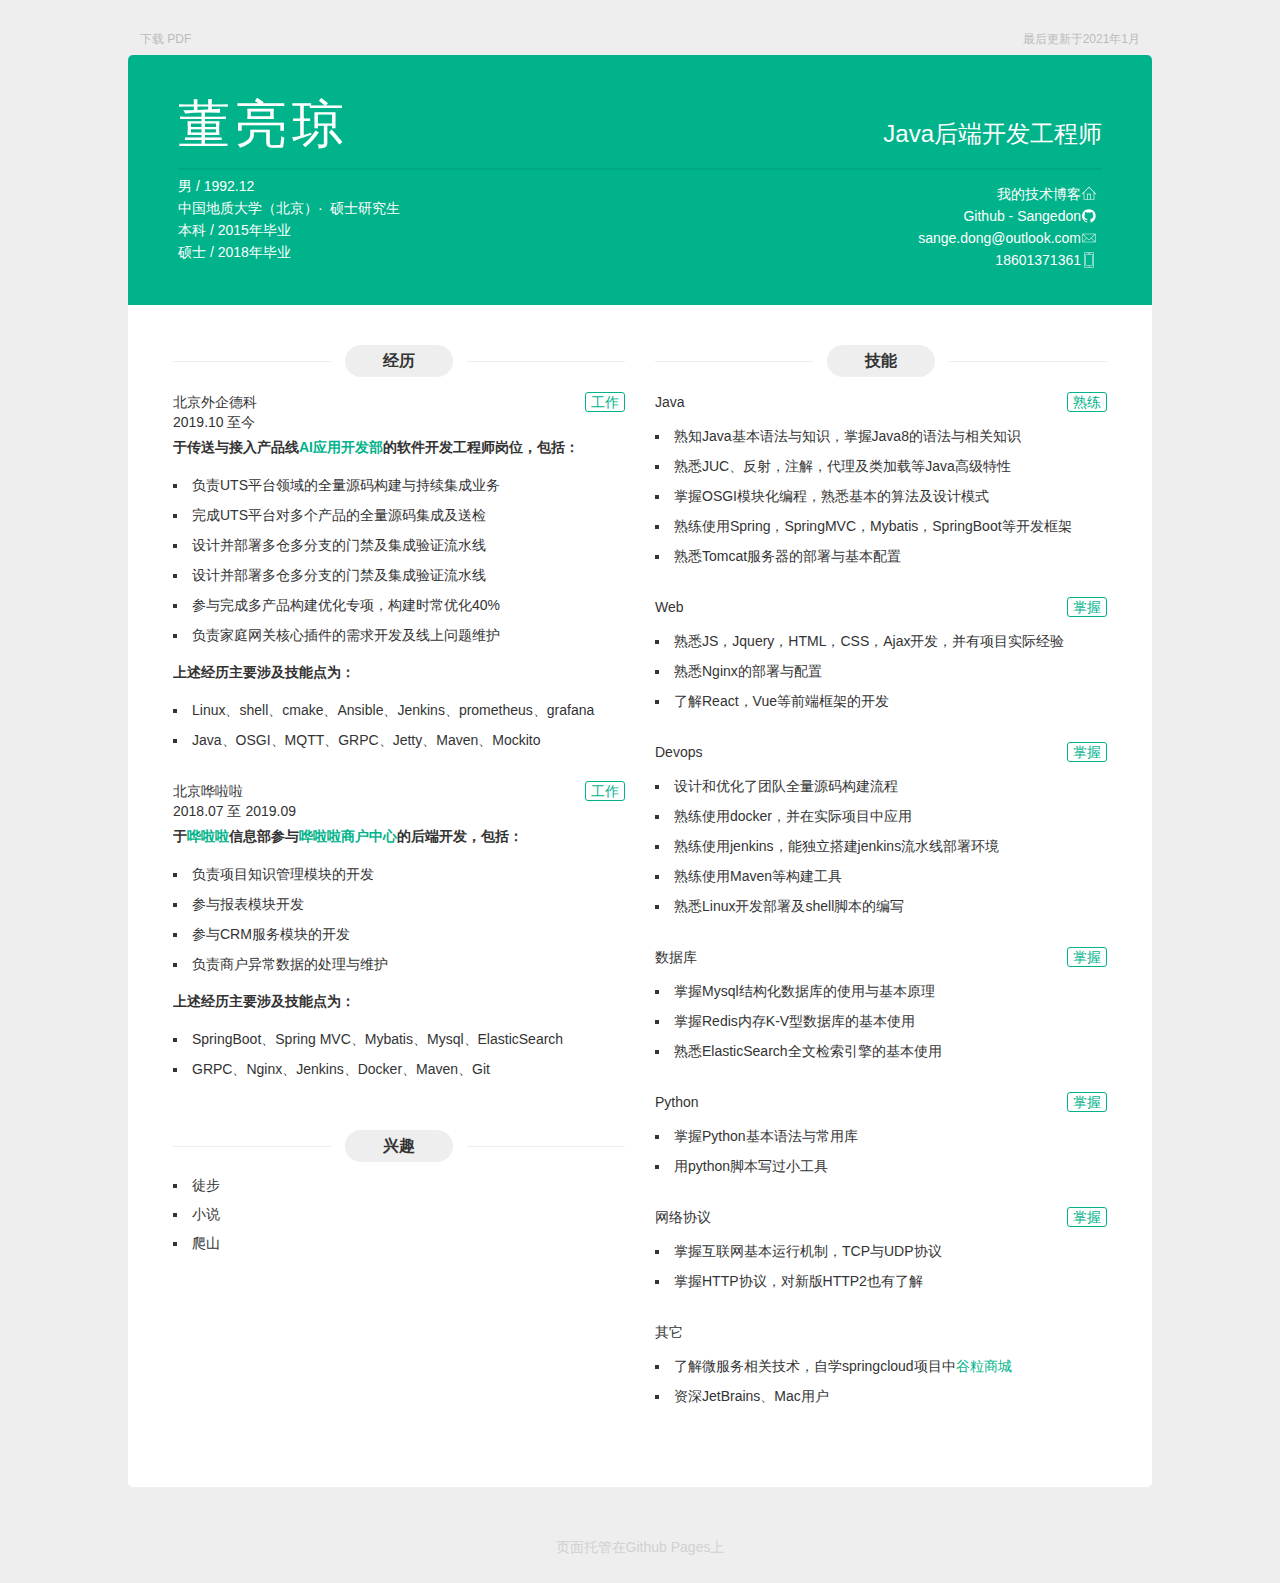
==== commit abe46ff9: "GitHub Action build docs" ====
--- a/docs/index.html
+++ b/docs/index.html
@@ -1 +1 @@
-<!DOCTYPE html><html><head><meta charset="utf-8"><meta http-equiv="X-UA-Compatible" content="IE=edge"><meta name="viewport" content="width=device-width, initial-scale=1"><title>简历 | 董亮琼</title><style rel="stylesheet">a,abbr,acronym,address,applet,article,aside,audio,b,big,blockquote,body,canvas,caption,center,cite,code,dd,del,details,dfn,div,dl,dt,em,embed,fieldset,figcaption,figure,footer,form,h1,h2,h3,h4,h5,h6,header,hgroup,html,i,iframe,img,ins,kbd,label,legend,li,mark,menu,nav,object,ol,output,p,pre,q,ruby,s,samp,section,small,span,strike,strong,sub,summary,sup,table,tbody,td,tfoot,th,thead,time,tr,tt,u,ul,var,video{margin:0;padding:0;border:0;font:inherit;font-size:100%;vertical-align:baseline}html{line-height:1}ol,ul{list-style:none}table{border-collapse:collapse;border-spacing:0}caption,td,th{text-align:left;font-weight:400;vertical-align:middle}blockquote,q{quotes:none}blockquote:after,blockquote:before,q:after,q:before{content:"";content:none}a img{border:none}elements-of-type(html5-block){display:block}*{-webkit-box-sizing:border-box;-moz-box-sizing:border-box;box-sizing:border-box;user-select:none}body{color:#333;font-size:14px;line-height:1.5;font-family:Helvetica Neue,Helvetica,Arial,Microsoft YaHei,sans-serif;-webkit-font-smoothing:antialiased;-webkit-text-size-adjust:none;background-color:#eee;overflow:auto;padding-top:5px}@media screen and (max-width:1024px){body{padding-top:0}}a{text-decoration:none;color:#00b38a;-webkit-transition:all .2s ease-in-out;-moz-transition:all .2s ease-in-out;-o-transition:all .2s ease-in-out;transition:all .2s ease-in-out}.last-modified{position:absolute;top:30px;left:50%;width:1000px;color:#bbb;margin-left:-500px;font-size:12px;text-align:right}@media screen and (max-width:1024px){.last-modified{display:none}}@media print{.last-modified{display:none}}.download-pdf{position:absolute;top:30px;left:50%;color:#bbb;margin-left:-500px;font-size:12px;text-align:right}@media screen and (max-width:1024px){.download-pdf{display:none}}@media print{.download-pdf{display:none}}.content{position:relative;width:1024px;margin:50px auto;-webkit-border-radius:5px;-moz-border-radius:5px;-ms-border-radius:5px;-o-border-radius:5px;border-radius:5px;background-color:#fff;overflow:hidden}@media screen and (max-width:1024px){.content{width:100%;margin:0;-webkit-border-radius:0;-moz-border-radius:0;-ms-border-radius:0;-o-border-radius:0;border-radius:0}}.content-hd{width:100%;padding:30px 50px;color:#fff;background-color:#00b38a;overflow:hidden}@media screen and (max-width:720px){.content-hd{padding:25px 30px}}@media print{.content-hd{color:#000;background-color:#fff}}.content-hd .title{width:100%;border-bottom:2px solid #00a982;font-size:52px;font-weight:300;overflow:hidden;padding-bottom:5px;margin-bottom:5px}.content-hd .contact,.content-hd .info,.content-hd .job,.content-hd .name{width:50%}@media screen and (max-width:720px){.content-hd .contact,.content-hd .info,.content-hd .job,.content-hd .name{width:100%;text-align:center}}.content-hd .name{float:left}.content-hd .name h1{font-family:Lucida Grande,Hiragino Sans GB,Hiragino Sans GB W3,Helvetica Neue,Helvetica,Arial,Microsoft YaHei,sans-serif;font-weight:500;letter-spacing:5px}@media screen and (max-width:720px){.content-hd .name h1{letter-spacing:0;line-height:1.25;margin-top:10px}}.content-hd .name h1 small{font-weight:400;letter-spacing:0;font-size:24px;padding-left:10px}@media screen and (max-width:720px){.content-hd .name h1 small{display:block;padding-left:0;font-size:20px;line-height:1}}.content-hd .job{float:right;text-align:right}@media screen and (max-width:720px){.content-hd .job{text-align:center}}.content-hd .job h2{display:inline-block;font-size:24px}@media screen and (max-width:720px){.content-hd .job h2{border-top:1px solid #00a982;margin:5px auto 0;padding:10px}}.content-hd .info{float:left;line-height:22px}.content-hd .contact{float:right;text-align:right;padding-right:5px}.content-hd .contact ul{margin:8px 0 4px}@media screen and (max-width:720px){.content-hd .contact ul{text-align:center;margin:16px 0 0}}.content-hd .contact ul>li{height:22px}@media screen and (max-width:720px){.content-hd .contact ul>li{display:inline-block}}.content-hd .contact ul>li>a{color:#fff;font-family:Lucida Grande,Hiragino Sans GB,Hiragino Sans GB W3,Helvetica Neue,Helvetica,Arial,Microsoft YaHei,sans-serif;font-size:14px;line-height:22px}@media print{.content-hd .contact ul>li>a{color:#000}}.content-hd .contact ul>li>a:hover{color:#e8e8e8}@media screen and (max-width:720px){.content-hd .contact ul>li>a .contact-link{display:none}}.content-hd .contact ul>li>a .iconfont{fill:#fff;vertical-align:text-top}@media screen and (max-width:720px){.content-hd .contact ul>li>a .iconfont{margin:5px 8px}}.content-bd{width:100%;min-height:200px;padding:20px 30px 50px;overflow:hidden}@media screen and (max-width:720px){.content-bd{padding:20px 20px 50px}}.content-bd .content-left,.content-bd .content-right{width:50%}@media screen and (max-width:1024px){.content-bd .content-left,.content-bd .content-right{width:100%}}.content-bd .content-left{float:left}.content-bd .content-right{float:right}.content-bd section{overflow:hidden;padding:10px 15px}.content-bd .section-hd{position:relative;height:32px;margin:10px auto 5px;overflow:hidden}.content-bd .section-bd{overflow:hidden}.content-bd .section-bd ul li{margin-top:8px;list-style:square inside}.content-bd .section-bd .item{margin-bottom:20px}.content-bd .section-title-l,.content-bd .section-title-r{position:absolute;top:50%;display:inline-block;width:35%;height:0;vertical-align:middle;border-top:1px solid #ededed}.content-bd .section-title-l{left:0}.content-bd .section-title-r{right:0}.content-bd .section-title{position:relative;z-index:1;width:24%;min-width:100px;margin:0 auto;padding:4px 10px;-webkit-border-radius:32px;-moz-border-radius:32px;-ms-border-radius:32px;-o-border-radius:32px;border-radius:32px;font-size:16px;font-weight:700;text-align:center;background-color:#eee}.content-bd .section-list{padding:10px 0 5px}.content-bd .item-hd{position:relative;padding:10px 0 5px;line-height:20px;overflow:hidden;font-weight:500;min-height:30px}.content-bd .item-hd .item-time{display:inline-block;float:left;width:25%}@media screen and (max-width:720px){.content-bd .item-hd .item-time{width:100%;margin-bottom:5px}}.content-bd .item-hd .item-more{position:absolute;top:10px;right:0}.content-bd .item-hd .item-name{float:left}.content-bd .item-bd{margin-bottom:5px}.content-bd .item-des{margin-bottom:16px}.content-bd .section-content{text-align:justify;word-break:break-all;line-height:22px}.content-bd .section-content em{display:inline-block;font-family:Menlo,Helvetica Neue,Helvetica,Arial,Microsoft YaHei,sans-serif;font-size:12px;line-height:14px;border:1px solid #d1d1d1;-webkit-border-radius:3px;-moz-border-radius:3px;-ms-border-radius:3px;-o-border-radius:3px;border-radius:3px;margin:2px;padding:0 3px;background-color:#f7f7f7}.content-bd .section-content strong{font-family:Helvetica Neue,Helvetica,Arial,Microsoft YaHei,sans-serif;font-size:12px;line-height:14px;border:1px solid #f3f3f3;-webkit-border-radius:3px;-moz-border-radius:3px;-ms-border-radius:3px;-o-border-radius:3px;border-radius:3px;font-weight:500;color:#444;margin:2px;padding:0 3px;background-color:#f6f6f6}.content-bd .practice .item-time{width:100%}.btn{display:inline-block;padding:0 5px;border:1px solid #00b38a;border-radius:3px;color:#00b38a;font-family:Menlo,Helvetica Neue,Helvetica,Arial,Microsoft YaHei,sans-serif;font-size:14px;line-height:18px;text-align:center}.btn:hover{color:#fff;background-color:#00b38a}.github-footer{text-align:center}.github-footer .footer-link{display:inline-block;color:#d1d1d1;margin-bottom:25px}@media screen and (max-width:1024px){.github-footer .footer-link{margin-top:25px}}@media print{.github-footer{display:none}}</style><base target="_blank"></head><body><p class="last-modified">最后更新于2020年10月</p><a class="download-pdf" href="http://resume.sangedon.cn/resume.pdf">下载 PDF</a><main class="content"><header class="content-hd"><section class="title"><div class="name"><h1>董亮琼</h1></div><div class="job"><h2>Java后端开发工程师</h2></div></section><section class="info"><ul><li>男 / 1992.12</li><li>中国地质大学（北京）·&nbsp;&nbsp;硕士研究生</li><li>本科 / 2015年毕业</li><li>硕士 / 2018年毕业</li></ul></section><section class="contact"><ul><li><a href="https://sangedon.cn"><span class="contact-link">我的技术博客</span><span class="iconfont"><svg width="16px" height="16px" viewBox="0 0 1024 1024"><path d="M512 42.581333l-469.333333 469.333333 31.146667 31.146667L170.666667 446.250667l0 438.186667 682.666667 0L853.333333 446.208l96.853333 96.896 31.146667-31.146667L512 42.581333zM426.666667 841.770667l0-298.666667 170.666667 0 0 298.666667L426.666667 841.770667zM810.666667 841.770667l-170.666667 0 0-341.333333L384 500.437333l0 341.333333L213.333333 841.770667 213.333333 403.584l298.666667-298.666667 298.666667 298.666667L810.666667 841.770667z"></path></svg></span></a></li><li><a href="https://github.com/SangeDong"><span class="contact-link">Github - Sangedon</span><span class="iconfont"><svg width="16px" height="16px" viewBox="0 0 1024 1024"><path d="M941.714 512q0 143.433-83.712 258.011t-216.283 158.574q-15.433 2.853-22.565-3.986t-7.131-17.152v-120.576q0-55.442-29.696-81.152 32.585-3.438 58.587-10.277t53.723-22.272 46.299-37.998 30.281-60.014 11.703-86.016q0-69.157-45.129-117.723 21.138-52.005-4.571-116.553-16.018-5.157-46.299 6.29t-52.553 25.161l-21.723 13.714q-53.138-14.848-109.714-14.848t-109.714 14.848q-9.143-6.29-24.283-15.433t-47.726-22.016-49.152-7.717q-25.161 64.585-3.986 116.553-45.129 48.567-45.129 117.723 0 48.567 11.703 85.723t29.989 60.014 46.007 38.29 53.723 22.272 58.587 10.277q-22.857 20.553-28.014 58.843-11.995 5.705-25.71 8.558t-32.585 2.853-37.413-12.288-31.707-35.73q-10.862-18.286-27.721-29.696t-28.27-13.714l-11.447-1.719q-11.995 0-16.567 2.56t-2.853 6.583 5.157 8.009 7.424 6.839l3.986 2.853q12.581 5.705 24.869 21.723t17.993 29.147l5.705 13.129q7.424 21.723 25.161 35.145t38.29 17.152 39.717 3.986 31.707-2.011l13.129-2.304q0 21.723 0.293 50.871t0.293 30.866q0 10.277-7.424 17.152t-22.857 3.986q-132.571-43.995-216.283-158.574t-83.712-258.011q0-119.442 58.843-220.27t159.707-159.707 220.27-58.843 220.27 58.843 159.707 159.707 58.843 220.27z"></path></svg></span></a></li><li><a href="mailto:sange.dong@outlook.com"><span class="contact-link">sange.dong@outlook.com</span><span class="iconfont"><svg width="16px" height="16px" viewBox="0 0 1024 1024"><path d="M903.808 239.04l-818.304 0 0 545.92 852.992 0 0-545.92-34.688 0zM869.664 273.152l-329.536 329.536c-15.04 15.04-41.248 15.04-56.288 0l-329.6-329.536 715.392 0zM119.616 286.752l221.536 221.504-221.536 221.536 0-443.072zM146.848 750.848l218.464-218.432 94.432 94.4c13.952 13.952 32.512 21.664 52.256 21.664s38.304-7.712 52.256-21.664l94.432-94.432 218.432 218.432-730.304 0zM904.384 729.824l-221.536-221.568 221.536-221.568 0 443.136z"></path></svg></span></a></li><li><a href="mailto:sange.dong@outlook.com"><span class="contact-link">18601371361</span><span class="iconfont"><svg width="16px" height="16px" viewBox="0 0 1024 1024"><path d="M256 1024l512 0c26.464 0 48-21.536 48-48l0-928c0-26.464-21.536-48-48-48l-512 0c-26.464 0-48 21.536-48 48l0 928c0 26.464 21.536 48 48 48zM240 48c0-8.832 7.168-16 16-16l512 0c8.832 0 16 7.168 16 16l0 928c0 8.832-7.168 16-16 16l-512 0c-8.832 0-16-7.168-16-16l0-928zM288 864l448 0c8.832 0 16-7.168 16-16l0-672c0-8.832-7.168-16-16-16l-448 0c-8.832 0-16 7.168-16 16l0 672c0 8.832 7.168 16 16 16zM304 192l416 0 0 640-416 0 0-640zM496 928c0 17.664 14.336 32 32 32s32-14.336 32-32c0-17.664-14.336-32-32-32-17.664 0-32 14.336-32 32zM448 128l128 0c8.832 0 16-7.168 16-16s-7.168-16-16-16l-128 0c-8.832 0-16 7.168-16 16s7.168 16 16 16z"></path></svg></span></a></li></ul></section></header><div class="content-bd"><div class="content-left"><section class="practice"><header class="section-hd"><span class="section-title-l"></span><h2 class="section-title">经历</h2><span class="section-title-r"></span></header><div class="section-bd"><div class="item"><header class="item-hd"><h3 class="item-name">北京外企德科（武汉华为OD）</h3><span class="item-time">2019.10 至今</span><a class="btn item-more" href="https://www.huawei.com/cn/gallery/facilities/hw_277229">工作</a></header><div class="item-bd"><p class="item-des">于传送与接入产品线<a>AI应用开发部</a>的软件开发工程师岗位，包括：</p><ul class="section-content"><li>负责UTS平台领域的全量源码构建与持续集成业务</li><li>参与传接构建团队构建体验优化专项</li><li>参与家庭网关插件项目的需求开发与系统维护</li><li>参与PON光路项目的开发与系统维护</li></ul></div></div><div class="item"><header class="item-hd"><h3 class="item-name">北京哗啦啦</h3><span class="item-time">2018.07 至 2019.09</span><a class="btn item-more" href="http://www.hualala.com">工作</a></header><div class="item-bd"><p class="item-des">于<a href="http://www.hualala.com">哗啦啦</a>信息部参与<a href="https://passport.hualala.com/login?redirectURL=https%3A%2F%2Fshop.hualala.com#" redirectURL="https://shop.hualala.com#">哗啦啦商户中心</a>的后端开发，包括：</p><ul class="section-content"><li>负责项目知识管理模块的开发</li><li>参与报表模块的设计与开发</li><li>参与CRM服务模块的开发</li><li>负责商户异常数据的处理与维护</li></ul></div></div></div></section><section class="project"><header class="section-hd"><span class="section-title-l"></span><h2 class="section-title">项目</h2><span class="section-title-r"></span></header><div class="section-bd">以下是我的开源项目与学习总结，细节请点击链接查看文档<div class="item"><header class="item-hd"><a class="btn item-more" href="https://webpack.js.org">Webpack</a></header><div class="item-bd"><ul><li>出版图书<a href="http://webpack.wuhaolin.cn/">《深入浅出 Webpack》</a></li><li><a href="https://github.com/gwuhaolin/web-webpack-plugin">web-webpack-plugin</a>Webpack Plugin，可方便的生成HTML与注入资源</li><li><a href="https://github.com/gwuhaolin/web-webpack-plugin">ui-component-loader</a>Webpack Loader，可按需加载各种UI组件库</li><li><a href="https://github.com/gwuhaolin/blog/issues/4">webpack原理与实战</a>文章</li><li><a href="https://github.com/gwuhaolin/blog/issues/2">webpack2 终极优化</a>文章</li></ul></div></div><div class="item"><header class="item-hd"><a class="btn item-more" href="https://facebook.github.io/react/">React</a></header><div class="item-bd"><ul><li><a href="https://www.ibm.com/developerworks/cn/web/wa-universal-react-native/index.html">React Native 三端同构实战</a>文章</li><li><a href="http://imweb.github.io/imui/">IMUI</a>与<a href="http://imweb.github.io/imuix/">IMUIX</a>腾讯课堂PC端组件库</li></ul></div></div><div class="item"><header class="item-hd"><a class="btn item-more" href="https://golang.org">Golang</a></header><div class="item-bd"><ul><li><a href="https://github.com/gwuhaolin/lightsocks">lightsocks</a>高性能轻量级socks5网络混淆代理，可翻越GFW</li><li><a href="https://dy.wuhaolin.cn/">DY电影</a>海量免费电影小站，golang实现服务、爬虫、机器学习，RN实现多平台前端</li><li><a href="https://github.com/gwuhaolin/livego">livego</a>纯go写的直播服务端</li></ul></div></div><div class="item"><header class="item-hd"><a class="btn item-more" href="https://nodejs.org">Nodejs</a></header><div class="item-bd"><ul><li><a href="https://github.com/gwuhaolin/chrome-render">chrome-render</a>基于headless-chrome的通用服务端渲染方案</li><li><a href="https://github.com/gwuhaolin/koa-seo">koa-seo</a>无侵入式SEO单页应用方案，koa中间件</li><li><a href="https://github.com/gwuhaolin/direct-alipay">direct-alipay</a>支付宝支付服务Nodejs包</li></ul></div></div></div></section></div><div class="content-right"><section class="skill"><header class="section-hd"><span class="section-title-l"></span><h2 class="section-title">技能</h2><span class="section-title-r"></span></header><div class="section-bd"><div class="item"><header class="item-hd"><span class="item-time">Java</span><a class="btn item-more">熟练</a></header><div class="item-bd"><ul class="section-content"><li>熟知Java基本语法与知识，掌握Java8的语法与相关知识</li><li>熟悉反射，注解，代理及类加载等Java高级特性</li><li>掌握OSGI模块化编程，熟悉基本的算法及设计模式</li><li>熟练使用Spring，SpringMVC，Mybatis，SpringBoot等开发框架</li><li>熟悉Tomcat服务器的部署与基本配置</li></ul></div></div><div class="item"><header class="item-hd"><span class="item-time">Web</span><a class="btn item-more">掌握</a></header><div class="item-bd"><ul class="section-content"><li>熟悉JS，Jquery，HTML，CSS，Ajax开发，并有项目实际经验</li><li>熟悉Nginx的部署与配置</li><li>了解React，Vue等前端框架的开发</li></ul></div></div><div class="item"><header class="item-hd"><span class="item-time">Devops</span><a class="btn item-more">掌握</a></header><div class="item-bd"><ul class="section-content"><li>设计和优化了团队全量源码构建流程</li><li>熟练使用docker，并在实际项目中应用</li><li>熟练使用jenkins，能独立搭建jenkins流水线部署环境</li><li>熟练使用Maven等构建工具</li><li>熟悉Linux开发部署及shell脚本的编写</li></ul></div></div><div class="item"><header class="item-hd"><span class="item-time">数据库</span><a class="btn item-more">掌握</a></header><div class="item-bd"><ul class="section-content"><li>掌握Mysql结构化数据库的使用与基本原理</li><li>掌握Redis内存K-V型数据库的基本使用</li><li>熟悉ElasticSearch全文检索引擎的基本使用</li></ul></div></div><div class="item"><header class="item-hd"><span class="item-time">Python</span><a class="btn item-more">掌握</a></header><div class="item-bd"><ul class="section-content"><li>掌握Python基本语法与常用库</li><li>用python脚本写过小工具</li></ul></div></div><div class="item"><header class="item-hd"><span class="item-time">网络协议</span><a class="btn item-more">掌握</a></header><div class="item-bd"><ul class="section-content"><li>掌握互联网基本运行机制，TCP与UDP协议</li><li>掌握HTTP协议，对新版HTTP2也有了解</li></ul></div></div><div class="item"><header class="item-hd"><span class="item-time">其它</span></header><div class="item-bd"><ul class="section-content"><li>了解微服务相关技术，自学springcloud项目中<a href="https://gitee.com/sangedon/gulimall">谷粒商城</a></li><li>资深JetBrains、Mac用户</li></ul></div></div></div></section></div></div></main><footer class="github-footer"><a class="footer-link" href="https://github.com/gwuhaolin/resume">页面托管在Github Pages上</a></footer></body></html>+<!DOCTYPE html><html><head><meta charset="utf-8"><meta http-equiv="X-UA-Compatible" content="IE=edge"><meta name="viewport" content="width=device-width, initial-scale=1"><title>简历 | 董亮琼</title><style rel="stylesheet">a,abbr,acronym,address,applet,article,aside,audio,b,big,blockquote,body,canvas,caption,center,cite,code,dd,del,details,dfn,div,dl,dt,em,embed,fieldset,figcaption,figure,footer,form,h1,h2,h3,h4,h5,h6,header,hgroup,html,i,iframe,img,ins,kbd,label,legend,li,mark,menu,nav,object,ol,output,p,pre,q,ruby,s,samp,section,small,span,strike,strong,sub,summary,sup,table,tbody,td,tfoot,th,thead,time,tr,tt,u,ul,var,video{margin:0;padding:0;border:0;font:inherit;font-size:100%;vertical-align:baseline}html{line-height:1}ol,ul{list-style:none}table{border-collapse:collapse;border-spacing:0}caption,td,th{text-align:left;font-weight:400;vertical-align:middle}blockquote,q{quotes:none}blockquote:after,blockquote:before,q:after,q:before{content:"";content:none}a img{border:none}elements-of-type(html5-block){display:block}*{-webkit-box-sizing:border-box;-moz-box-sizing:border-box;box-sizing:border-box;user-select:none}body{color:#333;font-size:14px;line-height:1.5;font-family:Helvetica Neue,Helvetica,Arial,Microsoft YaHei,sans-serif;-webkit-font-smoothing:antialiased;-webkit-text-size-adjust:none;background-color:#eee;overflow:auto;padding-top:5px}@media screen and (max-width:1024px){body{padding-top:0}}a{text-decoration:none;color:#00b38a;-webkit-transition:all .2s ease-in-out;-moz-transition:all .2s ease-in-out;-o-transition:all .2s ease-in-out;transition:all .2s ease-in-out}.last-modified{position:absolute;top:30px;left:50%;width:1000px;color:#bbb;margin-left:-500px;font-size:12px;text-align:right}@media screen and (max-width:1024px){.last-modified{display:none}}@media print{.last-modified{display:none}}.download-pdf{position:absolute;top:30px;left:50%;color:#bbb;margin-left:-500px;font-size:12px;text-align:right}@media screen and (max-width:1024px){.download-pdf{display:none}}@media print{.download-pdf{display:none}}.content{position:relative;width:1024px;margin:50px auto;-webkit-border-radius:5px;-moz-border-radius:5px;-ms-border-radius:5px;-o-border-radius:5px;border-radius:5px;background-color:#fff;overflow:hidden}@media screen and (max-width:1024px){.content{width:100%;margin:0;-webkit-border-radius:0;-moz-border-radius:0;-ms-border-radius:0;-o-border-radius:0;border-radius:0}}.content-hd{width:100%;padding:30px 50px;color:#fff;background-color:#00b38a;overflow:hidden}@media screen and (max-width:720px){.content-hd{padding:25px 30px}}@media print{.content-hd{color:#000;background-color:#fff}}.content-hd .title{width:100%;border-bottom:2px solid #00a982;font-size:52px;font-weight:300;overflow:hidden;padding-bottom:5px;margin-bottom:5px}.content-hd .contact,.content-hd .info,.content-hd .job,.content-hd .name{width:50%}@media screen and (max-width:720px){.content-hd .contact,.content-hd .info,.content-hd .job,.content-hd .name{width:100%;text-align:center}}.content-hd .name{float:left}.content-hd .name h1{font-family:Lucida Grande,Hiragino Sans GB,Hiragino Sans GB W3,Helvetica Neue,Helvetica,Arial,Microsoft YaHei,sans-serif;font-weight:500;letter-spacing:5px}@media screen and (max-width:720px){.content-hd .name h1{letter-spacing:0;line-height:1.25;margin-top:10px}}.content-hd .name h1 small{font-weight:400;letter-spacing:0;font-size:24px;padding-left:10px}@media screen and (max-width:720px){.content-hd .name h1 small{display:block;padding-left:0;font-size:20px;line-height:1}}.content-hd .job{float:right;text-align:right}@media screen and (max-width:720px){.content-hd .job{text-align:center}}.content-hd .job h2{display:inline-block;font-size:24px}@media screen and (max-width:720px){.content-hd .job h2{border-top:1px solid #00a982;margin:5px auto 0;padding:10px}}.content-hd .info{float:left;line-height:22px}.content-hd .contact{float:right;text-align:right;padding-right:5px}.content-hd .contact ul{margin:8px 0 4px}@media screen and (max-width:720px){.content-hd .contact ul{text-align:center;margin:16px 0 0}}.content-hd .contact ul>li{height:22px}@media screen and (max-width:720px){.content-hd .contact ul>li{display:inline-block}}.content-hd .contact ul>li>a{color:#fff;font-family:Lucida Grande,Hiragino Sans GB,Hiragino Sans GB W3,Helvetica Neue,Helvetica,Arial,Microsoft YaHei,sans-serif;font-size:14px;line-height:22px}@media print{.content-hd .contact ul>li>a{color:#000}}.content-hd .contact ul>li>a:hover{color:#e8e8e8}@media screen and (max-width:720px){.content-hd .contact ul>li>a .contact-link{display:none}}.content-hd .contact ul>li>a .iconfont{fill:#fff;vertical-align:text-top}@media screen and (max-width:720px){.content-hd .contact ul>li>a .iconfont{margin:5px 8px}}.content-bd{width:100%;min-height:200px;padding:20px 30px 50px;overflow:hidden}@media screen and (max-width:720px){.content-bd{padding:20px 20px 50px}}.content-bd .content-left,.content-bd .content-right{width:50%}@media screen and (max-width:1024px){.content-bd .content-left,.content-bd .content-right{width:100%}}.content-bd .content-left{float:left}.content-bd .content-right{float:right}.content-bd section{overflow:hidden;padding:10px 15px}.content-bd .section-hd{position:relative;height:32px;margin:10px auto 5px;overflow:hidden}.content-bd .section-bd{overflow:hidden}.content-bd .section-bd ul li{margin-top:8px;list-style:square inside}.content-bd .section-bd .item{margin-bottom:20px}.content-bd .section-title-l,.content-bd .section-title-r{position:absolute;top:50%;display:inline-block;width:35%;height:0;vertical-align:middle;border-top:1px solid #ededed}.content-bd .section-title-l{left:0}.content-bd .section-title-r{right:0}.content-bd .section-title{position:relative;z-index:1;width:24%;min-width:100px;margin:0 auto;padding:4px 10px;-webkit-border-radius:32px;-moz-border-radius:32px;-ms-border-radius:32px;-o-border-radius:32px;border-radius:32px;font-size:16px;font-weight:700;text-align:center;background-color:#eee}.content-bd .section-list{padding:10px 0 5px}.content-bd .item-hd{position:relative;padding:10px 0 5px;line-height:20px;overflow:hidden;font-weight:500;min-height:30px}.content-bd .item-hd .item-time{display:inline-block;float:left;width:25%}@media screen and (max-width:720px){.content-bd .item-hd .item-time{width:100%;margin-bottom:5px}}.content-bd .item-hd .item-more{position:absolute;top:10px;right:0}.content-bd .item-hd .item-name{float:left}.content-bd .item-bd{margin-bottom:5px}.content-bd .item-des{margin-bottom:16px;font-weight:700}.content-bd .item-tail{margin-top:16px}.content-bd .section-content{text-align:justify;word-break:break-all;line-height:22px}.content-bd .section-content em{display:inline-block;font-family:Menlo,Helvetica Neue,Helvetica,Arial,Microsoft YaHei,sans-serif;font-size:12px;line-height:14px;border:1px solid #d1d1d1;-webkit-border-radius:3px;-moz-border-radius:3px;-ms-border-radius:3px;-o-border-radius:3px;border-radius:3px;margin:2px;padding:0 3px;background-color:#f7f7f7}.content-bd .section-content strong{font-family:Helvetica Neue,Helvetica,Arial,Microsoft YaHei,sans-serif;font-size:12px;line-height:14px;border:1px solid #f3f3f3;-webkit-border-radius:3px;-moz-border-radius:3px;-ms-border-radius:3px;-o-border-radius:3px;border-radius:3px;font-weight:500;color:#444;margin:2px;padding:0 3px;background-color:#f6f6f6}.content-bd .practice .item-time{width:100%}.btn{display:inline-block;padding:0 5px;border:1px solid #00b38a;border-radius:3px;color:#00b38a;font-family:Menlo,Helvetica Neue,Helvetica,Arial,Microsoft YaHei,sans-serif;font-size:14px;line-height:18px;text-align:center}.btn:hover{color:#fff;background-color:#00b38a}.github-footer{text-align:center}.github-footer .footer-link{display:inline-block;color:#d1d1d1;margin-bottom:25px}@media screen and (max-width:1024px){.github-footer .footer-link{margin-top:25px}}@media print{.github-footer{display:none}}</style><base target="_blank"></head><body><p class="last-modified">最后更新于2021年1月</p><a class="download-pdf" href="http://resume.sangedon.cn/resume.pdf">下载 PDF</a><main class="content"><header class="content-hd"><section class="title"><div class="name"><h1>董亮琼</h1></div><div class="job"><h2>Java后端开发工程师</h2></div></section><section class="info"><ul><li>男 / 1992.12</li><li>中国地质大学（北京）·&nbsp;&nbsp;硕士研究生</li><li>本科 / 2015年毕业</li><li>硕士 / 2018年毕业</li></ul></section><section class="contact"><ul><li><a href="https://sangedon.cn"><span class="contact-link">我的技术博客</span><span class="iconfont"><svg width="16px" height="16px" viewBox="0 0 1024 1024"><path d="M512 42.581333l-469.333333 469.333333 31.146667 31.146667L170.666667 446.250667l0 438.186667 682.666667 0L853.333333 446.208l96.853333 96.896 31.146667-31.146667L512 42.581333zM426.666667 841.770667l0-298.666667 170.666667 0 0 298.666667L426.666667 841.770667zM810.666667 841.770667l-170.666667 0 0-341.333333L384 500.437333l0 341.333333L213.333333 841.770667 213.333333 403.584l298.666667-298.666667 298.666667 298.666667L810.666667 841.770667z"></path></svg></span></a></li><li><a href="https://github.com/SangeDong"><span class="contact-link">Github - Sangedon</span><span class="iconfont"><svg width="16px" height="16px" viewBox="0 0 1024 1024"><path d="M941.714 512q0 143.433-83.712 258.011t-216.283 158.574q-15.433 2.853-22.565-3.986t-7.131-17.152v-120.576q0-55.442-29.696-81.152 32.585-3.438 58.587-10.277t53.723-22.272 46.299-37.998 30.281-60.014 11.703-86.016q0-69.157-45.129-117.723 21.138-52.005-4.571-116.553-16.018-5.157-46.299 6.29t-52.553 25.161l-21.723 13.714q-53.138-14.848-109.714-14.848t-109.714 14.848q-9.143-6.29-24.283-15.433t-47.726-22.016-49.152-7.717q-25.161 64.585-3.986 116.553-45.129 48.567-45.129 117.723 0 48.567 11.703 85.723t29.989 60.014 46.007 38.29 53.723 22.272 58.587 10.277q-22.857 20.553-28.014 58.843-11.995 5.705-25.71 8.558t-32.585 2.853-37.413-12.288-31.707-35.73q-10.862-18.286-27.721-29.696t-28.27-13.714l-11.447-1.719q-11.995 0-16.567 2.56t-2.853 6.583 5.157 8.009 7.424 6.839l3.986 2.853q12.581 5.705 24.869 21.723t17.993 29.147l5.705 13.129q7.424 21.723 25.161 35.145t38.29 17.152 39.717 3.986 31.707-2.011l13.129-2.304q0 21.723 0.293 50.871t0.293 30.866q0 10.277-7.424 17.152t-22.857 3.986q-132.571-43.995-216.283-158.574t-83.712-258.011q0-119.442 58.843-220.27t159.707-159.707 220.27-58.843 220.27 58.843 159.707 159.707 58.843 220.27z"></path></svg></span></a></li><li><a href="mailto:sange.dong@outlook.com"><span class="contact-link">sange.dong@outlook.com</span><span class="iconfont"><svg width="16px" height="16px" viewBox="0 0 1024 1024"><path d="M903.808 239.04l-818.304 0 0 545.92 852.992 0 0-545.92-34.688 0zM869.664 273.152l-329.536 329.536c-15.04 15.04-41.248 15.04-56.288 0l-329.6-329.536 715.392 0zM119.616 286.752l221.536 221.504-221.536 221.536 0-443.072zM146.848 750.848l218.464-218.432 94.432 94.4c13.952 13.952 32.512 21.664 52.256 21.664s38.304-7.712 52.256-21.664l94.432-94.432 218.432 218.432-730.304 0zM904.384 729.824l-221.536-221.568 221.536-221.568 0 443.136z"></path></svg></span></a></li><li><a href="mailto:sange.dong@outlook.com"><span class="contact-link">18601371361</span><span class="iconfont"><svg width="16px" height="16px" viewBox="0 0 1024 1024"><path d="M256 1024l512 0c26.464 0 48-21.536 48-48l0-928c0-26.464-21.536-48-48-48l-512 0c-26.464 0-48 21.536-48 48l0 928c0 26.464 21.536 48 48 48zM240 48c0-8.832 7.168-16 16-16l512 0c8.832 0 16 7.168 16 16l0 928c0 8.832-7.168 16-16 16l-512 0c-8.832 0-16-7.168-16-16l0-928zM288 864l448 0c8.832 0 16-7.168 16-16l0-672c0-8.832-7.168-16-16-16l-448 0c-8.832 0-16 7.168-16 16l0 672c0 8.832 7.168 16 16 16zM304 192l416 0 0 640-416 0 0-640zM496 928c0 17.664 14.336 32 32 32s32-14.336 32-32c0-17.664-14.336-32-32-32-17.664 0-32 14.336-32 32zM448 128l128 0c8.832 0 16-7.168 16-16s-7.168-16-16-16l-128 0c-8.832 0-16 7.168-16 16s7.168 16 16 16z"></path></svg></span></a></li></ul></section></header><div class="content-bd"><div class="content-left"><section class="practice"><header class="section-hd"><span class="section-title-l"></span><h2 class="section-title">经历</h2><span class="section-title-r"></span></header><div class="section-bd"><div class="item"><header class="item-hd"><h3 class="item-name">北京外企德科</h3><span class="item-time">2019.10 至今</span><a class="btn item-more" href="https://www.huawei.com/cn/gallery/facilities/hw_277229">工作</a></header><div class="item-bd"><p class="item-des">于传送与接入产品线<a>AI应用开发部</a>的软件开发工程师岗位，包括：</p><ul class="section-content"><li>负责UTS平台领域的全量源码构建与持续集成业务</li><li>完成UTS平台对多个产品的全量源码集成及送检</li><li>设计并部署多仓多分支的门禁及集成验证流水线</li><li>设计并部署多仓多分支的门禁及集成验证流水线</li><li>参与完成多产品构建优化专项，构建时常优化40%</li><li>负责家庭网关核心插件的需求开发及线上问题维护</li></ul><p class="item-tail item-des">上述经历主要涉及技能点为：</p><ul class="section-content"><li>Linux、shell、cmake、Ansible、Jenkins、prometheus、grafana</li><li>Java、OSGI、MQTT、GRPC、Jetty、Maven、Mockito</li></ul></div></div><div class="item"><header class="item-hd"><h3 class="item-name">北京哗啦啦</h3><span class="item-time">2018.07 至 2019.09</span><a class="btn item-more" href="http://www.hualala.com">工作</a></header><div class="item-bd"><p class="item-des">于<a href="http://www.hualala.com">哗啦啦</a>信息部参与<a href="https://passport.hualala.com/login?redirectURL=https%3A%2F%2Fshop.hualala.com#" redirectURL="https://shop.hualala.com#">哗啦啦商户中心</a>的后端开发，包括：</p><ul class="section-content"><li>负责项目知识管理模块的开发</li><li>参与报表模块开发</li><li>参与CRM服务模块的开发</li><li>负责商户异常数据的处理与维护</li></ul><p class="item-tail item-des">上述经历主要涉及技能点为：</p><ul class="section-content"><li>SpringBoot、Spring MVC、Mybatis、Mysql、ElasticSearch</li><li>GRPC、Nginx、Jenkins、Docker、Maven、Git</li></ul></div></div></div></section><section class="project"><header class="section-hd"><span class="section-title-l"></span><h2 class="section-title">兴趣</h2><span class="section-title-r"></span></header><div class="section-bd"><div class="item"><div class="item-bd"><ul><li>徒步</li><li>小说</li><li>爬山</li></ul></div></div></div></section></div><div class="content-right"><section class="skill"><header class="section-hd"><span class="section-title-l"></span><h2 class="section-title">技能</h2><span class="section-title-r"></span></header><div class="section-bd"><div class="item"><header class="item-hd"><span class="item-time">Java</span><a class="btn item-more">熟练</a></header><div class="item-bd"><ul class="section-content"><li>熟知Java基本语法与知识，掌握Java8的语法与相关知识</li><li>熟悉JUC、反射，注解，代理及类加载等Java高级特性</li><li>掌握OSGI模块化编程，熟悉基本的算法及设计模式</li><li>熟练使用Spring，SpringMVC，Mybatis，SpringBoot等开发框架</li><li>熟悉Tomcat服务器的部署与基本配置</li></ul></div></div><div class="item"><header class="item-hd"><span class="item-time">Web</span><a class="btn item-more">掌握</a></header><div class="item-bd"><ul class="section-content"><li>熟悉JS，Jquery，HTML，CSS，Ajax开发，并有项目实际经验</li><li>熟悉Nginx的部署与配置</li><li>了解React，Vue等前端框架的开发</li></ul></div></div><div class="item"><header class="item-hd"><span class="item-time">Devops</span><a class="btn item-more">掌握</a></header><div class="item-bd"><ul class="section-content"><li>设计和优化了团队全量源码构建流程</li><li>熟练使用docker，并在实际项目中应用</li><li>熟练使用jenkins，能独立搭建jenkins流水线部署环境</li><li>熟练使用Maven等构建工具</li><li>熟悉Linux开发部署及shell脚本的编写</li></ul></div></div><div class="item"><header class="item-hd"><span class="item-time">数据库</span><a class="btn item-more">掌握</a></header><div class="item-bd"><ul class="section-content"><li>掌握Mysql结构化数据库的使用与基本原理</li><li>掌握Redis内存K-V型数据库的基本使用</li><li>熟悉ElasticSearch全文检索引擎的基本使用</li></ul></div></div><div class="item"><header class="item-hd"><span class="item-time">Python</span><a class="btn item-more">掌握</a></header><div class="item-bd"><ul class="section-content"><li>掌握Python基本语法与常用库</li><li>用python脚本写过小工具</li></ul></div></div><div class="item"><header class="item-hd"><span class="item-time">网络协议</span><a class="btn item-more">掌握</a></header><div class="item-bd"><ul class="section-content"><li>掌握互联网基本运行机制，TCP与UDP协议</li><li>掌握HTTP协议，对新版HTTP2也有了解</li></ul></div></div><div class="item"><header class="item-hd"><span class="item-time">其它</span></header><div class="item-bd"><ul class="section-content"><li>了解微服务相关技术，自学springcloud项目中<a href="https://gitee.com/sangedon/gulimall">谷粒商城</a></li><li>资深JetBrains、Mac用户</li></ul></div></div></div></section></div></div></main><footer class="github-footer"><a class="footer-link" href="https://github.com/gwuhaolin/resume">页面托管在Github Pages上</a></footer></body></html>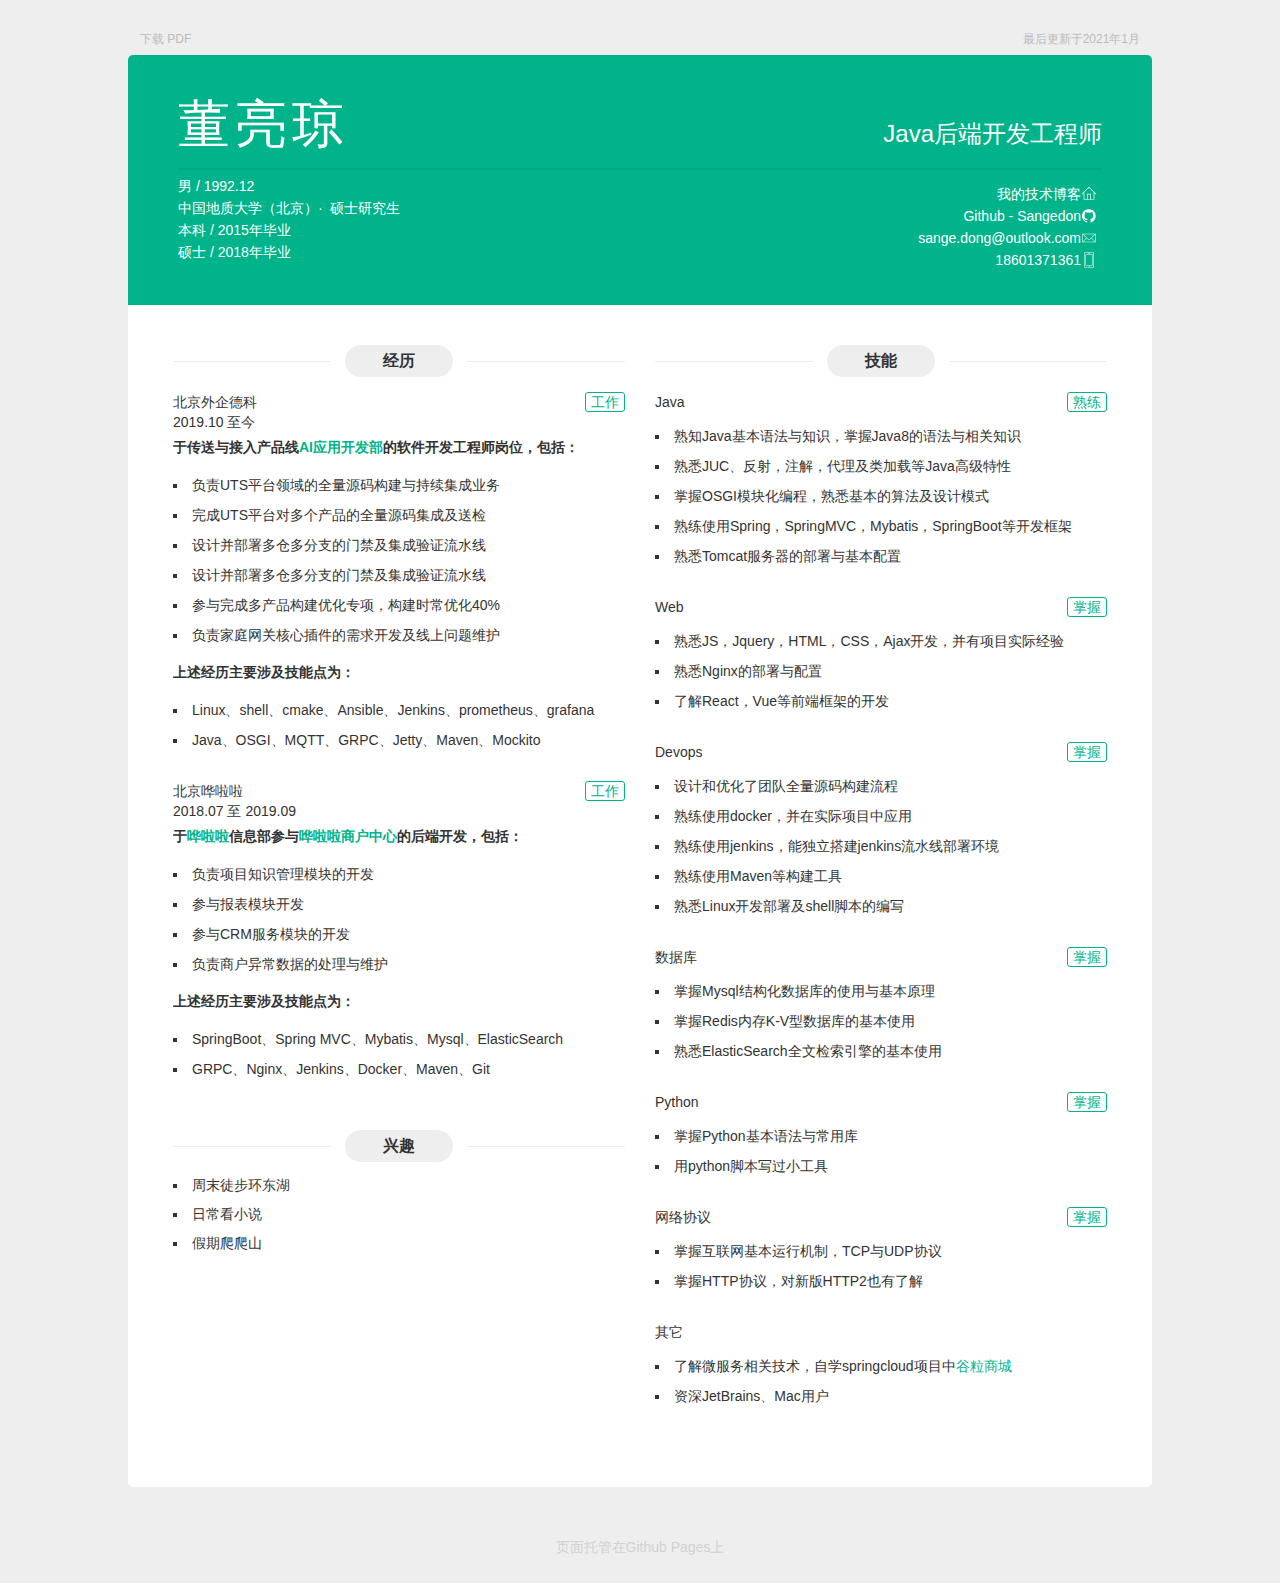
==== commit 02c1734e: "GitHub Action build docs" ====
--- a/docs/index.html
+++ b/docs/index.html
@@ -1 +1 @@
-<!DOCTYPE html><html><head><meta charset="utf-8"><meta http-equiv="X-UA-Compatible" content="IE=edge"><meta name="viewport" content="width=device-width, initial-scale=1"><title>简历 | 董亮琼</title><style rel="stylesheet">a,abbr,acronym,address,applet,article,aside,audio,b,big,blockquote,body,canvas,caption,center,cite,code,dd,del,details,dfn,div,dl,dt,em,embed,fieldset,figcaption,figure,footer,form,h1,h2,h3,h4,h5,h6,header,hgroup,html,i,iframe,img,ins,kbd,label,legend,li,mark,menu,nav,object,ol,output,p,pre,q,ruby,s,samp,section,small,span,strike,strong,sub,summary,sup,table,tbody,td,tfoot,th,thead,time,tr,tt,u,ul,var,video{margin:0;padding:0;border:0;font:inherit;font-size:100%;vertical-align:baseline}html{line-height:1}ol,ul{list-style:none}table{border-collapse:collapse;border-spacing:0}caption,td,th{text-align:left;font-weight:400;vertical-align:middle}blockquote,q{quotes:none}blockquote:after,blockquote:before,q:after,q:before{content:"";content:none}a img{border:none}elements-of-type(html5-block){display:block}*{-webkit-box-sizing:border-box;-moz-box-sizing:border-box;box-sizing:border-box;user-select:none}body{color:#333;font-size:14px;line-height:1.5;font-family:Helvetica Neue,Helvetica,Arial,Microsoft YaHei,sans-serif;-webkit-font-smoothing:antialiased;-webkit-text-size-adjust:none;background-color:#eee;overflow:auto;padding-top:5px}@media screen and (max-width:1024px){body{padding-top:0}}a{text-decoration:none;color:#00b38a;-webkit-transition:all .2s ease-in-out;-moz-transition:all .2s ease-in-out;-o-transition:all .2s ease-in-out;transition:all .2s ease-in-out}.last-modified{position:absolute;top:30px;left:50%;width:1000px;color:#bbb;margin-left:-500px;font-size:12px;text-align:right}@media screen and (max-width:1024px){.last-modified{display:none}}@media print{.last-modified{display:none}}.download-pdf{position:absolute;top:30px;left:50%;color:#bbb;margin-left:-500px;font-size:12px;text-align:right}@media screen and (max-width:1024px){.download-pdf{display:none}}@media print{.download-pdf{display:none}}.content{position:relative;width:1024px;margin:50px auto;-webkit-border-radius:5px;-moz-border-radius:5px;-ms-border-radius:5px;-o-border-radius:5px;border-radius:5px;background-color:#fff;overflow:hidden}@media screen and (max-width:1024px){.content{width:100%;margin:0;-webkit-border-radius:0;-moz-border-radius:0;-ms-border-radius:0;-o-border-radius:0;border-radius:0}}.content-hd{width:100%;padding:30px 50px;color:#fff;background-color:#00b38a;overflow:hidden}@media screen and (max-width:720px){.content-hd{padding:25px 30px}}@media print{.content-hd{color:#000;background-color:#fff}}.content-hd .title{width:100%;border-bottom:2px solid #00a982;font-size:52px;font-weight:300;overflow:hidden;padding-bottom:5px;margin-bottom:5px}.content-hd .contact,.content-hd .info,.content-hd .job,.content-hd .name{width:50%}@media screen and (max-width:720px){.content-hd .contact,.content-hd .info,.content-hd .job,.content-hd .name{width:100%;text-align:center}}.content-hd .name{float:left}.content-hd .name h1{font-family:Lucida Grande,Hiragino Sans GB,Hiragino Sans GB W3,Helvetica Neue,Helvetica,Arial,Microsoft YaHei,sans-serif;font-weight:500;letter-spacing:5px}@media screen and (max-width:720px){.content-hd .name h1{letter-spacing:0;line-height:1.25;margin-top:10px}}.content-hd .name h1 small{font-weight:400;letter-spacing:0;font-size:24px;padding-left:10px}@media screen and (max-width:720px){.content-hd .name h1 small{display:block;padding-left:0;font-size:20px;line-height:1}}.content-hd .job{float:right;text-align:right}@media screen and (max-width:720px){.content-hd .job{text-align:center}}.content-hd .job h2{display:inline-block;font-size:24px}@media screen and (max-width:720px){.content-hd .job h2{border-top:1px solid #00a982;margin:5px auto 0;padding:10px}}.content-hd .info{float:left;line-height:22px}.content-hd .contact{float:right;text-align:right;padding-right:5px}.content-hd .contact ul{margin:8px 0 4px}@media screen and (max-width:720px){.content-hd .contact ul{text-align:center;margin:16px 0 0}}.content-hd .contact ul>li{height:22px}@media screen and (max-width:720px){.content-hd .contact ul>li{display:inline-block}}.content-hd .contact ul>li>a{color:#fff;font-family:Lucida Grande,Hiragino Sans GB,Hiragino Sans GB W3,Helvetica Neue,Helvetica,Arial,Microsoft YaHei,sans-serif;font-size:14px;line-height:22px}@media print{.content-hd .contact ul>li>a{color:#000}}.content-hd .contact ul>li>a:hover{color:#e8e8e8}@media screen and (max-width:720px){.content-hd .contact ul>li>a .contact-link{display:none}}.content-hd .contact ul>li>a .iconfont{fill:#fff;vertical-align:text-top}@media screen and (max-width:720px){.content-hd .contact ul>li>a .iconfont{margin:5px 8px}}.content-bd{width:100%;min-height:200px;padding:20px 30px 50px;overflow:hidden}@media screen and (max-width:720px){.content-bd{padding:20px 20px 50px}}.content-bd .content-left,.content-bd .content-right{width:50%}@media screen and (max-width:1024px){.content-bd .content-left,.content-bd .content-right{width:100%}}.content-bd .content-left{float:left}.content-bd .content-right{float:right}.content-bd section{overflow:hidden;padding:10px 15px}.content-bd .section-hd{position:relative;height:32px;margin:10px auto 5px;overflow:hidden}.content-bd .section-bd{overflow:hidden}.content-bd .section-bd ul li{margin-top:8px;list-style:square inside}.content-bd .section-bd .item{margin-bottom:20px}.content-bd .section-title-l,.content-bd .section-title-r{position:absolute;top:50%;display:inline-block;width:35%;height:0;vertical-align:middle;border-top:1px solid #ededed}.content-bd .section-title-l{left:0}.content-bd .section-title-r{right:0}.content-bd .section-title{position:relative;z-index:1;width:24%;min-width:100px;margin:0 auto;padding:4px 10px;-webkit-border-radius:32px;-moz-border-radius:32px;-ms-border-radius:32px;-o-border-radius:32px;border-radius:32px;font-size:16px;font-weight:700;text-align:center;background-color:#eee}.content-bd .section-list{padding:10px 0 5px}.content-bd .item-hd{position:relative;padding:10px 0 5px;line-height:20px;overflow:hidden;font-weight:500;min-height:30px}.content-bd .item-hd .item-time{display:inline-block;float:left;width:25%}@media screen and (max-width:720px){.content-bd .item-hd .item-time{width:100%;margin-bottom:5px}}.content-bd .item-hd .item-more{position:absolute;top:10px;right:0}.content-bd .item-hd .item-name{float:left}.content-bd .item-bd{margin-bottom:5px}.content-bd .item-des{margin-bottom:16px;font-weight:700}.content-bd .item-tail{margin-top:16px}.content-bd .section-content{text-align:justify;word-break:break-all;line-height:22px}.content-bd .section-content em{display:inline-block;font-family:Menlo,Helvetica Neue,Helvetica,Arial,Microsoft YaHei,sans-serif;font-size:12px;line-height:14px;border:1px solid #d1d1d1;-webkit-border-radius:3px;-moz-border-radius:3px;-ms-border-radius:3px;-o-border-radius:3px;border-radius:3px;margin:2px;padding:0 3px;background-color:#f7f7f7}.content-bd .section-content strong{font-family:Helvetica Neue,Helvetica,Arial,Microsoft YaHei,sans-serif;font-size:12px;line-height:14px;border:1px solid #f3f3f3;-webkit-border-radius:3px;-moz-border-radius:3px;-ms-border-radius:3px;-o-border-radius:3px;border-radius:3px;font-weight:500;color:#444;margin:2px;padding:0 3px;background-color:#f6f6f6}.content-bd .practice .item-time{width:100%}.btn{display:inline-block;padding:0 5px;border:1px solid #00b38a;border-radius:3px;color:#00b38a;font-family:Menlo,Helvetica Neue,Helvetica,Arial,Microsoft YaHei,sans-serif;font-size:14px;line-height:18px;text-align:center}.btn:hover{color:#fff;background-color:#00b38a}.github-footer{text-align:center}.github-footer .footer-link{display:inline-block;color:#d1d1d1;margin-bottom:25px}@media screen and (max-width:1024px){.github-footer .footer-link{margin-top:25px}}@media print{.github-footer{display:none}}</style><base target="_blank"></head><body><p class="last-modified">最后更新于2021年1月</p><a class="download-pdf" href="http://resume.sangedon.cn/resume.pdf">下载 PDF</a><main class="content"><header class="content-hd"><section class="title"><div class="name"><h1>董亮琼</h1></div><div class="job"><h2>Java后端开发工程师</h2></div></section><section class="info"><ul><li>男 / 1992.12</li><li>中国地质大学（北京）·&nbsp;&nbsp;硕士研究生</li><li>本科 / 2015年毕业</li><li>硕士 / 2018年毕业</li></ul></section><section class="contact"><ul><li><a href="https://sangedon.cn"><span class="contact-link">我的技术博客</span><span class="iconfont"><svg width="16px" height="16px" viewBox="0 0 1024 1024"><path d="M512 42.581333l-469.333333 469.333333 31.146667 31.146667L170.666667 446.250667l0 438.186667 682.666667 0L853.333333 446.208l96.853333 96.896 31.146667-31.146667L512 42.581333zM426.666667 841.770667l0-298.666667 170.666667 0 0 298.666667L426.666667 841.770667zM810.666667 841.770667l-170.666667 0 0-341.333333L384 500.437333l0 341.333333L213.333333 841.770667 213.333333 403.584l298.666667-298.666667 298.666667 298.666667L810.666667 841.770667z"></path></svg></span></a></li><li><a href="https://github.com/SangeDong"><span class="contact-link">Github - Sangedon</span><span class="iconfont"><svg width="16px" height="16px" viewBox="0 0 1024 1024"><path d="M941.714 512q0 143.433-83.712 258.011t-216.283 158.574q-15.433 2.853-22.565-3.986t-7.131-17.152v-120.576q0-55.442-29.696-81.152 32.585-3.438 58.587-10.277t53.723-22.272 46.299-37.998 30.281-60.014 11.703-86.016q0-69.157-45.129-117.723 21.138-52.005-4.571-116.553-16.018-5.157-46.299 6.29t-52.553 25.161l-21.723 13.714q-53.138-14.848-109.714-14.848t-109.714 14.848q-9.143-6.29-24.283-15.433t-47.726-22.016-49.152-7.717q-25.161 64.585-3.986 116.553-45.129 48.567-45.129 117.723 0 48.567 11.703 85.723t29.989 60.014 46.007 38.29 53.723 22.272 58.587 10.277q-22.857 20.553-28.014 58.843-11.995 5.705-25.71 8.558t-32.585 2.853-37.413-12.288-31.707-35.73q-10.862-18.286-27.721-29.696t-28.27-13.714l-11.447-1.719q-11.995 0-16.567 2.56t-2.853 6.583 5.157 8.009 7.424 6.839l3.986 2.853q12.581 5.705 24.869 21.723t17.993 29.147l5.705 13.129q7.424 21.723 25.161 35.145t38.29 17.152 39.717 3.986 31.707-2.011l13.129-2.304q0 21.723 0.293 50.871t0.293 30.866q0 10.277-7.424 17.152t-22.857 3.986q-132.571-43.995-216.283-158.574t-83.712-258.011q0-119.442 58.843-220.27t159.707-159.707 220.27-58.843 220.27 58.843 159.707 159.707 58.843 220.27z"></path></svg></span></a></li><li><a href="mailto:sange.dong@outlook.com"><span class="contact-link">sange.dong@outlook.com</span><span class="iconfont"><svg width="16px" height="16px" viewBox="0 0 1024 1024"><path d="M903.808 239.04l-818.304 0 0 545.92 852.992 0 0-545.92-34.688 0zM869.664 273.152l-329.536 329.536c-15.04 15.04-41.248 15.04-56.288 0l-329.6-329.536 715.392 0zM119.616 286.752l221.536 221.504-221.536 221.536 0-443.072zM146.848 750.848l218.464-218.432 94.432 94.4c13.952 13.952 32.512 21.664 52.256 21.664s38.304-7.712 52.256-21.664l94.432-94.432 218.432 218.432-730.304 0zM904.384 729.824l-221.536-221.568 221.536-221.568 0 443.136z"></path></svg></span></a></li><li><a href="mailto:sange.dong@outlook.com"><span class="contact-link">18601371361</span><span class="iconfont"><svg width="16px" height="16px" viewBox="0 0 1024 1024"><path d="M256 1024l512 0c26.464 0 48-21.536 48-48l0-928c0-26.464-21.536-48-48-48l-512 0c-26.464 0-48 21.536-48 48l0 928c0 26.464 21.536 48 48 48zM240 48c0-8.832 7.168-16 16-16l512 0c8.832 0 16 7.168 16 16l0 928c0 8.832-7.168 16-16 16l-512 0c-8.832 0-16-7.168-16-16l0-928zM288 864l448 0c8.832 0 16-7.168 16-16l0-672c0-8.832-7.168-16-16-16l-448 0c-8.832 0-16 7.168-16 16l0 672c0 8.832 7.168 16 16 16zM304 192l416 0 0 640-416 0 0-640zM496 928c0 17.664 14.336 32 32 32s32-14.336 32-32c0-17.664-14.336-32-32-32-17.664 0-32 14.336-32 32zM448 128l128 0c8.832 0 16-7.168 16-16s-7.168-16-16-16l-128 0c-8.832 0-16 7.168-16 16s7.168 16 16 16z"></path></svg></span></a></li></ul></section></header><div class="content-bd"><div class="content-left"><section class="practice"><header class="section-hd"><span class="section-title-l"></span><h2 class="section-title">经历</h2><span class="section-title-r"></span></header><div class="section-bd"><div class="item"><header class="item-hd"><h3 class="item-name">北京外企德科</h3><span class="item-time">2019.10 至今</span><a class="btn item-more" href="https://www.huawei.com/cn/gallery/facilities/hw_277229">工作</a></header><div class="item-bd"><p class="item-des">于传送与接入产品线<a>AI应用开发部</a>的软件开发工程师岗位，包括：</p><ul class="section-content"><li>负责UTS平台领域的全量源码构建与持续集成业务</li><li>完成UTS平台对多个产品的全量源码集成及送检</li><li>设计并部署多仓多分支的门禁及集成验证流水线</li><li>设计并部署多仓多分支的门禁及集成验证流水线</li><li>参与完成多产品构建优化专项，构建时常优化40%</li><li>负责家庭网关核心插件的需求开发及线上问题维护</li></ul><p class="item-tail item-des">上述经历主要涉及技能点为：</p><ul class="section-content"><li>Linux、shell、cmake、Ansible、Jenkins、prometheus、grafana</li><li>Java、OSGI、MQTT、GRPC、Jetty、Maven、Mockito</li></ul></div></div><div class="item"><header class="item-hd"><h3 class="item-name">北京哗啦啦</h3><span class="item-time">2018.07 至 2019.09</span><a class="btn item-more" href="http://www.hualala.com">工作</a></header><div class="item-bd"><p class="item-des">于<a href="http://www.hualala.com">哗啦啦</a>信息部参与<a href="https://passport.hualala.com/login?redirectURL=https%3A%2F%2Fshop.hualala.com#" redirectURL="https://shop.hualala.com#">哗啦啦商户中心</a>的后端开发，包括：</p><ul class="section-content"><li>负责项目知识管理模块的开发</li><li>参与报表模块开发</li><li>参与CRM服务模块的开发</li><li>负责商户异常数据的处理与维护</li></ul><p class="item-tail item-des">上述经历主要涉及技能点为：</p><ul class="section-content"><li>SpringBoot、Spring MVC、Mybatis、Mysql、ElasticSearch</li><li>GRPC、Nginx、Jenkins、Docker、Maven、Git</li></ul></div></div></div></section><section class="project"><header class="section-hd"><span class="section-title-l"></span><h2 class="section-title">兴趣</h2><span class="section-title-r"></span></header><div class="section-bd"><div class="item"><div class="item-bd"><ul><li>徒步</li><li>小说</li><li>爬山</li></ul></div></div></div></section></div><div class="content-right"><section class="skill"><header class="section-hd"><span class="section-title-l"></span><h2 class="section-title">技能</h2><span class="section-title-r"></span></header><div class="section-bd"><div class="item"><header class="item-hd"><span class="item-time">Java</span><a class="btn item-more">熟练</a></header><div class="item-bd"><ul class="section-content"><li>熟知Java基本语法与知识，掌握Java8的语法与相关知识</li><li>熟悉JUC、反射，注解，代理及类加载等Java高级特性</li><li>掌握OSGI模块化编程，熟悉基本的算法及设计模式</li><li>熟练使用Spring，SpringMVC，Mybatis，SpringBoot等开发框架</li><li>熟悉Tomcat服务器的部署与基本配置</li></ul></div></div><div class="item"><header class="item-hd"><span class="item-time">Web</span><a class="btn item-more">掌握</a></header><div class="item-bd"><ul class="section-content"><li>熟悉JS，Jquery，HTML，CSS，Ajax开发，并有项目实际经验</li><li>熟悉Nginx的部署与配置</li><li>了解React，Vue等前端框架的开发</li></ul></div></div><div class="item"><header class="item-hd"><span class="item-time">Devops</span><a class="btn item-more">掌握</a></header><div class="item-bd"><ul class="section-content"><li>设计和优化了团队全量源码构建流程</li><li>熟练使用docker，并在实际项目中应用</li><li>熟练使用jenkins，能独立搭建jenkins流水线部署环境</li><li>熟练使用Maven等构建工具</li><li>熟悉Linux开发部署及shell脚本的编写</li></ul></div></div><div class="item"><header class="item-hd"><span class="item-time">数据库</span><a class="btn item-more">掌握</a></header><div class="item-bd"><ul class="section-content"><li>掌握Mysql结构化数据库的使用与基本原理</li><li>掌握Redis内存K-V型数据库的基本使用</li><li>熟悉ElasticSearch全文检索引擎的基本使用</li></ul></div></div><div class="item"><header class="item-hd"><span class="item-time">Python</span><a class="btn item-more">掌握</a></header><div class="item-bd"><ul class="section-content"><li>掌握Python基本语法与常用库</li><li>用python脚本写过小工具</li></ul></div></div><div class="item"><header class="item-hd"><span class="item-time">网络协议</span><a class="btn item-more">掌握</a></header><div class="item-bd"><ul class="section-content"><li>掌握互联网基本运行机制，TCP与UDP协议</li><li>掌握HTTP协议，对新版HTTP2也有了解</li></ul></div></div><div class="item"><header class="item-hd"><span class="item-time">其它</span></header><div class="item-bd"><ul class="section-content"><li>了解微服务相关技术，自学springcloud项目中<a href="https://gitee.com/sangedon/gulimall">谷粒商城</a></li><li>资深JetBrains、Mac用户</li></ul></div></div></div></section></div></div></main><footer class="github-footer"><a class="footer-link" href="https://github.com/gwuhaolin/resume">页面托管在Github Pages上</a></footer></body></html>+<!DOCTYPE html><html><head><meta charset="utf-8"><meta http-equiv="X-UA-Compatible" content="IE=edge"><meta name="viewport" content="width=device-width, initial-scale=1"><title>简历 | 董亮琼</title><style rel="stylesheet">a,abbr,acronym,address,applet,article,aside,audio,b,big,blockquote,body,canvas,caption,center,cite,code,dd,del,details,dfn,div,dl,dt,em,embed,fieldset,figcaption,figure,footer,form,h1,h2,h3,h4,h5,h6,header,hgroup,html,i,iframe,img,ins,kbd,label,legend,li,mark,menu,nav,object,ol,output,p,pre,q,ruby,s,samp,section,small,span,strike,strong,sub,summary,sup,table,tbody,td,tfoot,th,thead,time,tr,tt,u,ul,var,video{margin:0;padding:0;border:0;font:inherit;font-size:100%;vertical-align:baseline}html{line-height:1}ol,ul{list-style:none}table{border-collapse:collapse;border-spacing:0}caption,td,th{text-align:left;font-weight:400;vertical-align:middle}blockquote,q{quotes:none}blockquote:after,blockquote:before,q:after,q:before{content:"";content:none}a img{border:none}elements-of-type(html5-block){display:block}*{-webkit-box-sizing:border-box;-moz-box-sizing:border-box;box-sizing:border-box;user-select:none}body{color:#333;font-size:14px;line-height:1.5;font-family:Helvetica Neue,Helvetica,Arial,Microsoft YaHei,sans-serif;-webkit-font-smoothing:antialiased;-webkit-text-size-adjust:none;background-color:#eee;overflow:auto;padding-top:5px}@media screen and (max-width:1024px){body{padding-top:0}}a{text-decoration:none;color:#00b38a;-webkit-transition:all .2s ease-in-out;-moz-transition:all .2s ease-in-out;-o-transition:all .2s ease-in-out;transition:all .2s ease-in-out}.last-modified{position:absolute;top:30px;left:50%;width:1000px;color:#bbb;margin-left:-500px;font-size:12px;text-align:right}@media screen and (max-width:1024px){.last-modified{display:none}}@media print{.last-modified{display:none}}.download-pdf{position:absolute;top:30px;left:50%;color:#bbb;margin-left:-500px;font-size:12px;text-align:right}@media screen and (max-width:1024px){.download-pdf{display:none}}@media print{.download-pdf{display:none}}.content{position:relative;width:1024px;margin:50px auto;-webkit-border-radius:5px;-moz-border-radius:5px;-ms-border-radius:5px;-o-border-radius:5px;border-radius:5px;background-color:#fff;overflow:hidden}@media screen and (max-width:1024px){.content{width:100%;margin:0;-webkit-border-radius:0;-moz-border-radius:0;-ms-border-radius:0;-o-border-radius:0;border-radius:0}}.content-hd{width:100%;padding:30px 50px;color:#fff;background-color:#00b38a;overflow:hidden}@media screen and (max-width:720px){.content-hd{padding:25px 30px}}@media print{.content-hd{color:#000;background-color:#fff}}.content-hd .title{width:100%;border-bottom:2px solid #00a982;font-size:52px;font-weight:300;overflow:hidden;padding-bottom:5px;margin-bottom:5px}.content-hd .contact,.content-hd .info,.content-hd .job,.content-hd .name{width:50%}@media screen and (max-width:720px){.content-hd .contact,.content-hd .info,.content-hd .job,.content-hd .name{width:100%;text-align:center}}.content-hd .name{float:left}.content-hd .name h1{font-family:Lucida Grande,Hiragino Sans GB,Hiragino Sans GB W3,Helvetica Neue,Helvetica,Arial,Microsoft YaHei,sans-serif;font-weight:500;letter-spacing:5px}@media screen and (max-width:720px){.content-hd .name h1{letter-spacing:0;line-height:1.25;margin-top:10px}}.content-hd .name h1 small{font-weight:400;letter-spacing:0;font-size:24px;padding-left:10px}@media screen and (max-width:720px){.content-hd .name h1 small{display:block;padding-left:0;font-size:20px;line-height:1}}.content-hd .job{float:right;text-align:right}@media screen and (max-width:720px){.content-hd .job{text-align:center}}.content-hd .job h2{display:inline-block;font-size:24px}@media screen and (max-width:720px){.content-hd .job h2{border-top:1px solid #00a982;margin:5px auto 0;padding:10px}}.content-hd .info{float:left;line-height:22px}.content-hd .contact{float:right;text-align:right;padding-right:5px}.content-hd .contact ul{margin:8px 0 4px}@media screen and (max-width:720px){.content-hd .contact ul{text-align:center;margin:16px 0 0}}.content-hd .contact ul>li{height:22px}@media screen and (max-width:720px){.content-hd .contact ul>li{display:inline-block}}.content-hd .contact ul>li>a{color:#fff;font-family:Lucida Grande,Hiragino Sans GB,Hiragino Sans GB W3,Helvetica Neue,Helvetica,Arial,Microsoft YaHei,sans-serif;font-size:14px;line-height:22px}@media print{.content-hd .contact ul>li>a{color:#000}}.content-hd .contact ul>li>a:hover{color:#e8e8e8}@media screen and (max-width:720px){.content-hd .contact ul>li>a .contact-link{display:none}}.content-hd .contact ul>li>a .iconfont{fill:#fff;vertical-align:text-top}@media screen and (max-width:720px){.content-hd .contact ul>li>a .iconfont{margin:5px 8px}}.content-bd{width:100%;min-height:200px;padding:20px 30px 50px;overflow:hidden}@media screen and (max-width:720px){.content-bd{padding:20px 20px 50px}}.content-bd .content-left,.content-bd .content-right{width:50%}@media screen and (max-width:1024px){.content-bd .content-left,.content-bd .content-right{width:100%}}.content-bd .content-left{float:left}.content-bd .content-right{float:right}.content-bd section{overflow:hidden;padding:10px 15px}.content-bd .section-hd{position:relative;height:32px;margin:10px auto 5px;overflow:hidden}.content-bd .section-bd{overflow:hidden}.content-bd .section-bd ul li{margin-top:8px;list-style:square inside}.content-bd .section-bd .item{margin-bottom:20px}.content-bd .section-title-l,.content-bd .section-title-r{position:absolute;top:50%;display:inline-block;width:35%;height:0;vertical-align:middle;border-top:1px solid #ededed}.content-bd .section-title-l{left:0}.content-bd .section-title-r{right:0}.content-bd .section-title{position:relative;z-index:1;width:24%;min-width:100px;margin:0 auto;padding:4px 10px;-webkit-border-radius:32px;-moz-border-radius:32px;-ms-border-radius:32px;-o-border-radius:32px;border-radius:32px;font-size:16px;font-weight:700;text-align:center;background-color:#eee}.content-bd .section-list{padding:10px 0 5px}.content-bd .item-hd{position:relative;padding:10px 0 5px;line-height:20px;overflow:hidden;font-weight:500;min-height:30px}.content-bd .item-hd .item-time{display:inline-block;float:left;width:25%}@media screen and (max-width:720px){.content-bd .item-hd .item-time{width:100%;margin-bottom:5px}}.content-bd .item-hd .item-more{position:absolute;top:10px;right:0}.content-bd .item-hd .item-name{float:left}.content-bd .item-bd{margin-bottom:5px}.content-bd .item-des{margin-bottom:16px;font-weight:700}.content-bd .item-tail{margin-top:16px}.content-bd .section-content{text-align:justify;word-break:break-all;line-height:22px}.content-bd .section-content em{display:inline-block;font-family:Menlo,Helvetica Neue,Helvetica,Arial,Microsoft YaHei,sans-serif;font-size:12px;line-height:14px;border:1px solid #d1d1d1;-webkit-border-radius:3px;-moz-border-radius:3px;-ms-border-radius:3px;-o-border-radius:3px;border-radius:3px;margin:2px;padding:0 3px;background-color:#f7f7f7}.content-bd .section-content strong{font-family:Helvetica Neue,Helvetica,Arial,Microsoft YaHei,sans-serif;font-size:12px;line-height:14px;border:1px solid #f3f3f3;-webkit-border-radius:3px;-moz-border-radius:3px;-ms-border-radius:3px;-o-border-radius:3px;border-radius:3px;font-weight:500;color:#444;margin:2px;padding:0 3px;background-color:#f6f6f6}.content-bd .practice .item-time{width:100%}.btn{display:inline-block;padding:0 5px;border:1px solid #00b38a;border-radius:3px;color:#00b38a;font-family:Menlo,Helvetica Neue,Helvetica,Arial,Microsoft YaHei,sans-serif;font-size:14px;line-height:18px;text-align:center}.btn:hover{color:#fff;background-color:#00b38a}.github-footer{text-align:center}.github-footer .footer-link{display:inline-block;color:#d1d1d1;margin-bottom:25px}@media screen and (max-width:1024px){.github-footer .footer-link{margin-top:25px}}@media print{.github-footer{display:none}}</style><base target="_blank"></head><body><p class="last-modified">最后更新于2021年1月</p><a class="download-pdf" href="http://resume.sangedon.cn/resume.pdf">下载 PDF</a><main class="content"><header class="content-hd"><section class="title"><div class="name"><h1>董亮琼</h1></div><div class="job"><h2>Java后端开发工程师</h2></div></section><section class="info"><ul><li>男 / 1992.12</li><li>中国地质大学（北京）·&nbsp;&nbsp;硕士研究生</li><li>本科 / 2015年毕业</li><li>硕士 / 2018年毕业</li></ul></section><section class="contact"><ul><li><a href="https://sangedon.cn"><span class="contact-link">我的技术博客</span><span class="iconfont"><svg width="16px" height="16px" viewBox="0 0 1024 1024"><path d="M512 42.581333l-469.333333 469.333333 31.146667 31.146667L170.666667 446.250667l0 438.186667 682.666667 0L853.333333 446.208l96.853333 96.896 31.146667-31.146667L512 42.581333zM426.666667 841.770667l0-298.666667 170.666667 0 0 298.666667L426.666667 841.770667zM810.666667 841.770667l-170.666667 0 0-341.333333L384 500.437333l0 341.333333L213.333333 841.770667 213.333333 403.584l298.666667-298.666667 298.666667 298.666667L810.666667 841.770667z"></path></svg></span></a></li><li><a href="https://github.com/SangeDong"><span class="contact-link">Github - Sangedon</span><span class="iconfont"><svg width="16px" height="16px" viewBox="0 0 1024 1024"><path d="M941.714 512q0 143.433-83.712 258.011t-216.283 158.574q-15.433 2.853-22.565-3.986t-7.131-17.152v-120.576q0-55.442-29.696-81.152 32.585-3.438 58.587-10.277t53.723-22.272 46.299-37.998 30.281-60.014 11.703-86.016q0-69.157-45.129-117.723 21.138-52.005-4.571-116.553-16.018-5.157-46.299 6.29t-52.553 25.161l-21.723 13.714q-53.138-14.848-109.714-14.848t-109.714 14.848q-9.143-6.29-24.283-15.433t-47.726-22.016-49.152-7.717q-25.161 64.585-3.986 116.553-45.129 48.567-45.129 117.723 0 48.567 11.703 85.723t29.989 60.014 46.007 38.29 53.723 22.272 58.587 10.277q-22.857 20.553-28.014 58.843-11.995 5.705-25.71 8.558t-32.585 2.853-37.413-12.288-31.707-35.73q-10.862-18.286-27.721-29.696t-28.27-13.714l-11.447-1.719q-11.995 0-16.567 2.56t-2.853 6.583 5.157 8.009 7.424 6.839l3.986 2.853q12.581 5.705 24.869 21.723t17.993 29.147l5.705 13.129q7.424 21.723 25.161 35.145t38.29 17.152 39.717 3.986 31.707-2.011l13.129-2.304q0 21.723 0.293 50.871t0.293 30.866q0 10.277-7.424 17.152t-22.857 3.986q-132.571-43.995-216.283-158.574t-83.712-258.011q0-119.442 58.843-220.27t159.707-159.707 220.27-58.843 220.27 58.843 159.707 159.707 58.843 220.27z"></path></svg></span></a></li><li><a href="mailto:sange.dong@outlook.com"><span class="contact-link">sange.dong@outlook.com</span><span class="iconfont"><svg width="16px" height="16px" viewBox="0 0 1024 1024"><path d="M903.808 239.04l-818.304 0 0 545.92 852.992 0 0-545.92-34.688 0zM869.664 273.152l-329.536 329.536c-15.04 15.04-41.248 15.04-56.288 0l-329.6-329.536 715.392 0zM119.616 286.752l221.536 221.504-221.536 221.536 0-443.072zM146.848 750.848l218.464-218.432 94.432 94.4c13.952 13.952 32.512 21.664 52.256 21.664s38.304-7.712 52.256-21.664l94.432-94.432 218.432 218.432-730.304 0zM904.384 729.824l-221.536-221.568 221.536-221.568 0 443.136z"></path></svg></span></a></li><li><a href="mailto:sange.dong@outlook.com"><span class="contact-link">18601371361</span><span class="iconfont"><svg width="16px" height="16px" viewBox="0 0 1024 1024"><path d="M256 1024l512 0c26.464 0 48-21.536 48-48l0-928c0-26.464-21.536-48-48-48l-512 0c-26.464 0-48 21.536-48 48l0 928c0 26.464 21.536 48 48 48zM240 48c0-8.832 7.168-16 16-16l512 0c8.832 0 16 7.168 16 16l0 928c0 8.832-7.168 16-16 16l-512 0c-8.832 0-16-7.168-16-16l0-928zM288 864l448 0c8.832 0 16-7.168 16-16l0-672c0-8.832-7.168-16-16-16l-448 0c-8.832 0-16 7.168-16 16l0 672c0 8.832 7.168 16 16 16zM304 192l416 0 0 640-416 0 0-640zM496 928c0 17.664 14.336 32 32 32s32-14.336 32-32c0-17.664-14.336-32-32-32-17.664 0-32 14.336-32 32zM448 128l128 0c8.832 0 16-7.168 16-16s-7.168-16-16-16l-128 0c-8.832 0-16 7.168-16 16s7.168 16 16 16z"></path></svg></span></a></li></ul></section></header><div class="content-bd"><div class="content-left"><section class="practice"><header class="section-hd"><span class="section-title-l"></span><h2 class="section-title">经历</h2><span class="section-title-r"></span></header><div class="section-bd"><div class="item"><header class="item-hd"><h3 class="item-name">北京外企德科</h3><span class="item-time">2019.10 至今</span><a class="btn item-more" href="https://www.huawei.com/cn/gallery/facilities/hw_277229">工作</a></header><div class="item-bd"><p class="item-des">于传送与接入产品线<a>AI应用开发部</a>的软件开发工程师岗位，包括：</p><ul class="section-content"><li>负责UTS平台领域的全量源码构建与持续集成业务</li><li>完成UTS平台对多个产品的全量源码集成及送检</li><li>设计并部署多仓多分支的门禁及集成验证流水线</li><li>设计并部署多仓多分支的门禁及集成验证流水线</li><li>参与完成多产品构建优化专项，构建时常优化40%</li><li>负责家庭网关核心插件的需求开发及线上问题维护</li></ul><p class="item-tail item-des">上述经历主要涉及技能点为：</p><ul class="section-content"><li>Linux、shell、cmake、Ansible、Jenkins、prometheus、grafana</li><li>Java、OSGI、MQTT、GRPC、Jetty、Maven、Mockito</li></ul></div></div><div class="item"><header class="item-hd"><h3 class="item-name">北京哗啦啦</h3><span class="item-time">2018.07 至 2019.09</span><a class="btn item-more" href="http://www.hualala.com">工作</a></header><div class="item-bd"><p class="item-des">于<a href="http://www.hualala.com">哗啦啦</a>信息部参与<a href="https://passport.hualala.com/login?redirectURL=https%3A%2F%2Fshop.hualala.com#" redirectURL="https://shop.hualala.com#">哗啦啦商户中心</a>的后端开发，包括：</p><ul class="section-content"><li>负责项目知识管理模块的开发</li><li>参与报表模块开发</li><li>参与CRM服务模块的开发</li><li>负责商户异常数据的处理与维护</li></ul><p class="item-tail item-des">上述经历主要涉及技能点为：</p><ul class="section-content"><li>SpringBoot、Spring MVC、Mybatis、Mysql、ElasticSearch</li><li>GRPC、Nginx、Jenkins、Docker、Maven、Git</li></ul></div></div></div></section><section class="project"><header class="section-hd"><span class="section-title-l"></span><h2 class="section-title">兴趣</h2><span class="section-title-r"></span></header><div class="section-bd"><div class="item"><div class="item-bd"><ul><li>周末徒步环东湖</li><li>日常看小说</li><li>假期爬爬山</li></ul></div></div></div></section></div><div class="content-right"><section class="skill"><header class="section-hd"><span class="section-title-l"></span><h2 class="section-title">技能</h2><span class="section-title-r"></span></header><div class="section-bd"><div class="item"><header class="item-hd"><span class="item-time">Java</span><a class="btn item-more">熟练</a></header><div class="item-bd"><ul class="section-content"><li>熟知Java基本语法与知识，掌握Java8的语法与相关知识</li><li>熟悉JUC、反射，注解，代理及类加载等Java高级特性</li><li>掌握OSGI模块化编程，熟悉基本的算法及设计模式</li><li>熟练使用Spring，SpringMVC，Mybatis，SpringBoot等开发框架</li><li>熟悉Tomcat服务器的部署与基本配置</li></ul></div></div><div class="item"><header class="item-hd"><span class="item-time">Web</span><a class="btn item-more">掌握</a></header><div class="item-bd"><ul class="section-content"><li>熟悉JS，Jquery，HTML，CSS，Ajax开发，并有项目实际经验</li><li>熟悉Nginx的部署与配置</li><li>了解React，Vue等前端框架的开发</li></ul></div></div><div class="item"><header class="item-hd"><span class="item-time">Devops</span><a class="btn item-more">掌握</a></header><div class="item-bd"><ul class="section-content"><li>设计和优化了团队全量源码构建流程</li><li>熟练使用docker，并在实际项目中应用</li><li>熟练使用jenkins，能独立搭建jenkins流水线部署环境</li><li>熟练使用Maven等构建工具</li><li>熟悉Linux开发部署及shell脚本的编写</li></ul></div></div><div class="item"><header class="item-hd"><span class="item-time">数据库</span><a class="btn item-more">掌握</a></header><div class="item-bd"><ul class="section-content"><li>掌握Mysql结构化数据库的使用与基本原理</li><li>掌握Redis内存K-V型数据库的基本使用</li><li>熟悉ElasticSearch全文检索引擎的基本使用</li></ul></div></div><div class="item"><header class="item-hd"><span class="item-time">Python</span><a class="btn item-more">掌握</a></header><div class="item-bd"><ul class="section-content"><li>掌握Python基本语法与常用库</li><li>用python脚本写过小工具</li></ul></div></div><div class="item"><header class="item-hd"><span class="item-time">网络协议</span><a class="btn item-more">掌握</a></header><div class="item-bd"><ul class="section-content"><li>掌握互联网基本运行机制，TCP与UDP协议</li><li>掌握HTTP协议，对新版HTTP2也有了解</li></ul></div></div><div class="item"><header class="item-hd"><span class="item-time">其它</span></header><div class="item-bd"><ul class="section-content"><li>了解微服务相关技术，自学springcloud项目中<a href="https://gitee.com/sangedon/gulimall">谷粒商城</a></li><li>资深JetBrains、Mac用户</li></ul></div></div></div></section></div></div></main><footer class="github-footer"><a class="footer-link" href="https://github.com/gwuhaolin/resume">页面托管在Github Pages上</a></footer></body></html>